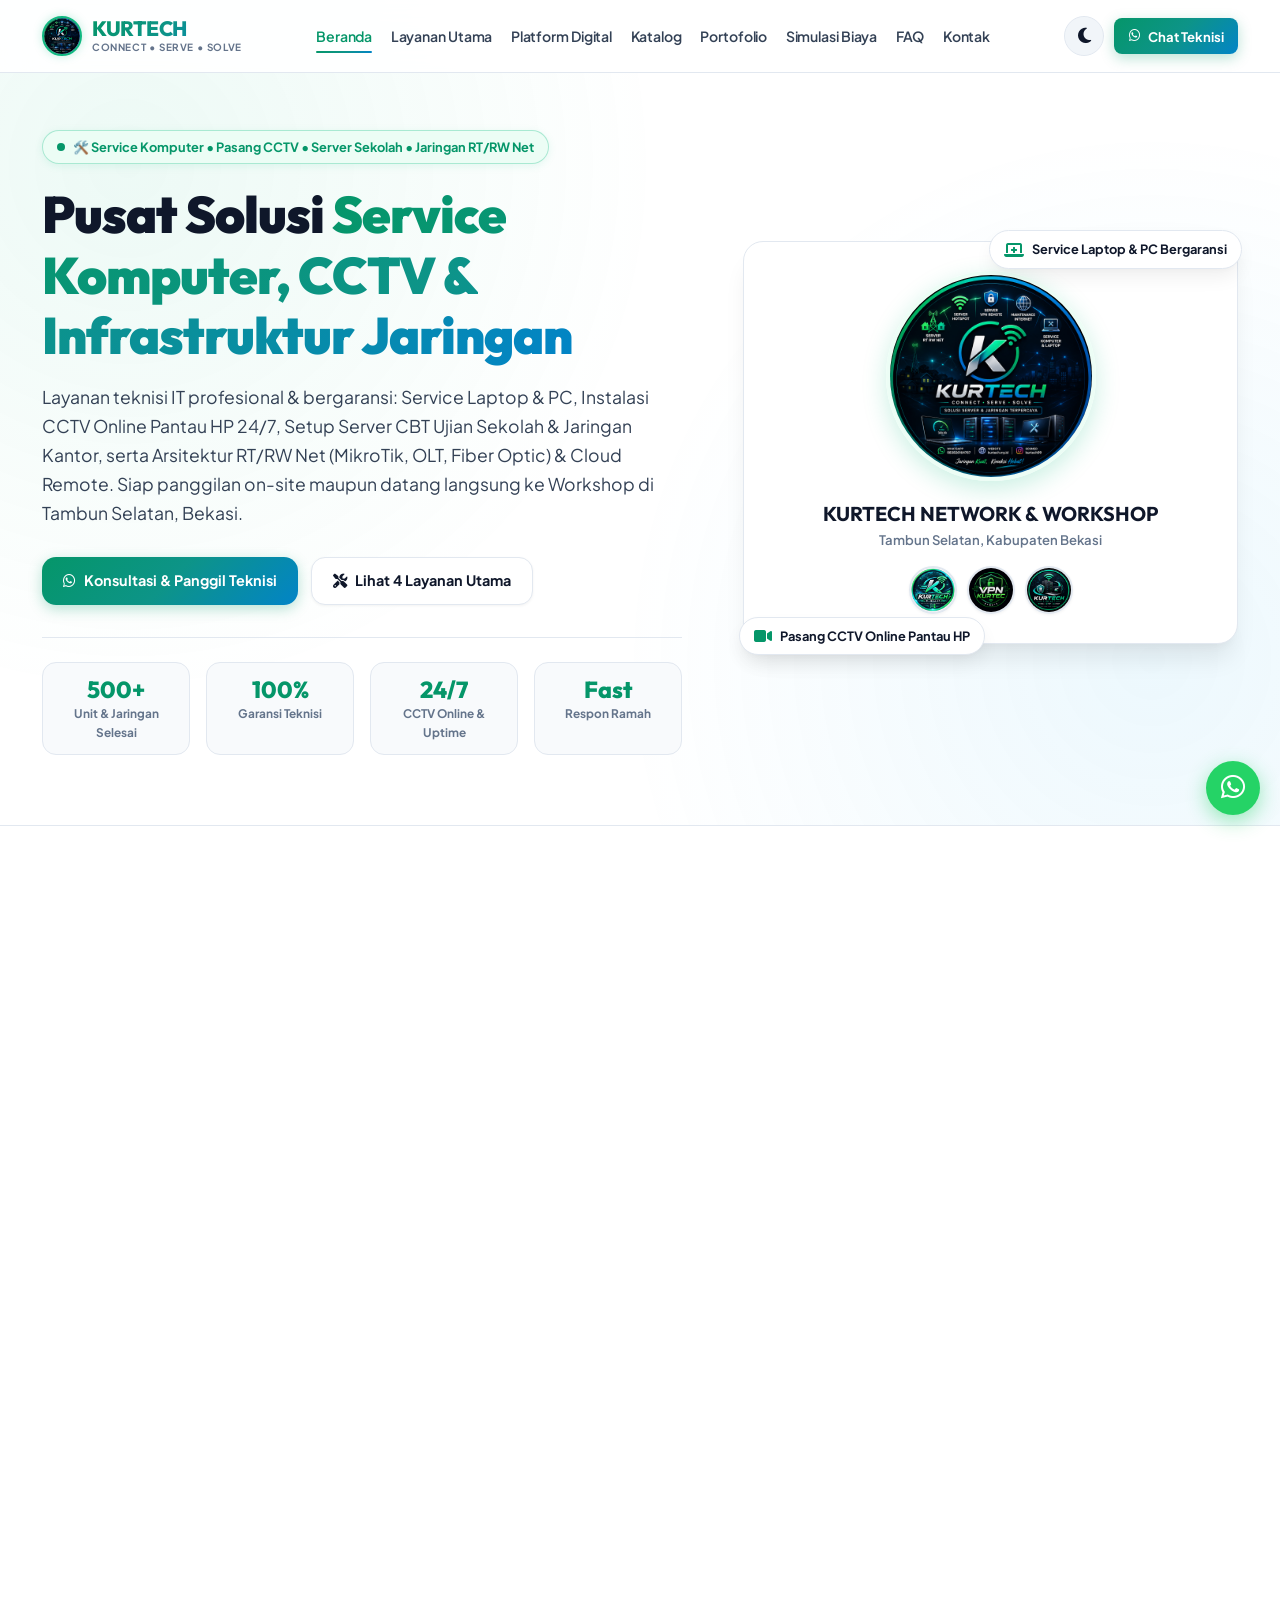
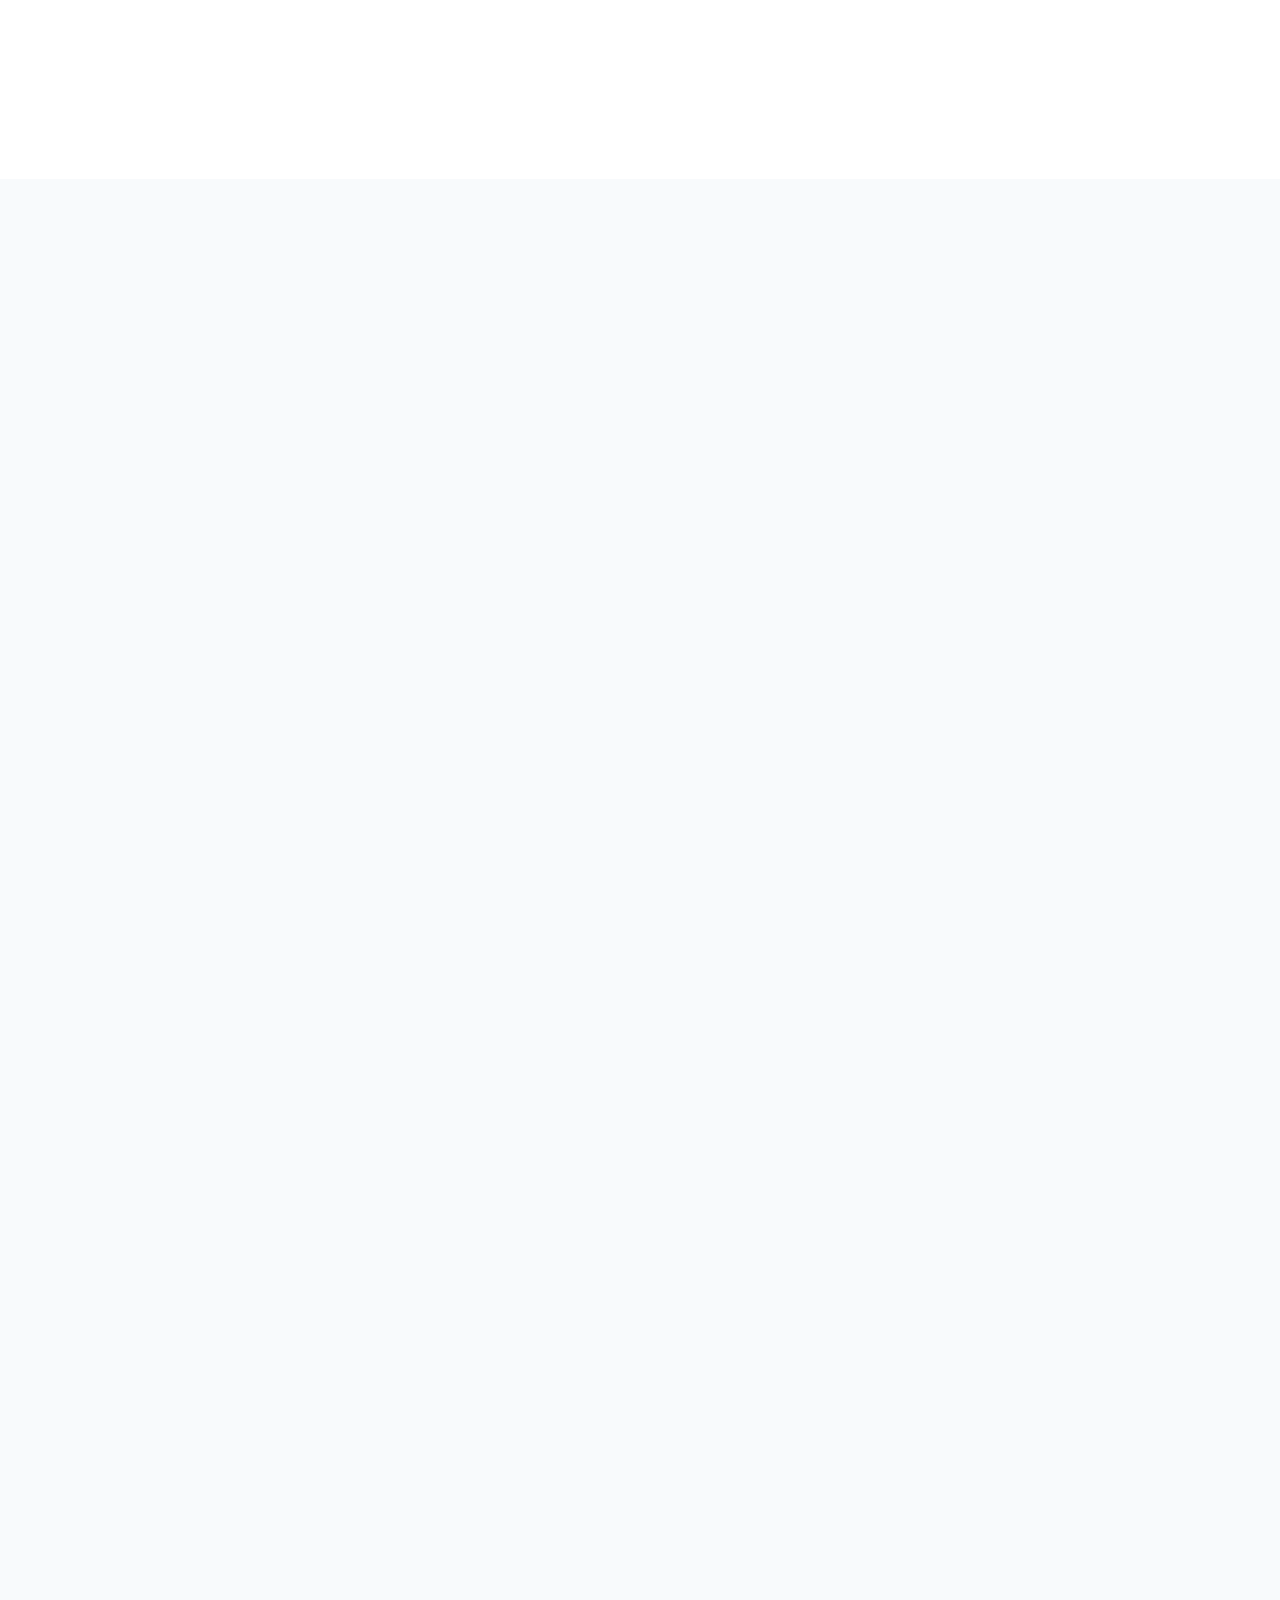
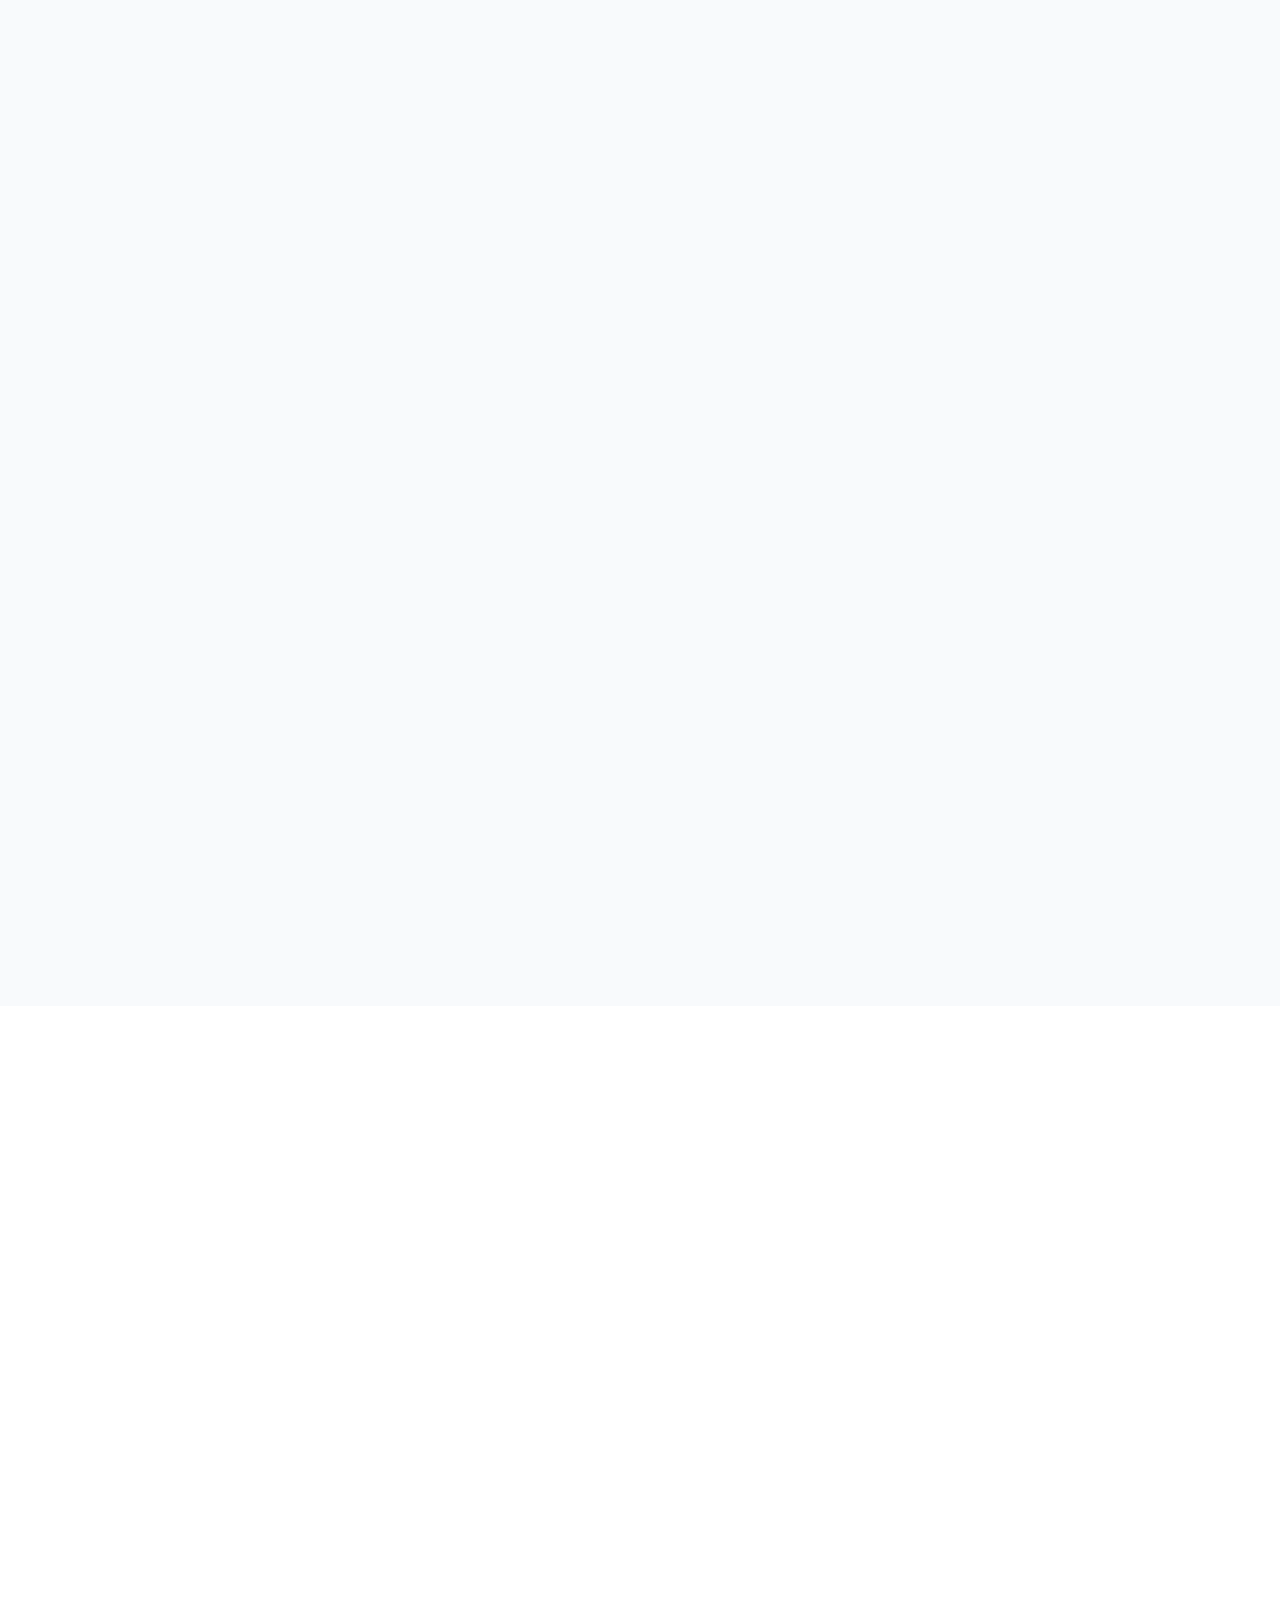
==== index.html @ e41301ba "Initial commit: KURTECH Profile Multi-Service (Service PC, CCTV, Server Sekolah, RT/RW Net)" ====
﻿<!DOCTYPE html>
<html lang="id">
<head>
  <meta charset="UTF-8">
  <meta name="viewport" content="width=device-width, initial-scale=1.0, maximum-scale=5.0, viewport-fit=cover">
  <title>KURTECH - Service Komputer & Laptop, CCTV Online, Server Sekolah & Jaringan RT/RW Net</title>
  <meta name="description" content="Pusat Solusi IT & Jaringan Terpercaya: Workshop Service Laptop & PC, Rakit Komputer Tambun Bekasi, Instalasi CCTV Online Pantau HP 24 Jam, Server CBT Ujian Sekolah & Jaringan Kantor, serta Integrasi RT/RW Net & Cloud Remote MikroTik.">
  <meta name="keywords" content="Kurtech, solusi jaringan, topologi htb, setting mikrotik, olt epon gpon, server acs, cloud remote, remote mikrotik, service laptop bekasi, rakit komputer tambun, jual beli komputer bekasi">
  <meta name="author" content="KURTECH">
  <meta name="theme-color" content="#059669">

  <!-- Open Graph / WhatsApp / Facebook Preview -->
  <meta property="og:type" content="website">
  <meta property="og:url" content="https://kurtech.my.id/">
  <meta property="og:title" content="KURTECH - Service Komputer & Laptop, CCTV Online, Server Sekolah & Jaringan RT/RW Net">
  <meta property="og:description" content="Pusat Solusi IT & Jaringan Terpercaya: Workshop Service Laptop & PC, Rakit Komputer Tambun Bekasi, Instalasi CCTV Online Pantau HP 24 Jam, Server CBT Ujian Sekolah & Jaringan Kantor, serta Integrasi RT/RW Net & Cloud Remote MikroTik.">
  <meta property="og:image" content="https://kurtech.my.id/assets/images/logo-main.jpg">

  <!-- Twitter Card -->
  <meta name="twitter:card" content="summary_large_image">
  <meta name="twitter:title" content="KURTECH - Service Komputer & Laptop, CCTV Online, Server Sekolah & Jaringan RT/RW Net">
  <meta name="twitter:description" content="Pusat Solusi IT & Jaringan Terpercaya: Workshop Service Laptop & PC, Rakit Komputer Tambun Bekasi, Instalasi CCTV Online Pantau HP 24 Jam, Server CBT Ujian Sekolah & Jaringan Kantor, serta Integrasi RT/RW Net & Cloud Remote MikroTik.">
  <meta name="twitter:image" content="https://kurtech.my.id/assets/images/logo-main.jpg">

  <!-- Favicon -->
  <link rel="icon" type="image/jpeg" href="assets/images/logo-main.jpg">

  <!-- Preconnect & Asynchronous Google Fonts & Font Awesome Icons -->
  <link rel="preconnect" href="https://fonts.googleapis.com">
  <link rel="preconnect" href="https://fonts.gstatic.com" crossorigin>
  <link rel="preconnect" href="https://cdnjs.cloudflare.com">
  <link href="https://fonts.googleapis.com/css2?family=Outfit:wght@400;500;600;700;800;900&family=Plus+Jakarta+Sans:wght@300;400;500;600;700;800&display=swap" rel="stylesheet">
  <link rel="stylesheet" href="https://cdnjs.cloudflare.com/ajax/libs/font-awesome/6.5.1/css/all.min.css" media="print" onload="this.media='all'">
  <noscript><link rel="stylesheet" href="https://cdnjs.cloudflare.com/ajax/libs/font-awesome/6.5.1/css/all.min.css"></noscript>

  <!-- Main Stylesheet -->
  <link rel="stylesheet" href="assets/css/style.css">
</head>
<body>

  <!-- ==================== HEADER & NAVBAR ==================== -->
  <header class="header" id="header">
    <div class="container">
      <nav class="navbar">
        <a href="#beranda" class="brand-logo" aria-label="KURTECH Beranda">
          <img src="assets/images/logo-main.jpg" alt="Logo KURTECH" class="brand-logo-img" width="40" height="40" decoding="async">
          <div class="brand-text">
            <h1>KURTECH</h1>
            <p>Connect • Serve • Solve</p>
          </div>
        </a>

        <ul class="nav-links" id="navLinks">
          <li><a href="#beranda" class="nav-link active">Beranda</a></li>
          <li><a href="#layanan-utama" class="nav-link">Layanan Utama</a></li>
          <li><a href="#ekosistem" class="nav-link">Platform Digital</a></li>
          <li><a href="#layanan" class="nav-link">Katalog</a></li>
          <li><a href="#portofolio" class="nav-link">Portofolio</a></li>
          <li><a href="#estimasi" class="nav-link">Simulasi Biaya</a></li>
          <li><a href="#faq" class="nav-link">FAQ</a></li>
          <li><a href="#kontak" class="nav-link">Kontak</a></li>
        </ul>

        <div class="nav-actions">
          <button class="theme-toggle-btn" id="themeToggle" aria-label="Ganti Tema Gelap / Terang" title="Ganti Mode Gelap / Terang">
            <i class="fa-solid fa-moon"></i>
          </button>
          <a href="https://wa.me/6283826164767?text=Halo%20KURTECH,%20saya%20ingin%20konsultasi%20mengenai%20layanan%20jaringan/komputer." target="_blank" class="btn btn-primary btn-sm">
            <i class="fa-brands fa-whatsapp"></i> Chat Teknisi
          </a>
          <button class="nav-toggle" id="navToggle" aria-label="Menu Toggle">
            <i class="fa-solid fa-bars"></i>
          </button>
        </div>
      </nav>
    </div>
  </header>

  <!-- ==================== HERO SECTION ==================== -->
  <section class="hero" id="beranda">
    <div class="container">
      <div class="hero-grid">
        <div class="hero-content">
          <div class="hero-badge">
            <span class="pulse-dot"></span>
            <span>🛠️ Service Komputer • Pasang CCTV • Server Sekolah • Jaringan RT/RW Net</span>
          </div>
          <h2 class="hero-title">
            Pusat Solusi <span class="gradient-text">Service Komputer, CCTV & Infrastruktur Jaringan</span>
          </h2>
          <p class="hero-desc">
            Layanan teknisi IT profesional & bergaransi: Service Laptop & PC, Instalasi CCTV Online Pantau HP 24/7, Setup Server CBT Ujian Sekolah & Jaringan Kantor, serta Arsitektur RT/RW Net (MikroTik, OLT, Fiber Optic) & Cloud Remote. Siap panggilan on-site maupun datang langsung ke Workshop di Tambun Selatan, Bekasi.
          </p>
          <div class="hero-buttons">
            <a href="https://wa.me/6283826164767?text=Halo%20KURTECH,%20saya%20ingin%20konsultasi%20layanan%20service%20atau%20jaringan." target="_blank" class="btn btn-primary">
              <i class="fa-brands fa-whatsapp"></i> Konsultasi & Panggil Teknisi
            </a>
            <a href="#layanan-utama" class="btn btn-outline">
              <i class="fa-solid fa-screwdriver-wrench"></i> Lihat 4 Layanan Utama
            </a>
          </div>

          <div class="hero-stats">
            <div class="stat-item">
              <h3>500+</h3>
              <p>Unit & Jaringan Selesai</p>
            </div>
            <div class="stat-item">
              <h3>100%</h3>
              <p>Garansi Teknisi</p>
            </div>
            <div class="stat-item">
              <h3>24/7</h3>
              <p>CCTV Online & Uptime</p>
            </div>
            <div class="stat-item">
              <h3>Fast</h3>
              <p>Respon Ramah</p>
            </div>
          </div>
        </div>

        <div class="hero-visual">
          <div class="hero-card-stack">
            <div class="floating-pill pill-1">
              <i class="fa-solid fa-laptop-medical"></i>
              <span>Service Laptop & PC Bergaransi</span>
            </div>
            <div class="floating-pill pill-2">
              <i class="fa-solid fa-video"></i>
              <span>Pasang CCTV Online Pantau HP</span>
            </div>

            <div class="hero-main-banner">
              <img src="assets/images/logo-main.jpg" alt="KURTECH Network & Workshop Komputer" class="hero-logo-showcase" width="210" height="210" fetchpriority="high" decoding="async">
              <h4 style="font-size: 1.25rem; margin-bottom: 3px;">KURTECH NETWORK & WORKSHOP</h4>
              <p style="font-size: 0.82rem; color: var(--text-muted); font-weight: 600;">Tambun Selatan, Kabupaten Bekasi</p>

              <div class="hero-logos-mini">
                <img src="assets/images/logo-vblast.png" alt="Kurtech V-Blast" class="hero-mini-badge" title="Kurtech V-Blast Hotspot" width="48" height="48" loading="lazy" decoding="async">
                <img src="assets/images/logo-vpn.jpg" alt="Kurtech Cloud Remote" class="hero-mini-badge" title="Kurtech Cloud Remote" width="48" height="48" loading="lazy" decoding="async">
                <img src="assets/images/logo-vblast2.jpg" alt="Kurtech Server" class="hero-mini-badge" title="Kurtech Server Solution" width="48" height="48" loading="lazy" decoding="async">
              </div>
            </div>
          </div>
        </div>
      </div>
    </div>
  </section>

  <!-- ==================== 4 PILAR LAYANAN UTAMA ==================== -->
  <section class="section section-light" id="layanan-utama">
    <div class="container">
      <div class="section-header">
        <span class="section-tag">Spesialisasi Kami</span>
        <h3 class="section-title">4 Pilar Layanan Unggulan KURTECH</h3>
        <p class="section-subtitle">Solusi terintegrasi kebutuhan IT fisik dan digital Anda, mulai dari perbaikan komputer, keamanan CCTV, infrastruktur sekolah, hingga jaringan internet RT/RW Net.</p>
      </div>

      <div class="pilar-grid">
        <!-- Pilar 1: Service Laptop, PC & Rakit Komputer -->
        <div class="pilar-card">
          <div class="pilar-top">
            <div class="pilar-icon-wrap cyan">
              <i class="fa-solid fa-laptop-medical"></i>
            </div>
            <span class="pilar-badge">Workshop & On-Site</span>
          </div>
          <h4 class="pilar-title">Service Komputer & Laptop</h4>
          <p class="pilar-desc">Penanganan cepat & transparan untuk segala kerusakan komputer desktop dan laptop berbagai merk oleh teknisi berpengalaman.</p>
          <ul class="pilar-features">
            <li><i class="fa-solid fa-circle-check"></i> <span>Mati total, bluescreen, engsel patah, ganti keyboard & LCD</span></li>
            <li><i class="fa-solid fa-circle-check"></i> <span>Upgrade SSD NVMe & RAM garansi resmi (kinerja ngebut)</span></li>
            <li><i class="fa-solid fa-circle-check"></i> <span>Install ulang OS Windows 10/11 original + app siap pakai</span></li>
            <li><i class="fa-solid fa-circle-check"></i> <span>Rakit PC Custom Gaming, Editing & Office sesuai budget</span></li>
          </ul>
          <div class="pilar-action">
            <a href="https://wa.me/6283826164767?text=Halo%20KURTECH,%20saya%20ingin%20service%20laptop/komputer." target="_blank" class="btn btn-primary btn-sm" style="width: 100%; justify-content: center;">
              <i class="fa-brands fa-whatsapp"></i> Chat Teknisi Komputer
            </a>
          </div>
        </div>

        <!-- Pilar 2: Pemasangan CCTV Online -->
        <div class="pilar-card">
          <div class="pilar-top">
            <div class="pilar-icon-wrap rose">
              <i class="fa-solid fa-video"></i>
            </div>
            <span class="pilar-badge" style="color: #E11D48; background: rgba(244, 63, 94, 0.08); border-color: rgba(244, 63, 94, 0.25);">Keamanan 24 Jam</span>
          </div>
          <h4 class="pilar-title">Instalasi CCTV Online HP</h4>
          <p class="pilar-desc">Pasang baru dan maintenance sistem kamera keamanan CCTV IP Camera & Analog HD dengan akses live streaming dari smartphone kapan pun di mana pun.</p>
          <ul class="pilar-features">
            <li><i class="fa-solid fa-circle-check" style="color: #E11D48;"></i> <span>Setting DVR/NVR online pantau jernih via HP Android & iOS</span></li>
            <li><i class="fa-solid fa-circle-check" style="color: #E11D48;"></i> <span>Resolusi tajam Full HD s/d 4K dengan Night Vision malam hari</span></li>
            <li><i class="fa-solid fa-circle-check" style="color: #E11D48;"></i> <span>Pemasangan rumah tinggal, ruko, sekolah, kantor & gudang</span></li>
            <li><i class="fa-solid fa-circle-check" style="color: #E11D48;"></i> <span>Perbaikan CCTV mati, kabel putus, rekaman hilang & ganti HDD</span></li>
          </ul>
          <div class="pilar-action">
            <a href="https://wa.me/6283826164767?text=Halo%20KURTECH,%20saya%20ingin%20pasang/service%20CCTV%20online." target="_blank" class="btn btn-primary btn-sm" style="width: 100%; justify-content: center; background: linear-gradient(135deg, #e11d48, #be123c); border: none;">
              <i class="fa-brands fa-whatsapp"></i> Konsultasi Paket CCTV
            </a>
          </div>
        </div>

        <!-- Pilar 3: Server Sekolah & Jaringan Kantor -->
        <div class="pilar-card">
          <div class="pilar-top">
            <div class="pilar-icon-wrap purple">
              <i class="fa-solid fa-school"></i>
            </div>
            <span class="pilar-badge">Sekolah & Kantor</span>
          </div>
          <h4 class="pilar-title">Server Sekolah & Kantor</h4>
          <p class="pilar-desc">Setup & pemeliharaan server lokal institusi pendidikan (CBT Ujian / ANBK, e-Rapor) serta distribusi jaringan internet stabil tanpa lag.</p>
          <ul class="pilar-features">
            <li><i class="fa-solid fa-circle-check" style="color: #7C3AED;"></i> <span>Setup Server CBT Ujian Online mandiri & sinkronisasi data</span></li>
            <li><i class="fa-solid fa-circle-check" style="color: #7C3AED;"></i> <span>Pemisahan bandwidth Lab Komputer, Guru & Hotspot Siswa</span></li>
            <li><i class="fa-solid fa-circle-check" style="color: #7C3AED;"></i> <span>Penataan rack server, switch manageable & perkabelan LAN rapi</span></li>
            <li><i class="fa-solid fa-circle-check" style="color: #7C3AED;"></i> <span>Dukungan teknisi standby on-site saat pelaksanaan ujian</span></li>
          </ul>
          <div class="pilar-action">
            <a href="https://wa.me/6283826164767?text=Halo%20KURTECH,%20saya%20ingin%20konsultasi%20Server%20Sekolah/CBT%20atau%20Jaringan%20Kantor." target="_blank" class="btn btn-primary btn-sm" style="width: 100%; justify-content: center; background: linear-gradient(135deg, #6d28d9, #7c3aed); border: none;">
              <i class="fa-brands fa-whatsapp"></i> Konsultasi Server Sekolah
            </a>
          </div>
        </div>

        <!-- Pilar 4: Jaringan RT/RW Net & Fiber Optic -->
        <div class="pilar-card">
          <div class="pilar-top">
            <div class="pilar-icon-wrap">
              <i class="fa-solid fa-network-wired"></i>
            </div>
            <span class="pilar-badge">Mitra RT/RW Net</span>
          </div>
          <h4 class="pilar-title">Jaringan RT/RW Net & FO</h4>
          <p class="pilar-desc">Arsitektur jaringan internet dari distribusi OLT hingga pelanggan. Solusi topologi stabil, anti-komplain, dan mudah dikontrol.</p>
          <ul class="pilar-features">
            <li><i class="fa-solid fa-circle-check"></i> <span>Setting MikroTik (Hotspot Voucher, PPPoE 1 Port 2 Service)</span></li>
            <li><i class="fa-solid fa-circle-check"></i> <span>Penarikan kabel FO outdoor/indoor, splicing & optimasi redaman</span></li>
            <li><i class="fa-solid fa-circle-check"></i> <span>Instalasi & konfigurasi OLT EPON / GPON + manajemen ODP</span></li>
            <li><i class="fa-solid fa-circle-check"></i> <span>Pisah bandwidth game, video streaming & browsing bebas lag</span></li>
          </ul>
          <div class="pilar-action">
            <a href="https://wa.me/6283826164767?text=Halo%20KURTECH,%20saya%20ingin%20konsultasi%20Jaringan%20RT/RW%20Net,%20MikroTik,%20atau%20FO." target="_blank" class="btn btn-primary btn-sm" style="width: 100%; justify-content: center;">
              <i class="fa-brands fa-whatsapp"></i> Konsultasi Jaringan
            </a>
          </div>
        </div>
      </div>
    </div>
  </section>

  <!-- ==================== ECOSYSTEM & APPS ==================== -->
  <section class="section section-soft" id="ekosistem">
    <div class="container">
      <div class="section-header">
        <span class="section-tag">Platform & Tools Digital</span>
        <h3 class="section-title">Aplikasi & Platform Layanan KURTECH</h3>
        <p class="section-subtitle">Selain pengerjaan fisik workshop & instalasi on-site, KURTECH menghadirkan ekosistem cloud mandiri untuk membantu pengusaha RT/RW Net & teknisi jaringan mengontrol router serta modem dari mana saja:</p>
      </div>

      <div class="apps-grid">
        <!-- App 1: KURTECH Cloud Remote -->
        <div class="app-card card-centered card-vpn">
          <div class="app-card-centered-top">
            <div class="app-icon-wrap" style="background: linear-gradient(135deg, rgba(16, 185, 129, 0.15), rgba(5, 150, 105, 0.25)); color: #10B981;">
              <i class="fa-solid fa-cloud-bolt"></i>
            </div>
            
            <span class="app-badge-status" style="background: rgba(16, 185, 129, 0.12); color: #059669; border: 1px solid rgba(16, 185, 129, 0.3);">
              <i class="fa-solid fa-bolt"></i> All-in-One Cloud Suite
            </span>

            <h4 class="app-card-title">KURTECH Cloud Remote</h4>
            
            <a href="https://remote.kurtech.my.id" target="_blank" class="app-subdomain-tag" style="background: rgba(16, 185, 129, 0.08); color: #059669; border: 1px solid rgba(16, 185, 129, 0.2);">
              <i class="fa-solid fa-cloud"></i> remote.kurtech.my.id
            </a>

            <p class="app-card-desc">
              Platform cloud terpadu untuk teknisi & pengelola jaringan: remote router, voucher Hotspot, billing otomatis, bot WhatsApp, dan server GenieACS OLT.
            </p>

            <!-- 4 Clean Feature Pills -->
            <div class="app-feature-pills">
              <div class="feature-pill">
                <i class="fa-solid fa-circle-check" style="color: #10B981;"></i>
                <span>Cloud Remote Multi-Port</span>
              </div>
              <div class="feature-pill">
                <i class="fa-solid fa-circle-check" style="color: #10B981;"></i>
                <span>Mikhmon Cloud Hotspot</span>
              </div>
              <div class="feature-pill">
                <i class="fa-solid fa-circle-check" style="color: #10B981;"></i>
                <span>Billing & Auto-Isolir WA</span>
              </div>
              <div class="feature-pill">
                <i class="fa-solid fa-circle-check" style="color: #10B981;"></i>
                <span>GenieACS TR-069 & QRIS</span>
              </div>
            </div>
          </div>

          <div class="app-card-action" style="width: 100%; max-width: 440px;">
            <a href="https://remote.kurtech.my.id" target="_blank" class="btn btn-primary" style="width: 100%; font-weight: 700; font-size: 0.95rem; padding: 0.9rem 1.5rem; border-radius: 10px; display: flex; align-items: center; justify-content: center; gap: 8px;">
              <span>Buka Cloud Remote</span>
              <i class="fa-solid fa-arrow-up-right-from-square"></i>
            </a>
          </div>
        </div>

        <!-- App 2: KURTECH Network Tools -->
        <div class="app-card card-centered card-tools">
          <div class="app-card-centered-top">
            <div class="app-icon-wrap cyan" style="background: linear-gradient(135deg, rgba(14, 165, 233, 0.15), rgba(2, 132, 199, 0.25)); color: #0EA5E9;">
              <i class="fa-solid fa-network-wired"></i>
            </div>
            
            <span class="app-badge-status" style="background: rgba(14, 165, 233, 0.12); color: #0284C7; border: 1px solid rgba(14, 165, 233, 0.3);">
              <i class="fa-solid fa-microchip"></i> Multi-Vendor Tools
            </span>

            <h4 class="app-card-title">KURTECH Network Tools</h4>
            
            <a href="https://toolsmikrotik.kurtech.my.id" target="_blank" class="app-subdomain-tag" style="background: rgba(14, 165, 233, 0.08); color: #0284C7; border: 1px solid rgba(14, 165, 233, 0.2);">
              <i class="fa-solid fa-arrow-up-right-from-square"></i> toolsmikrotik.kurtech.my.id
            </a>

            <p class="app-card-desc">
              Toolbox teknisi serbaguna: generator konfigurasi MikroTik, template setting modem ONT (ZTE, Huawei, Fiberhome), dan blueprint arsitektur jaringan.
            </p>

            <!-- 4 Clean Feature Pills -->
            <div class="app-feature-pills">
              <div class="feature-pill">
                <i class="fa-solid fa-circle-check" style="color: #0EA5E9;"></i>
                <span>MikroTik Configurator</span>
              </div>
              <div class="feature-pill">
                <i class="fa-solid fa-circle-check" style="color: #0EA5E9;"></i>
                <span>Setting Modem Multi-Merk</span>
              </div>
              <div class="feature-pill">
                <i class="fa-solid fa-circle-check" style="color: #0EA5E9;"></i>
                <span>Topologi HTB & OLT</span>
              </div>
              <div class="feature-pill">
                <i class="fa-solid fa-circle-check" style="color: #0EA5E9;"></i>
                <span>Anti-DDoS & Subnetting</span>
              </div>
            </div>
          </div>

          <div class="app-card-action" style="width: 100%; max-width: 440px;">
            <a href="https://toolsmikrotik.kurtech.my.id" target="_blank" class="btn btn-primary" style="width: 100%; background: linear-gradient(135deg, #0284c7, #0ea5e9); border: none; font-weight: 700; font-size: 0.95rem; padding: 0.9rem 1.5rem; border-radius: 10px; display: flex; align-items: center; justify-content: center; gap: 8px;">
              <span>Buka Network Tools</span>
              <i class="fa-solid fa-arrow-up-right-from-square"></i>
            </a>
          </div>
        </div>
      </div>
    </div>
  </section>

  <!-- ==================== ALL SERVICES CATALOG ==================== -->
  <section class="section section-light" id="layanan">
    <div class="container">
      <div class="section-header">
        <span class="section-tag">Layanan Profesional</span>
        <h3 class="section-title">Katalog Lengkap Layanan KURTECH</h3>
        <p class="section-subtitle">Dukungan komprehensif mulai dari integrasi topologi HTB & OLT, server RT/RW Net & sekolah, perakitan PC, service hingga jual beli komputer.</p>
      </div>

      <!-- Filter Tabs (Horizontal Scrollable on Mobile) -->
      <div class="service-filter-tabs">
        <button class="filter-btn active" data-filter="all">
          <i class="fa-solid fa-grip"></i> Semua Layanan
        </button>
        <button class="filter-btn" data-filter="hardware">
          <i class="fa-solid fa-screwdriver-wrench"></i> Service & Rakit PC
        </button>
        <button class="filter-btn" data-filter="cctv">
          <i class="fa-solid fa-video"></i> CCTV & Keamanan
        </button>
        <button class="filter-btn" data-filter="server">
          <i class="fa-solid fa-school"></i> Server Sekolah & Kantor
        </button>
        <button class="filter-btn" data-filter="jaringan">
          <i class="fa-solid fa-network-wired"></i> Jaringan RT/RW Net
        </button>
        <button class="filter-btn" data-filter="digital">
          <i class="fa-solid fa-globe"></i> Website & Desain
        </button>
      </div>

      <!-- Services Grid (Consolidated Master Cards) -->
      <div class="services-grid" id="servicesGrid">

        <!-- 1. Master Card: Solusi Jaringan RT/RW Net, MikroTik, OLT, GenieACS & FO -->
        <div class="service-card" data-category="jaringan">
          <div class="service-icon">
            <i class="fa-solid fa-network-wired"></i>
          </div>
          <h4 class="service-title">Solusi Jaringan RT/RW Net, MikroTik, OLT & GenieACS</h4>
          <p class="service-desc">Layanan menyeluruh infrastruktur jaringan lokal & kantor: perancangan topologi distribusi, setting MikroTik (Hotspot, PPPoE 1 Port 2 Service, Anti-Lag Game), konfigurasi OLT EPON/GPON, otomatisasi Server ACS (GenieACS/TR-069), splicing FO, hingga instalasi CCTV online.</p>
          <ul class="service-checklist">
            <li><i class="fa-solid fa-check"></i> Setting MikroTik (Hotspot, PPPoE 1 Port 2 Service & Pisah Bandwidth Game/Streaming)</li>
            <li><i class="fa-solid fa-check"></i> Instalasi & Konfigurasi OLT EPON/GPON & Roaming Access Point</li>
            <li><i class="fa-solid fa-check"></i> Server ACS (GenieACS) Auto-Provisioning Modem ONT & Monitoring Redaman</li>
            <li><i class="fa-solid fa-check"></i> Splicing Kabel Fiber Optik (FO), Penarikan Dropcore & CCTV Online</li>
          </ul>
          <div class="service-footer">
            <span class="service-tag">Jaringan & RT/RW Net</span>
            <a href="https://wa.me/6283826164767?text=Halo%20KURTECH,%20saya%20mau%20konsultasi%20Jasa%20Jaringan%20RT/RW%20Net,%20MikroTik,%20dan%20GenieACS." target="_blank" class="btn btn-primary btn-sm">
              <i class="fa-brands fa-whatsapp"></i> Pesan Jasa
            </a>
          </div>
        </div>

        <!-- 2. Master Card: Infrastruktur Server & WiFi Manajemen Sekolah / Kantor -->
        <div class="service-card" data-category="server">
          <div class="service-icon">
            <i class="fa-solid fa-school"></i>
          </div>
          <h4 class="service-title">Infrastruktur Server CBT & WiFi Manajemen Sekolah</h4>
          <p class="service-desc">Instalasi & pemeliharaan server lokal institusi pendidikan (CBT Ujian Online, e-Rapor), manajemen distribusi bandwidth WiFi terpusat guru & siswa, serta perancangan topologi jaringan lab komputer bebas gangguan.</p>
          <ul class="service-checklist">
            <li><i class="fa-solid fa-check"></i> Setup & Maintenance Server CBT Ujian Online / e-Rapor Sekolah</li>
            <li><i class="fa-solid fa-check"></i> Pembagian Bandwidth Khusus Guru, Lab Komputer & Hotspot Siswa</li>
            <li><i class="fa-solid fa-check"></i> Desain Topologi Jaringan Kampus / Sekolah Bebas Bottleneck</li>
            <li><i class="fa-solid fa-check"></i> Dukungan Maintenance On-Site & Remote Cepat</li>
          </ul>
          <div class="service-footer">
            <span class="service-tag">Server Sekolah & Kantor</span>
            <a href="https://wa.me/6283826164767?text=Halo%20KURTECH,%20saya%20ingin%20konsultasi%20Server%20dan%20WiFi%20Sekolah." target="_blank" class="btn btn-primary btn-sm">
              <i class="fa-brands fa-whatsapp"></i> Pesan Jasa
            </a>
          </div>
        </div>

                <!-- Master Card: Instalasi & Maintenance CCTV Online Pantau HP -->
        <div class="service-card" data-category="cctv">
          <div class="service-icon" style="background: rgba(244, 63, 94, 0.12); color: #E11D48;">
            <i class="fa-solid fa-video"></i>
          </div>
          <h4 class="service-title">Instalasi & Maintenance CCTV Online Pantau HP</h4>
          <p class="service-desc">Layanan instalasi paket CCTV baru dan perbaikan sistem kamera keamanan untuk rumah tinggal, pertokoan, sekolahan, kantor, dan gudang dengan akses monitoring langsung via smartphone Android & iOS 24 jam.</p>
          <ul class="service-checklist">
            <li><i class="fa-solid fa-check" style="color: #E11D48;"></i> Instalasi CCTV IP Cam & Analog HD Resolusi 2MP s/d 4K Night Vision</li>
            <li><i class="fa-solid fa-check" style="color: #E11D48;"></i> Konfigurasi Online DVR / NVR ke Smartphone (Hikvision, Dahua, dll.)</li>
            <li><i class="fa-solid fa-check" style="color: #E11D48;"></i> Troubleshooting CCTV Mati, Gambar Rusak, Kabel Putus & Ganti Harddisk</li>
            <li><i class="fa-solid fa-check" style="color: #E11D48;"></i> Penarikan Jalur Kabel Rapi dengan Pelindung Pipa & Conduit Standar</li>
          </ul>
          <div class="service-footer">
            <span class="service-tag" style="background: rgba(244, 63, 94, 0.1); color: #E11D48;">CCTV & Keamanan</span>
            <a href="https://wa.me/6283826164767?text=Halo%20KURTECH,%20saya%20ingin%20pasang/service%20CCTV%20online." target="_blank" class="btn btn-primary btn-sm" style="background: linear-gradient(135deg, #e11d48, #be123c); border: none;">
              <i class="fa-brands fa-whatsapp"></i> Pesan CCTV
            </a>
          </div>
        </div>

        <!-- 3. Master Card: Workshop Komputer: Service, Jual Beli & Rakit PC / MikroTik x86 -->
        <div class="service-card" data-category="hardware">
          <div class="service-icon">
            <i class="fa-solid fa-screwdriver-wrench"></i>
          </div>
          <h4 class="service-title">Workshop: Service, Jual Beli & Rakit PC / MikroTik x86</h4>
          <p class="service-desc">Layanan lengkap workshop fisik KURTECH di Tambun Selatan: service perbaikan laptop & PC, jual beli/tukar tambah laptop & komputer bergaransi, rakit PC Gaming/Office, serta custom rakit PC Router MikroTik x86 high traffic.</p>
          <ul class="service-checklist">
            <li><i class="fa-solid fa-check"></i> Service PC & Laptop (Mati Total, Ganti Layar/Keyboard, Upgrade SSD/RAM)</li>
            <li><i class="fa-solid fa-check"></i> Jual Beli & Tukar Tambah Komputer / Laptop Baru & Second Bergaransi</li>
            <li><i class="fa-solid fa-check"></i> Rakit Custom PC Gaming, Desain Grafis & Komputer Kantor Sesuai Budget</li>
            <li><i class="fa-solid fa-check"></i> Custom Rakit & Setting PC Router MikroTik x86 untuk High-Traffic RT/RW Net</li>
          </ul>
          <div class="service-footer">
            <span class="service-tag">Workshop & Hardware</span>
            <a href="https://wa.me/6283826164767?text=Halo%20KURTECH,%20saya%20mau%20konsultasi%20Workshop%20Komputer,%20Service,%20Jual%20Beli,%20atau%20Rakit%20PC/MikroTik%20x86." target="_blank" class="btn btn-primary btn-sm">
              <i class="fa-brands fa-whatsapp"></i> Hubungi Workshop
            </a>
          </div>
        </div>

        <!-- 4. Master Card: Pembuatan Website, Aplikasi & Desain Promosi -->
        <div class="service-card" data-category="digital">
          <div class="service-icon">
            <i class="fa-solid fa-globe"></i>
          </div>
          <h4 class="service-title">Pembuatan Website, Aplikasi & Desain Promosi</h4>
          <p class="service-desc">Pembuatan website profil usaha & sekolah modern responsif, integrasi domain & cloud hosting cepat, serta jasa desain banner spanduk promosi voucher WiFi RT/RW Net siap cetak.</p>
          <ul class="service-checklist">
            <li><i class="fa-solid fa-check"></i> Website Portofolio, Company Profile & Landing Page Responsif</li>
            <li><i class="fa-solid fa-check"></i> Setup Domain, Cloud Hosting & SSL Terenkripsi</li>
            <li><i class="fa-solid fa-check"></i> Desain Grafis Banner, Spanduk Promosi WiFi & Pamflet HD Siap Cetak</li>
            <li><i class="fa-solid fa-check"></i> Konsultasi Pembuatan Aplikasi Web Kustom Sesuai Kebutuhan</li>
          </ul>
          <div class="service-footer">
            <span class="service-tag">Website & Desain</span>
            <a href="https://wa.me/6283826164767?text=Halo%20KURTECH,%20saya%20mau%20order%20Website%20atau%20Desain%20Promosi." target="_blank" class="btn btn-primary btn-sm">
              <i class="fa-brands fa-whatsapp"></i> Pesan Jasa
            </a>
          </div>
        </div>

      </div>
    </div>
  </section>

  <!-- ==================== PORTFOLIO & PROJECT SHOWCASE ==================== -->
  <section class="section section-light" id="portofolio">
    <div class="container">
      <div class="section-header">
        <span class="section-tag">Portofolio Pengerjaan</span>
        <h3 class="section-title">Dokumentasi & Rekam Jejak Proyek</h3>
        <p class="section-subtitle">Bukti nyata dedikasi dan kualitas pengerjaan tim teknisi KURTECH pada instalasi RT/RW Net, server sekolah, kabel FO, dan perakitan PC.</p>
      </div>

      <!-- Portfolio Filter Tabs -->
      <div class="portfolio-filter-tabs">
        <button class="filter-btn active" data-pfilter="all">
          <i class="fa-solid fa-layer-group"></i> Semua Proyek
        </button>
        <button class="filter-btn" data-pfilter="jaringan">
          <i class="fa-solid fa-network-wired"></i> RT/RW Net & FO
        </button>
        <button class="filter-btn" data-pfilter="server">
          <i class="fa-solid fa-server"></i> Server & Sekolah
        </button>
        <button class="filter-btn" data-pfilter="hardware">
          <i class="fa-solid fa-microchip"></i> Hardware & PC
        </button>
      </div>

      <!-- Portfolio Grid (Consolidated 3 Master Projects) -->
      <div class="portfolio-grid" id="portfolioGrid">

        <!-- Master Project 1: MUDUD, TRI NETWORK & ARKAMEDIA -->
        <div class="portfolio-card" data-pcat="jaringan">
          <div class="portfolio-header-banner" style="background: linear-gradient(135deg, #065F46 0%, #0F172A 100%);">
            <i class="fa-solid fa-network-wired portfolio-header-icon"></i>
            <span class="portfolio-badge-verified"><i class="fa-solid fa-circle-check"></i> Kemitraan 2017 s/d Sekarang</span>
            <span class="portfolio-cat-badge">RT/RW Net, OLT & ACS</span>
          </div>
          <div class="portfolio-body">
            <div class="portfolio-meta">
              <span class="portfolio-location"><i class="fa-solid fa-location-dot"></i> Bekasi & Garut</span>
              <span>MUDUD, TRI NETWORK & ARKAMEDIA</span>
            </div>
            <h4 class="portfolio-title">Integrasi Topologi RT/RW Net, OLT GPON & Server ACS</h4>
            <p class="portfolio-desc">Pembangunan & migrasi infrastruktur jaringan terpadu: jalur estafet switch/HTB, OLT EPON & GPON, Server ACS (GenieACS), serta manajemen Hotspot Voucher & PPPoE 1 Port 2 Service bebas bottleneck.</p>
            <div class="portfolio-tech-tags">
              <span class="tech-tag">MUDUD Hotspot</span>
              <span class="tech-tag">TRI Network</span>
              <span class="tech-tag">Arkamedia Group</span>
              <span class="tech-tag">OLT EPON/GPON</span>
              <span class="tech-tag">GenieACS TR-069</span>
              <span class="tech-tag">1 Port 2 Service</span>
            </div>
            <div class="portfolio-footer">
              <button onclick="openPortfolioModal('p1')" class="btn btn-outline btn-sm" style="width: 100%;">
                <i class="fa-solid fa-eye"></i> Lihat Detail Solusi
              </button>
            </div>
          </div>
        </div>

        <!-- Master Project 2: SMK/SMP IT AL-HAWARI, SMK BSM & MTS -->
        <div class="portfolio-card" data-pcat="server">
          <div class="portfolio-header-banner" style="background: linear-gradient(135deg, #0284C7 0%, #0F172A 100%);">
            <i class="fa-solid fa-school portfolio-header-icon"></i>
            <span class="portfolio-badge-verified"><i class="fa-solid fa-circle-check"></i> Sukses ANBK & CBT</span>
            <span class="portfolio-cat-badge">Server Sekolah & Kampus</span>
          </div>
          <div class="portfolio-body">
            <div class="portfolio-meta">
              <span class="portfolio-location"><i class="fa-solid fa-location-dot"></i> Garut & Bekasi</span>
              <span>SMK & SMP IT Al-Hawari, SMK BSM & MTs</span>
            </div>
            <h4 class="portfolio-title">Infrastruktur Server CBT Ujian, Lab Komputer & Hotspot Sekolah</h4>
            <p class="portfolio-desc">Instalasi topologi jaringan LAN Lab Komputer dan Server CBT Ujian Online berkecepatan tinggi, pemisahan bandwidth guru/siswa, sistem CCTV online, serta aplikasi manajemen sekolah terintegrasi.</p>
            <div class="portfolio-tech-tags">
              <span class="tech-tag">Server CBT Ujian</span>
              <span class="tech-tag">Lab Komputer LAN Cat6</span>
              <span class="tech-tag">WiFi Siswa & Guru</span>
              <span class="tech-tag">CCTV Online</span>
              <span class="tech-tag">App rhantech.com</span>
            </div>
            <div class="portfolio-footer">
              <button onclick="openPortfolioModal('p4')" class="btn btn-outline btn-sm" style="width: 100%;">
                <i class="fa-solid fa-eye"></i> Lihat Detail Solusi
              </button>
            </div>
          </div>
        </div>

        <!-- Master Project 3: MAINTENANCE SEKOLAH, ON-SITE & WORKSHOP TOKO -->
        <div class="portfolio-card" data-pcat="hardware">
          <div class="portfolio-header-banner" style="background: linear-gradient(135deg, #312E81 0%, #0F172A 100%);">
            <i class="fa-solid fa-screwdriver-wrench portfolio-header-icon"></i>
            <span class="portfolio-badge-verified"><i class="fa-solid fa-circle-check"></i> Layanan Reguler & Bergaransi</span>
            <span class="portfolio-cat-badge">Workshop & Maintenance PC</span>
          </div>
          <div class="portfolio-body">
            <div class="portfolio-meta">
              <span class="portfolio-location"><i class="fa-solid fa-location-dot"></i> Tambun Selatan & Sekitarnya</span>
              <span>Sekolah, Kantor & Rumah Pelanggan</span>
            </div>
            <h4 class="portfolio-title">Workshop Toko: Maintenance Komputer, Jual Beli & On-Site</h4>
            <p class="portfolio-desc">Pemeliharaan rutin PC sekolah (RA Tarbiyatul Falah, SDIT Bina Insani), layanan panggilan service & rakit PC on-site ke rumah/kantor pelanggan, serta operasional workshop toko fisik KURTECH.</p>
            <div class="portfolio-tech-tags">
              <span class="tech-tag">Service PC & Laptop</span>
              <span class="tech-tag">Jual Beli Bergaransi</span>
              <span class="tech-tag">Rakit PC Gaming & x86</span>
              <span class="tech-tag">Panggilan On-Site</span>
              <span class="tech-tag">Workshop Toko</span>
            </div>
            <div class="portfolio-footer">
              <button onclick="openPortfolioModal('p6')" class="btn btn-outline btn-sm" style="width: 100%;">
                <i class="fa-solid fa-eye"></i> Lihat Detail Solusi
              </button>
            </div>
          </div>
        </div>

      </div>
    </div>
  </section>

  <!-- ==================== INTERACTIVE COST ESTIMATOR CALCULATOR ==================== -->
  <section class="section section-soft" id="estimasi">
    <div class="container">
      <div class="section-header">
        <span class="section-tag">Kalkulator Interaktif</span>
        <h3 class="section-title">Simulasi & Estimasi Biaya Layanan</h3>
        <p class="section-subtitle">Pilih layanan yang Anda butuhkan untuk melihat perkiraan estimasi biaya dan konsultasikan langsung ke teknisi.</p>
      </div>

      <div class="estimator-box">
        <div class="estimator-grid">
          <div class="estimator-form-side">
            <!-- Group 1: Komputer, Laptop & Workshop -->
            <div class="estimator-group-title">
              <i class="fa-solid fa-screwdriver-wrench" style="color: var(--cyan-accent);"></i> Service Komputer, Laptop & Rakit PC
            </div>
            <div class="estimator-options">
              <label class="estimator-item">
                <input type="checkbox" data-name="Service Laptop / PC (Clean Debu & Repaste Thermal)" data-price="100000">
                <div class="estimator-label label-body">
                  <span class="est-item-title">Service & Repaste Laptop/PC</span>
                  <span class="est-price-badge">Rp 100rb</span>
                </div>
              </label>

              <label class="estimator-item">
                <input type="checkbox" data-name="Install Ulang Windows 10/11 + Driver + App Lengkap" data-price="75000">
                <div class="estimator-label label-body">
                  <span class="est-item-title">Install Ulang Windows & App</span>
                  <span class="est-price-badge">Rp 75rb</span>
                </div>
              </label>

              <label class="estimator-item">
                <input type="checkbox" data-name="Jasa Pasang Upgrade SSD NVMe / RAM Super Cepat" data-price="50000">
                <div class="estimator-label label-body">
                  <span class="est-item-title">Jasa Pasang Upgrade SSD/RAM</span>
                  <span class="est-price-badge">Rp 50rb</span>
                </div>
              </label>

              <label class="estimator-item">
                <input type="checkbox" data-name="Jasa Rakit Custom PC Gaming / Kantor + Cable Management" data-price="150000">
                <div class="estimator-label label-body">
                  <span class="est-item-title">Jasa Rakit PC Custom + OS</span>
                  <span class="est-price-badge">Rp 150rb</span>
                </div>
              </label>

              <label class="estimator-item">
                <input type="checkbox" data-name="Pengecekan Kerusakan Hardware (Mati Total / Engsel / LCD)" data-price="50000">
                <div class="estimator-label label-body">
                  <span class="est-item-title">Cek Kerusakan Hardware</span>
                  <span class="est-price-badge">Rp 50rb</span>
                </div>
              </label>
            </div>

            <!-- Group 2: Pemasangan CCTV Online & Keamanan -->
            <div class="estimator-group-title">
              <i class="fa-solid fa-video" style="color: #E11D48;"></i> Instalasi CCTV Online & Keamanan
            </div>
            <div class="estimator-options">
              <label class="estimator-item">
                <input type="checkbox" data-name="Setting DVR / NVR CCTV Online ke Smartphone Android & iOS" data-price="150000">
                <div class="estimator-label label-body">
                  <span class="est-item-title">Setting CCTV Online ke HP</span>
                  <span class="est-price-badge">Rp 150rb</span>
                </div>
              </label>

              <label class="estimator-item">
                <input type="checkbox" data-name="Jasa Pasang Titik Kamera CCTV Baru (per titik kabel)" data-price="100000">
                <div class="estimator-label label-body">
                  <span class="est-item-title">Jasa Pasang Kamera (per titik)</span>
                  <span class="est-price-badge">Rp 100rb</span>
                </div>
              </label>

              <label class="estimator-item">
                <input type="checkbox" data-name="Troubleshooting CCTV Mati / Gambar Hilang / Ganti HDD" data-price="100000">
                <div class="estimator-label label-body">
                  <span class="est-item-title">Troubleshooting CCTV & Rekaman</span>
                  <span class="est-price-badge">Rp 100rb</span>
                </div>
              </label>
            </div>

            <!-- Group 3: Jaringan RT/RW Net & Server -->
            <div class="estimator-group-title">
              <i class="fa-solid fa-network-wired" style="color: var(--primary);"></i> Jaringan RT/RW Net, Server CBT & FO
            </div>
            <div class="estimator-options">
              <label class="estimator-item">
                <input type="checkbox" data-name="Full Setting MikroTik Standar (LB, Pisah Trafik, Queue, Burst, PPPoE, Hotspot, DHCP)" data-price="500000">
                <div class="estimator-label label-body">
                  <span class="est-item-title">Full Setting MikroTik Standar</span>
                  <span class="est-price-badge">Rp 500rb</span>
                </div>
              </label>

              <label class="estimator-item">
                <input type="checkbox" data-name="Setting Hotspot + PPPoE (1 Paket MikroTik)" data-price="350000">
                <div class="estimator-label label-body">
                  <span class="est-item-title">Setting Hotspot + PPPoE</span>
                  <span class="est-price-badge">Rp 350rb</span>
                </div>
              </label>

              <label class="estimator-item">
                <input type="checkbox" data-name="Setting Standar Hotspot + Mikhmon" data-price="200000">
                <div class="estimator-label label-body">
                  <span class="est-item-title">Setting Hotspot + Mikhmon</span>
                  <span class="est-price-badge">Rp 200rb</span>
                </div>
              </label>

              <label class="estimator-item">
                <input type="checkbox" data-name="Setting OLT (EPON / GPON)" data-price="250000">
                <div class="estimator-label label-body">
                  <span class="est-item-title">Setting OLT EPON / GPON</span>
                  <span class="est-price-badge">Rp 250rb</span>
                </div>
              </label>

              <label class="estimator-item">
                <input type="checkbox" data-name="Setup Server CBT Ujian Sekolah / Proxmox VE" data-price="250000">
                <div class="estimator-label label-body">
                  <span class="est-item-title">Setup Server CBT / Proxmox</span>
                  <span class="est-price-badge">Rp 250rb</span>
                </div>
              </label>

              <label class="estimator-item">
                <input type="checkbox" data-name="Install & Setup Server GenieACS (TR-069)" data-price="300000">
                <div class="estimator-label label-body">
                  <span class="est-item-title">Install Server GenieACS</span>
                  <span class="est-price-badge">Rp 300rb</span>
                </div>
              </label>

              <label class="estimator-item">
                <input type="checkbox" data-name="Setting Cloud Remote (WinBox/Mikhmon/ACS)" data-price="50000">
                <div class="estimator-label label-body">
                  <span class="est-item-title">Setting Cloud Remote All Port</span>
                  <span class="est-price-badge">Rp 50rb</span>
                </div>
              </label>

              <label class="estimator-item">
                <input type="checkbox" data-name="Splicing Kabel Fiber Optik (per titik)" data-price="50000">
                <div class="estimator-label label-body">
                  <span class="est-item-title">Splicing FO (per titik)</span>
                  <span class="est-price-badge">Rp 50rb</span>
                </div>
              </label>
            </div>

            <!-- Group 4: Desain Grafis & Pembuatan Website -->
            <div class="estimator-group-title">
              <i class="fa-solid fa-palette" style="color: #F59E0B;"></i> Desain Grafis & Pembuatan Website
            </div>
            <div class="estimator-options">
              <label class="estimator-item">
                <input type="checkbox" data-name="Jasa Desain Banner, Spanduk & Pamflet" data-price="25000">
                <div class="estimator-label label-body">
                  <span class="est-item-title">Desain Banner / Spanduk / Pamflet</span>
                  <span class="est-price-badge">Mulai Rp 25rb</span>
                </div>
              </label>

              <label class="estimator-item">
                <input type="checkbox" data-name="Pembuatan Website Modern (Profil/Portofolio/Toko)" data-price="300000">
                <div class="estimator-label label-body">
                  <span class="est-item-title">Pembuatan Website (Profil/Toko)</span>
                  <span class="est-price-badge">Mulai Rp 300rb</span>
                </div>
              </label>

              <label class="estimator-item">
                <input type="checkbox" data-name="Setting Hosting & Domain (Registrasi & Setup)" data-price="100000">
                <div class="estimator-label label-body">
                  <span class="est-item-title">Setting Hosting & Domain</span>
                  <span class="est-price-badge">Rp 100rb</span>
                </div>
              </label>
            </div>
          </div>

          <!-- Summary Box -->
          <div class="estimator-summary-card">
            <div>
              <h4 class="summary-title"><i class="fa-solid fa-receipt"></i> Rincian Estimasi</h4>
              <ul class="selected-items-list" id="selectedItemsList">
                <li style="color: #94A3B8; font-style: italic;">Belum ada layanan yang dipilih. Silakan centang kebutuhan Anda.</li>
              </ul>
            </div>

            <div>
              <div class="total-estimate-wrap">
                <div class="total-label">Perkiraan Biaya Jasa:</div>
                <div class="total-amount" id="totalAmount">Rp 0</div>
                <p style="font-size: 0.76rem; color: #94A3B8; margin-top: 4px;">*Biaya dapat disesuaikan tergantung tingkat kerumitan dan jarak lokasi.</p>
              </div>

              <a id="btnKirimEstimasiWA" href="https://wa.me/6283826164767" target="_blank" class="btn btn-primary" style="width: 100%;">
                <i class="fa-brands fa-whatsapp"></i> Kirim Rincian ke WhatsApp
              </a>
            </div>
          </div>
        </div>
      </div>
    </div>
  </section>

  <!-- ==================== WHY CHOOSE US ==================== -->
  <section class="section section-light">
    <div class="container">
      <div class="section-header">
        <span class="section-tag">Keunggulan Kami</span>
        <h3 class="section-title">Mengapa Memilih KURTECH?</h3>
        <p class="section-subtitle">Dedikasi kami adalah memberikan layanan IT dan jaringan dengan standar kualitas terbaik untuk kelancaran bisnis dan aktivitas Anda.</p>
      </div>

      <div class="features-grid">
        <div class="feature-box">
          <div class="feature-icon-circle">
            <i class="fa-solid fa-bolt"></i>
          </div>
          <h4>Respon Cepat & Siaga</h4>
          <p>Troubleshooting cepat saat terjadi kendala jaringan atau kerusakan hardware komputer.</p>
        </div>

        <div class="feature-box">
          <div class="feature-icon-circle">
            <i class="fa-solid fa-laptop-code"></i>
          </div>
          <h4>Support Onsite & Remote</h4>
          <p>Dukungan penanganan langsung di lokasi (on-site) maupun remote cepat via Cloud Remote / AnyDesk.</p>
        </div>

        <div class="feature-box">
          <div class="feature-icon-circle">
            <i class="fa-solid fa-certificate"></i>
          </div>
          <h4>Pengerjaan Rapi & Teruji</h4>
          <p>Penataan kabel rack server, splicing FO, dan cable management PC yang terstruktur rapi.</p>
        </div>

        <div class="feature-box">
          <div class="feature-icon-circle">
            <i class="fa-solid fa-handshake-angle"></i>
          </div>
          <h4>Garansi & Konsultasi</h4>
          <p>Setiap pengerjaan dilengkapi garansi teknis dan pendampingan konsultasi berkelanjutan.</p>
        </div>
      </div>
    </div>
  </section>

  <!-- ==================== CLIENT TESTIMONIALS & TRUST ==================== -->
  <section class="section section-soft" id="testimoni">
    <div class="container">
      <div class="section-header">
        <span class="section-tag">Ulasan & Testimoni</span>
        <h3 class="section-title">Apa Kata Klien KURTECH?</h3>
        <p class="section-subtitle">Kepuasan pengelola RT/RW Net, instansi sekolah, dan pemilik komputer yang telah mempercayakan infrastrukturnya kepada kami.</p>
      </div>

      <div class="testimonials-grid">
        <!-- Testimonial 1: RT/RW NET & OLT -->
        <div class="testimonial-card">
          <i class="fa-solid fa-quote-right testimonial-quote-icon"></i>
          <div>
            <div class="testimonial-stars">
              <i class="fa-solid fa-star"></i>
              <i class="fa-solid fa-star"></i>
              <i class="fa-solid fa-star"></i>
              <i class="fa-solid fa-star"></i>
              <i class="fa-solid fa-star"></i>
            </div>
            <p class="testimonial-text">"Migrasi ke OLT GPON, server GenieACS, dan setting 1 port MikroTik (PPPoE + Hotspot) dibantu tuntas oleh KURTECH. Sekarang kontrol modem pelanggan serba otomatis, pembagian bandwidth game anti-lag, dan jaringan sangat stabil. Sangat recommended!"</p>
          </div>
          <div class="testimonial-client">
            <div class="client-avatar" style="background: linear-gradient(135deg, #059669 0%, #10B981 100%);">TR</div>
            <div class="client-info">
              <h5>Bpk. Triyono & Mitra RT/RW Net</h5>
              <p>Owner TRI NETWORK & Pengelola Hotspot • Bekasi & Garut</p>
            </div>
          </div>
        </div>

        <!-- Testimonial 2: SERVER CBT & SEKOLAH -->
        <div class="testimonial-card">
          <i class="fa-solid fa-quote-right testimonial-quote-icon"></i>
          <div>
            <div class="testimonial-stars">
              <i class="fa-solid fa-star"></i>
              <i class="fa-solid fa-star"></i>
              <i class="fa-solid fa-star"></i>
              <i class="fa-solid fa-star"></i>
              <i class="fa-solid fa-star"></i>
            </div>
            <p class="testimonial-text">"Alhamdulillah jaringan sekolah, server CBT ujian, CCTV, dan aplikasi manajemen sekolah dari KURTECH sangat membantu kemajuan sekolah kami. Ujian ANBK siswa lancar tanpa kendala dan teknisinya sangat responsif & amanah."</p>
          </div>
          <div class="testimonial-client">
            <div class="client-avatar" style="background: linear-gradient(135deg, #0284C7 0%, #0D9488 100%);">AH</div>
            <div class="client-info">
              <h5>Ust. H. Ridwan</h5>
              <p>Pengelola SMK & SMP IT AL-HAWARI • Cibiuk, Garut</p>
            </div>
          </div>
        </div>

        <!-- Testimonial 3: WORKSHOP KOMPUTER, SERVICE, JUAL BELI & RAKIT PC -->
        <div class="testimonial-card">
          <i class="fa-solid fa-quote-right testimonial-quote-icon"></i>
          <div>
            <div class="testimonial-stars">
              <i class="fa-solid fa-star"></i>
              <i class="fa-solid fa-star"></i>
              <i class="fa-solid fa-star"></i>
              <i class="fa-solid fa-star"></i>
              <i class="fa-solid fa-star"></i>
            </div>
            <p class="testimonial-text">"Puas banget service laptop dan rakit PC di workshop KURTECH Tambun Selatan. Pengerjaan cepat, harga transparan, dan laptop second yang saya beli kondisinya mulus bergaransi. Rakit PC Router MikroTik x86 buat usaha WiFi juga jos performanya!"</p>
          </div>
          <div class="testimonial-client">
            <div class="client-avatar" style="background: linear-gradient(135deg, #6366F1 0%, #3B82F6 100%);">HP</div>
            <div class="client-info">
              <h5>Bpk. Hendra Pratama</h5>
              <p>Pelanggan Workshop Toko & Rakit PC • Tambun Selatan, Bekasi</p>
            </div>
          </div>
        </div>
      </div>

      <!-- Trust Stats Banner -->
      <div class="trust-stats-banner">
        <div class="trust-stat-item">
          <i class="fa-solid fa-circle-check"></i>
          <h4>100+ Proyek</h4>
          <p>Instalasi Jaringan & Server Selesai</p>
        </div>
        <div class="trust-stat-item">
          <i class="fa-solid fa-star"></i>
          <h4>4.9 / 5.0</h4>
          <p>Tingkat Kepuasan Pelanggan</p>
        </div>
        <div class="trust-stat-item">
          <i class="fa-solid fa-clock-rotate-left"></i>
          <h4>99.9%</h4>
          <p>Uptime & Reliabilitas Layanan</p>
        </div>
        <div class="trust-stat-item">
          <i class="fa-solid fa-shield-heart"></i>
          <h4>100%</h4>
          <p>Garansi Pengerjaan Teknisi</p>
        </div>
      </div>
    </div>
  </section>

  <!-- ==================== BLOG & INSPIRASI USAHA IT ==================== -->
  <section class="section section-light" id="tutorial">
    <div class="container">
      <div class="section-header">
        <span class="section-tag">Motivasi & Inspirasi Usaha IT</span>
        <h3 class="section-title">Inspirasi Bisnis, Edukasi & Workshop IT</h3>
        <p class="section-subtitle">Wawasan praktis, strategi membangun usaha RT/RW Net mandiri, peluang digitalisasi sekolah, hingga potensi cuan workshop service & toko komputer.</p>
      </div>

      <div class="blog-grid">
        <!-- Blog 1: INSPIRASI RT/RW NET -->
        <div class="blog-card">
          <div class="blog-header-graphic" style="background: linear-gradient(135deg, #065F46 0%, #0F172A 100%);">
            <i class="fa-solid fa-tower-broadcast"></i>
            <span class="blog-category-badge">Inspirasi Bisnis RT/RW Net</span>
          </div>
          <div class="blog-body">
            <span class="blog-date"><i class="fa-regular fa-calendar"></i> 20 Agustus 2026</span>
            <h4 class="blog-title">Membangun Bisnis RT/RW Net Mandiri: Dari Modal Minim Jadi Sumber Cuan Stabil</h4>
            <p class="blog-excerpt">Kisah inspiratif & langkah nyata bagaimana jaringan internet rumahan bisa menghasilkan omset puluhan juta dengan manajemen bandwidth anti-lag dan sistem voucher yang terstruktur.</p>
            <span class="blog-link" onclick="openArticleModal('1')">
              Baca Inspirasi Lengkap <i class="fa-solid fa-arrow-right"></i>
            </span>
          </div>
        </div>

        <!-- Blog 2: DIGITALISASI & SERVER SEKOLAH -->
        <div class="blog-card">
          <div class="blog-header-graphic" style="background: linear-gradient(135deg, #0284C7 0%, #0F172A 100%);">
            <i class="fa-solid fa-school"></i>
            <span class="blog-category-badge">Digitalisasi Sekolah & Kampus</span>
          </div>
          <div class="blog-body">
            <span class="blog-date"><i class="fa-regular fa-calendar"></i> 18 Agustus 2026</span>
            <h4 class="blog-title">Inspirasi Digitalisasi Sekolah: Peluang Kolaborasi Server CBT & Lab Komputer</h4>
            <p class="blog-excerpt">Pentingnya modernisasi infrastruktur pendidikan dan bagaimana teknisi IT dapat menjadi mitra strategis yayasan/sekolah dalam menyediakan Server CBT ujian mandiri, hotspot siswa, dan CCTV.</p>
            <span class="blog-link" onclick="openArticleModal('2')">
              Baca Inspirasi Lengkap <i class="fa-solid fa-arrow-right"></i>
            </span>
          </div>
        </div>

        <!-- Blog 3: WORKSHOP & SERVICE KOMPUTER -->
        <div class="blog-card">
          <div class="blog-header-graphic" style="background: linear-gradient(135deg, #3730A3 0%, #0F172A 100%);">
            <i class="fa-solid fa-screwdriver-wrench"></i>
            <span class="blog-category-badge">Workshop & Service Komputer</span>
          </div>
          <div class="blog-body">
            <span class="blog-date"><i class="fa-regular fa-calendar"></i> 15 Agustus 2026</span>
            <h4 class="blog-title">Potensi Cuan Workshop Komputer: Modal Keahlian, Service Laptop & Rakit PC</h4>
            <p class="blog-excerpt">Rahasia sukses membuka workshop komputer, dari service panggilan (on-site), upgrade SSD/RAM, custom rakit PC gaming/x86, hingga jual beli laptop second bergaransi yang dipercaya pelanggan.</p>
            <span class="blog-link" onclick="openArticleModal('3')">
              Baca Inspirasi Lengkap <i class="fa-solid fa-arrow-right"></i>
            </span>
          </div>
        </div>
      </div>
    </div>
  </section>

  <!-- ==================== FAQ ACCORDION SECTION ==================== -->
  <section class="section section-soft" id="faq">
    <div class="container">
      <div class="section-header">
        <span class="section-tag">Tanya Jawab</span>
        <h3 class="section-title">Pertanyaan yang Sering Diajukan (FAQ)</h3>
        <p class="section-subtitle">Temukan jawaban cepat seputar jangkauan wilayah, sistem garansi, penanganan on-site dan remote KURTECH.</p>
      </div>

      <div class="faq-container">
        <!-- FAQ 1 -->
        <div class="faq-item active">
          <button class="faq-question" aria-expanded="true">
            <span>Apakah KURTECH melayani setting dan penanganan jaringan secara remote (jarak jauh)?</span>
            <div class="faq-icon"><i class="fa-solid fa-chevron-down"></i></div>
          </button>
          <div class="faq-answer" style="max-height: 300px;">
            <div class="faq-answer-inner">
              <p>Ya, tentu! Untuk konfigurasi router MikroTik (Queue/Mangle/VLAN), server GenieACS, integrasi remote router, script otomatisasi, dan billing jaringan, kami melayani remote support ke seluruh wilayah Indonesia melalui koneksi aman (AnyDesk / Cloud Remote).</p>
            </div>
          </div>
        </div>

        <!-- FAQ 2 -->
        <div class="faq-item">
          <button class="faq-question" aria-expanded="false">
            <span>Area mana saja yang dijangkau untuk survey dan kunjungan teknisi langsung (on-site)?</span>
            <div class="faq-icon"><i class="fa-solid fa-chevron-down"></i></div>
          </button>
          <div class="faq-answer">
            <div class="faq-answer-inner">
              <p>Layanan kunjungan teknisi langsung (on-site) menjangkau wilayah:</p>
              <ul>
                <li>• <strong>Kabupaten Bekasi:</strong> Tambun Selatan, Tambun Utara, Cibitung, Cikarang Barat, Cikarang Utara, Setu, dan sekitarnya.</li>
                <li>• <strong>Kota Bekasi:</strong> Bekasi Timur, Bekasi Barat, Rawalumbu, Mustika Jaya, Pondok Gede, dan sekitarnya.</li>
              </ul>
            </div>
          </div>
        </div>

        <!-- FAQ 3 -->
        <div class="faq-item">
          <button class="faq-question" aria-expanded="false">
            <span>Berapa standar redaman kabel Fiber Optik (FO) yang dihasilkan setelah splicing?</span>
            <div class="faq-icon"><i class="fa-solid fa-chevron-down"></i></div>
          </button>
          <div class="faq-answer">
            <div class="faq-answer-inner">
              <p>Kami menggunakan Fusion Splicer presisi tinggi dengan standar loss sambungan minimal (0.01 - 0.03 dB per core). Setiap hasil penarikan dan splicing kabel dropcore/backbone selalu dikalibrasi dan diuji menggunakan OPM (Optical Power Meter) untuk memastikan redaman sampai ke modem klien berada di batas aman (-15 dBm s/d -22 dBm).</p>
            </div>
          </div>
        </div>

        <!-- FAQ 4 -->
        <div class="faq-item">
          <button class="faq-question" aria-expanded="false">
            <span>Apakah ada garansi untuk setiap jasa yang dikerjakan oleh teknisi KURTECH?</span>
            <div class="faq-icon"><i class="fa-solid fa-chevron-down"></i></div>
          </button>
          <div class="faq-answer">
            <div class="faq-answer-inner">
              <p>Ya, seluruh pengerjaan teknis baik instalasi jaringan, splicing FO, rakit PC, maupun service laptop dilengkapi <strong>Garansi Teknisi</strong>. Jika terjadi kendala pada bagian yang telah kami kerjakan dalam masa garansi, tim kami akan membantu perbaikan tanpa biaya tambahan.</p>
            </div>
          </div>
        </div>

        <!-- FAQ 5 -->
        <div class="faq-item">
          <button class="faq-question" aria-expanded="false">
            <span>Bagaimana prosedur pemesanan jasa dan konsultasi estimasi biaya?</span>
            <div class="faq-icon"><i class="fa-solid fa-chevron-down"></i></div>
          </button>
          <div class="faq-answer">
            <div class="faq-answer-inner">
              <p>Sangat mudah! Anda dapat memilih kebutuhan di fitur <strong>Simulasi Biaya</strong> pada website ini lalu klik "Kirim Rincian ke WhatsApp", atau langsung menghubungi nomor WhatsApp resmi kami di <a href="https://wa.me/6283826164767" target="_blank" style="color: var(--primary); font-weight: 700;">0838-2616-4767</a> untuk konsultasi kendala dan penjadwalan kunjungan.</p>
            </div>
          </div>
        </div>

        <!-- FAQ 6 -->
        <div class="faq-item">
          <button class="faq-question" aria-expanded="false">
            <span>Bisakah MikroTik disetting 1 Port untuk 2 Service (PPPoE & Hotspot) jalur estafet?</span>
            <div class="faq-icon"><i class="fa-solid fa-chevron-down"></i></div>
          </button>
          <div class="faq-answer">
            <div class="faq-answer-inner">
              <p>Bisa sekali! Kami menguasai teknik konfigurasi MikroTik di mana 1 port / 1 interface router dapat mengalirkan service PPPoE internet rumahan sekaligus Hotspot Voucher secara bersamaan, walaupun jalurnya menggunakan sistem estafet modem ke modem tanpa saling bentrok.</p>
            </div>
          </div>
        </div>
      </div>
    </div>
  </section>

  <!-- ==================== CONTACT & LOCATION ==================== -->
  <section class="section section-light" id="kontak">
    <div class="container">
      <div class="section-header">
        <span class="section-tag">Hubungi Kami</span>
        <h3 class="section-title">Konsultasikan Kebutuhan Anda</h3>
        <p class="section-subtitle">Kami siap membantu pemasangan baru, perbaikan, maupun maintenance rutin sistem IT Anda.</p>
      </div>

      <div class="contact-grid">
        <!-- Contact Info -->
        <div class="contact-info-card">
          <h4 style="font-size: 1.35rem; margin-bottom: 0.5rem;">Informasi Workshop & Kontak</h4>
          <p style="font-size: 0.9rem; color: var(--text-secondary);">Silakan hubungi kami melalui kontak resmi berikut atau datang langsung ke workshop kami.</p>

          <div class="contact-info-list">
            <div class="contact-info-item">
              <div class="contact-info-icon">
                <i class="fa-brands fa-whatsapp"></i>
              </div>
              <div class="contact-info-text">
                <h5>WhatsApp / Telepon</h5>
                <a href="https://wa.me/6283826164767" target="_blank" style="color: var(--primary); font-weight: 700;">0838-2616-4767</a>
                <p style="font-size: 0.78rem; color: var(--text-muted);">Layanan Fast Response Setiap Hari</p>
              </div>
            </div>

            <div class="contact-info-item">
              <div class="contact-info-icon">
                <i class="fa-solid fa-location-dot"></i>
              </div>
              <div class="contact-info-text">
                <h5>Alamat Workshop</h5>
                <p>Tambun Selatan, Kabupaten Bekasi, Jawa Barat</p>
              </div>
            </div>

            <div class="contact-info-item">
              <div class="contact-info-icon">
                <i class="fa-brands fa-instagram"></i>
              </div>
              <div class="contact-info-text">
                <h5>Instagram Resmi</h5>
                <a href="https://instagram.com/kurtech99" target="_blank" style="color: var(--primary); font-weight: 600;">@kurtech99</a>
              </div>
            </div>

            <div class="contact-info-item">
              <div class="contact-info-icon">
                <i class="fa-solid fa-globe"></i>
              </div>
              <div class="contact-info-text">
                <h5>Website Utama</h5>
                <p style="font-weight: 600;">kurtech.my.id</p>
              </div>
            </div>
          </div>
        </div>

        <!-- Fast Contact Form -->
        <div class="contact-form-card">
          <h4 style="font-size: 1.35rem; margin-bottom: 0.5rem;">Kirim Pesan Langsung</h4>
          <p style="font-size: 0.9rem; color: var(--text-secondary); margin-bottom: 1.25rem;">Isi formulir di bawah ini untuk terhubung langsung ke WhatsApp teknisi kami.</p>

          <form id="contactForm">
            <div class="form-group">
              <label class="form-label" for="nama">Nama Lengkap / Instansi</label>
              <input type="text" id="nama" class="form-control" placeholder="Contoh: Bpk. Kurniawan / RT 05 RW 02" required>
            </div>

            <div class="form-group">
              <label class="form-label" for="layanan">Kebutuhan Layanan</label>
              <select id="layanan" class="form-control" required>
                <option value="Integrasi Topologi HTB, Estafet & OLT">Integrasi Topologi HTB, Estafet & OLT</option>
                <option value="Maintenance RT/RW Net & Bandwidth">Maintenance RT/RW Net & Bandwidth</option>
                <option value="Server & WiFi Manajemen Sekolah">Server & WiFi Manajemen Sekolah</option>
                <option value="Splicing & Penarikan Kabel FO / LAN">Splicing & Penarikan Kabel FO / LAN</option>
                <option value="Setting MikroTik / OLT / Server ACS">Setting MikroTik / OLT / Server ACS</option>
                <option value="Rakit Komputer PC (Gaming/Office/Server)">Rakit Komputer PC (Gaming/Office/Server)</option>
                <option value="Service Komputer & Laptop / Upgrade SSD">Service Komputer & Laptop / Upgrade SSD</option>
                <option value="Jual Beli & Tukar Tambah Laptop / PC">Jual Beli & Tukar Tambah Laptop / PC</option>
                <option value="Jasa Pembuatan Website & Hosting">Jasa Pembuatan Website & Hosting</option>
                <option value="Desain Grafis (Banner/Spanduk/Pamflet)">Desain Grafis (Banner/Spanduk/Pamflet)</option>
                <option value="Instalasi CCTV Online">Instalasi / Perbaikan CCTV Online</option>
                <option value="Lainnya / Konsultasi Bebas">Lainnya / Konsultasi Bebas</option>
              </select>
            </div>

            <div class="form-group">
              <label class="form-label" for="pesan">Pesan / Detail Masalah</label>
              <textarea id="pesan" class="form-control" placeholder="Jelaskan kebutuhan atau kendala yang dihadapi..." required></textarea>
            </div>

            <button type="submit" class="btn btn-primary" style="width: 100%;">
              <i class="fa-brands fa-whatsapp"></i> Kirim Pesan via WhatsApp
            </button>
          </form>
        </div>
      </div>
    </div>
  </section>

  <!-- ==================== FOOTER ==================== -->
  <footer class="footer">
    <div class="container">
      <div class="footer-grid">
        <div class="footer-brand">
          <div class="brand-logo" style="margin-bottom: 10px;">
            <img src="assets/images/logo-main.jpg" alt="Logo KURTECH" class="brand-logo-img" width="40" height="40" loading="lazy" decoding="async">
            <div class="brand-text">
              <h1>KURTECH</h1>
              <p>Connect • Serve • Solve</p>
            </div>
          </div>
          <p>Penyedia solusi terpadu infrastruktur jaringan (HTB, Estafet & OLT), server RT/RW Net & sekolah, service dan rakit komputer, hingga pembuatan website.</p>
          <div class="social-links">
            <a href="https://wa.me/6283826164767" target="_blank" class="social-btn" title="WhatsApp"><i class="fa-brands fa-whatsapp"></i></a>
            <a href="https://instagram.com/kurtech99" target="_blank" class="social-btn" title="Instagram"><i class="fa-brands fa-instagram"></i></a>
            <a href="mailto:kurtech99@gmail.com" class="social-btn" title="Email"><i class="fa-solid fa-envelope"></i></a>
          </div>
        </div>

        <div class="footer-col">
          <h5>Layanan & Keahlian</h5>
          <ul class="footer-links">
            <li><a href="#layanan">Topologi HTB, Estafet & OLT</a></li>
            <li><a href="#layanan">Solusi RT/RW Net & Server</a></li>
            <li><a href="#layanan">Setting MikroTik 1 Port 2 Service</a></li>
            <li><a href="#layanan">Service & Rakit Komputer</a></li>
            <li><a href="#layanan">Pembuatan Website & Desain</a></li>
          </ul>
        </div>

        <div class="footer-col">
          <h5>Menu & Portfolio</h5>
          <ul class="footer-links">
            <li><a href="#portofolio">Portofolio Proyek</a></li>
            <li><a href="#estimasi">Simulasi Biaya</a></li>
            <li><a href="#testimoni">Testimoni Klien</a></li>
            <li><a href="#faq">Pertanyaan / FAQ</a></li>
            <li><a href="#tutorial">Blog & Tutorial IT</a></li>
          </ul>
        </div>

        <div class="footer-col">
          <h5>Aplikasi & Platform</h5>
          <ul class="footer-links">
            <li><a href="https://remote.kurtech.my.id" target="_blank">KURTECH Cloud Remote</a></li>
            <li><a href="https://toolsmikrotik.kurtech.my.id" target="_blank">KURTECH Network & Device Tools</a></li>
            <li><a href="#layanan">Layanan Jaringan & OLT</a></li>
            <li><a href="#kontak">Workshop Tambun Selatan</a></li>
          </ul>
        </div>
      </div>

      <div class="footer-bottom">
        <p>&copy; 2026 KURTECH (kurtech.my.id). All rights reserved.</p>
        <div class="footer-sponsors">
          <span class="footer-sponsor-label">Mitra & Ekosistem:</span>
          <div class="footer-sponsor-logos">
            <span class="sponsor-logo-item" title="MikroTik RouterOS & Hardware Network">
              <i class="fa-solid fa-network-wired" style="color: #06B6D4;"></i> MikroTik
            </span>
            <span class="sponsor-logo-item" title="GenieACS TR-069 Auto-Provisioning Server">
              <i class="fa-solid fa-server" style="color: #10B981;"></i> GenieACS
            </span>
            <span class="sponsor-logo-item" title="rhantech.com - Software & System Partner">
              <i class="fa-solid fa-code" style="color: #38BDF8;"></i> rhantech.com
            </span>
            <span class="sponsor-logo-item" title="arkamedia.net - Mitra Jaringan RT/RW Net">
              <i class="fa-solid fa-globe" style="color: #60A5FA;"></i> arkamedia.net
            </span>
            <span class="sponsor-logo-item" title="RN Corner Net - Mitra Jaringan RT/RW Net">
              <i class="fa-solid fa-diagram-project" style="color: #34D399;"></i> RN Corner Net
            </span>
            <span class="sponsor-logo-item" title="TRI NETWORK - Mitra RT/RW Net & OLT">
              <i class="fa-solid fa-tower-broadcast" style="color: #F59E0B;"></i> TRI Network
            </span>
            <span class="sponsor-logo-item" title="MUDUD Hotspot - Mitra RT/RW Net">
              <i class="fa-solid fa-wifi" style="color: #A855F7;"></i> MUDUD Hotspot
            </span>
            <span class="sponsor-logo-item" title="SMK & SMP IT Al-Hawari - Mitra Sekolah">
              <i class="fa-solid fa-school" style="color: #EC4899;"></i> Al-Hawari
            </span>
          </div>
        </div>
      </div>
    </div>
  </footer>

  <!-- ==================== FLOATING WHATSAPP BUTTON ==================== -->
  <a href="https://wa.me/6283826164767?text=Halo%20KURTECH,%20saya%20ingin%20konsultasi%20mengenai%20layanan%20jaringan/komputer." target="_blank" class="floating-wa-btn" title="Chat WhatsApp Sekarang">
    <i class="fa-brands fa-whatsapp"></i>
  </a>

  <!-- ==================== MOBILE BOTTOM QUICK BAR ==================== -->
  <nav class="mobile-bottom-bar" aria-label="Mobile Navigation">
    <div class="mobile-bar-items">
      <a href="#beranda" class="mobile-bar-btn active">
        <i class="fa-solid fa-house"></i>
        <span>Beranda</span>
      </a>
      <a href="#layanan" class="mobile-bar-btn">
        <i class="fa-solid fa-list-check"></i>
        <span>Layanan</span>
      </a>
      <a href="#portofolio" class="mobile-bar-btn">
        <i class="fa-solid fa-briefcase"></i>
        <span>Portofolio</span>
      </a>
      <a href="#estimasi" class="mobile-bar-btn">
        <i class="fa-solid fa-calculator"></i>
        <span>Biaya</span>
      </a>
      <a href="#faq" class="mobile-bar-btn">
        <i class="fa-solid fa-circle-question"></i>
        <span>FAQ</span>
      </a>
    </div>
  </nav>

  <!-- ==================== ARTICLE MODAL VIEWER ==================== -->
  <div class="modal-backdrop" id="blogModal">
    <div class="modal-box">
      <button class="modal-close-btn" id="modalClose">&times;</button>
      <span class="blog-category-badge" id="modalCategory" style="position: static; display: inline-block; margin-bottom: 10px;">Kategori</span>
      <h3 id="modalTitle" style="font-size: 1.45rem; margin-bottom: 0.85rem; line-height: 1.3;">Judul Artikel</h3>
      <div id="modalBody" style="color: var(--text-secondary); line-height: 1.7;">
        <!-- Dynamic Article Content -->
      </div>
    </div>
  </div>

  <!-- ==================== PORTFOLIO DETAIL MODAL VIEWER ==================== -->
  <div class="modal-backdrop" id="portfolioModal">
    <div class="modal-box">
      <button class="modal-close-btn" id="pModalClose">&times;</button>
      <span class="portfolio-cat-badge" id="pModalBadge" style="position: static; display: inline-block; margin-bottom: 10px;">Kategori</span>
      <h3 id="pModalTitle" style="font-size: 1.45rem; margin-bottom: 0.85rem; line-height: 1.3;">Judul Proyek</h3>
      <div id="pModalBody" style="color: var(--text-secondary); line-height: 1.7;">
        <!-- Dynamic Portfolio Content -->
      </div>
    </div>
  </div>

  <!-- Main JavaScript with Defer -->
  <script src="assets/js/app.js" defer></script>
</body>
</html>
---- assets/css/style.css ----
﻿/* ==========================================================================
   KURTECH - Solusi Server & Jaringan Terpercaya
   Design System: Light, Clean & Elegant Tech Aesthetic
   Mobile-First & Ultra Responsive UX (TV, Laptop, Tablet, Mobile)
   ========================================================================== */

:root {
  /* Color Palette - Light & Elegant */
  --bg-main: #F8FAFC;
  --bg-white: #FFFFFF;
  --bg-card: rgba(255, 255, 255, 0.95);
  --bg-subtle: #F1F5F9;
  --bg-accent-soft: #ECFDF5;
  --bg-blue-soft: #F0F9FF;
  --header-bg: 255, 255, 255;

  /* Brand Accents */
  --primary: #059669;
  --primary-glow: #10B981;
  --primary-light: #34D399;
  --primary-gradient: linear-gradient(135deg, #059669 0%, #0D9488 50%, #0284C7 100%);
  --cyan-accent: #0EA5E9;
  --cyan-glow: #38BDF8;
  --emerald-gradient: linear-gradient(135deg, #10B981 0%, #059669 100%);
  --dark-accent: #0F172A;

  /* Text Colors */
  --text-main: #0F172A;
  --text-secondary: #334155;
  --text-muted: #64748B;
  --text-light: #94A3B8;
  --text-white: #FFFFFF;

  /* Borders & Shadows */
  --border-light: #E2E8F0;
  --border-hover: #CBD5E1;
  --border-focus: #10B981;
  --shadow-sm: 0 1px 3px 0 rgba(0, 0, 0, 0.05);
  --shadow-md: 0 4px 8px -1px rgba(0, 0, 0, 0.07), 0 2px 4px -2px rgba(0, 0, 0, 0.04);
  --shadow-lg: 0 10px 20px -3px rgba(0, 0, 0, 0.07), 0 4px 6px -4px rgba(0, 0, 0, 0.03);
  --shadow-xl: 0 20px 25px -5px rgba(0, 0, 0, 0.08), 0 8px 10px -6px rgba(0, 0, 0, 0.04);
  --shadow-glow: 0 0 20px rgba(16, 185, 129, 0.22);

  /* Dimensions & Transitions */
  --radius-sm: 8px;
  --radius-md: 14px;
  --radius-lg: 20px;
  --radius-full: 9999px;
  --transition: all 0.25s cubic-bezier(0.4, 0, 0.2, 1);
  --transition-bounce: all 0.35s cubic-bezier(0.175, 0.885, 0.32, 1.275);
}

/* ==========================================================================
   Dark Theme Definition
   ========================================================================== */
[data-theme="dark"] {
  --bg-main: #0B1120;
  --bg-white: #111827;
  --bg-card: rgba(17, 24, 39, 0.95);
  --bg-subtle: #1F2937;
  --bg-accent-soft: rgba(16, 185, 129, 0.15);
  --bg-blue-soft: rgba(14, 165, 233, 0.15);
  --header-bg: 11, 17, 32;

  --primary: #10B981;
  --primary-glow: #34D399;
  --primary-light: #6EE7B7;
  --primary-gradient: linear-gradient(135deg, #10B981 0%, #0D9488 50%, #38BDF8 100%);
  --cyan-accent: #38BDF8;
  --cyan-glow: #7DD3FC;

  --text-main: #F8FAFC;
  --text-secondary: #CBD5E1;
  --text-muted: #94A3B8;
  --text-light: #64748B;

  --border-light: #334155;
  --border-hover: #475569;
  --border-focus: #34D399;
  --shadow-sm: 0 1px 3px 0 rgba(0, 0, 0, 0.3);
  --shadow-md: 0 4px 8px -1px rgba(0, 0, 0, 0.4), 0 2px 4px -2px rgba(0, 0, 0, 0.3);
  --shadow-lg: 0 10px 20px -3px rgba(0, 0, 0, 0.5), 0 4px 6px -4px rgba(0, 0, 0, 0.3);
  --shadow-xl: 0 20px 25px -5px rgba(0, 0, 0, 0.6), 0 8px 10px -6px rgba(0, 0, 0, 0.4);
  --shadow-glow: 0 0 25px rgba(16, 185, 129, 0.35);
}

/* ==========================================================================
   Base & Reset
   ========================================================================== */

*, *::before, *::after {
  box-sizing: border-box;
  margin: 0;
  padding: 0;
  -webkit-tap-highlight-color: transparent;
}

html {
  scroll-behavior: smooth;
  font-size: 16px;
}

body {
  font-family: 'Plus Jakarta Sans', -apple-system, BlinkMacSystemFont, sans-serif;
  background-color: var(--bg-main);
  color: var(--text-main);
  line-height: 1.6;
  overflow-x: hidden;
  width: 100%;
  -webkit-font-smoothing: antialiased;
}

h1, h2, h3, h4, h5, h6 {
  font-family: 'Outfit', sans-serif;
  color: var(--text-main);
  font-weight: 700;
  line-height: 1.25;
}

a {
  text-decoration: none;
  color: inherit;
  transition: var(--transition);
}

ul {
  list-style: none;
}

img {
  max-width: 100%;
  height: auto;
  display: block;
}

button, input, select, textarea {
  font-family: inherit;
  font-size: 16px; /* Prevents auto-zoom on iOS */
  outline: none;
  border: none;
}

.container {
  width: 100%;
  max-width: 1260px;
  margin: 0 auto;
  padding: 0 clamp(1rem, 3vw, 2rem);
}

@media (min-width: 1600px) {
  .container {
    max-width: 1420px;
  }
}

@media (min-width: 2100px) {
  .container {
    max-width: 1600px;
  }
}

/* ==========================================================================
   Header & Navigation
   ========================================================================== */

.header {
  position: fixed;
  top: 0;
  left: 0;
  width: 100%;
  z-index: 1000;
  background: rgba(var(--header-bg), 0.88);
  backdrop-filter: blur(16px);
  -webkit-backdrop-filter: blur(16px);
  border-bottom: 1px solid var(--border-light);
  transition: var(--transition);
}

.header.scrolled {
  background: rgba(var(--header-bg), 0.98);
  box-shadow: var(--shadow-md);
}

.navbar {
  display: flex;
  align-items: center;
  justify-content: space-between;
  height: 72px;
}

.brand-logo {
  display: flex;
  align-items: center;
  gap: 10px;
  flex-shrink: 0;
}

.brand-logo-img {
  width: 40px;
  height: 40px;
  border-radius: var(--radius-full);
  object-fit: cover;
  border: 2px solid var(--primary-glow);
  box-shadow: 0 0 10px rgba(16, 185, 129, 0.25);
  transition: var(--transition-bounce);
}

.brand-text h1 {
  font-size: 1.3rem;
  font-weight: 800;
  letter-spacing: -0.5px;
  background: var(--primary-gradient);
  -webkit-background-clip: text;
  -webkit-text-fill-color: transparent;
  margin-bottom: 0px;
  line-height: 1.1;
}

.brand-text p {
  font-size: 0.62rem;
  color: var(--text-muted);
  font-weight: 700;
  text-transform: uppercase;
  letter-spacing: 0.6px;
  white-space: nowrap;
}

.nav-links {
  display: flex;
  align-items: center;
  gap: 1.65rem;
}

.nav-link {
  font-weight: 600;
  font-size: 0.92rem;
  color: var(--text-secondary);
  position: relative;
  padding: 8px 0;
  white-space: nowrap;
  letter-spacing: -0.1px;
}

.nav-link::after {
  content: '';
  position: absolute;
  bottom: 0;
  left: 0;
  width: 0;
  height: 2.5px;
  background: var(--primary-gradient);
  transition: var(--transition);
  border-radius: var(--radius-full);
}

.nav-link:hover, .nav-link.active {
  color: var(--primary);
}

.nav-link:hover::after, .nav-link.active::after {
  width: 100%;
}

.nav-actions {
  display: flex;
  align-items: center;
  gap: 10px;
  flex-shrink: 0;
}

.theme-toggle-btn {
  background: var(--bg-subtle);
  color: var(--text-main);
  width: 40px;
  height: 40px;
  border-radius: var(--radius-full);
  display: inline-flex;
  align-items: center;
  justify-content: center;
  font-size: 1.1rem;
  cursor: pointer;
  border: 1.5px solid var(--border-light);
  transition: var(--transition-bounce);
  position: relative;
}

.theme-toggle-btn:hover {
  background: var(--bg-accent-soft);
  border-color: var(--primary);
  color: var(--primary);
  transform: rotate(15deg) scale(1.05);
}

.theme-toggle-btn:active {
  transform: scale(0.92);
}

.btn {
  display: inline-flex;
  align-items: center;
  justify-content: center;
  gap: 8px;
  padding: 0.7rem 1.3rem;
  border-radius: var(--radius-md);
  font-size: 0.9rem;
  font-weight: 700;
  cursor: pointer;
  transition: var(--transition-bounce);
  white-space: nowrap;
  touch-action: manipulation;
}

.btn-primary {
  background: var(--primary-gradient);
  color: var(--text-white);
  box-shadow: 0 4px 14px rgba(5, 150, 105, 0.28);
}

.btn-primary:hover, .btn-primary:active {
  transform: translateY(-2px);
  box-shadow: 0 8px 20px rgba(5, 150, 105, 0.38);
  color: var(--text-white);
}

.btn-outline {
  background: var(--bg-white);
  color: var(--text-main);
  border: 1.5px solid var(--border-light);
  box-shadow: var(--shadow-sm);
}

.btn-outline:hover, .btn-outline:active {
  background: var(--bg-subtle);
  border-color: var(--primary);
  color: var(--primary);
  transform: translateY(-2px);
}

.btn-sm {
  padding: 0.45rem 0.9rem;
  font-size: 0.82rem;
  border-radius: var(--radius-sm);
}

.nav-toggle {
  display: none;
  background: var(--bg-subtle);
  color: var(--text-main);
  width: 42px;
  height: 42px;
  border-radius: var(--radius-md);
  align-items: center;
  justify-content: center;
  font-size: 1.25rem;
  cursor: pointer;
  transition: var(--transition);
  border: 1px solid var(--border-light);
}

.nav-toggle:active {
  transform: scale(0.92);
}

/* ==========================================================================
   Hero Section
   ========================================================================== */

.hero {
  padding: 130px 0 70px;
  position: relative;
  background: radial-gradient(circle at 10% 20%, rgba(16, 185, 129, 0.08) 0%, transparent 40%),
              radial-gradient(circle at 90% 80%, rgba(14, 165, 233, 0.08) 0%, transparent 40%),
              var(--bg-white);
  border-bottom: 1px solid var(--border-light);
  overflow: hidden;
}

.hero-grid {
  display: grid;
  grid-template-columns: 1.15fr 0.85fr;
  gap: 2.5rem;
  align-items: center;
}

.hero-content {
  max-width: 640px;
}

.hero-badge {
  display: inline-flex;
  align-items: center;
  gap: 8px;
  background: var(--bg-accent-soft);
  color: var(--primary);
  border: 1px solid rgba(16, 185, 129, 0.3);
  padding: 6px 14px;
  border-radius: var(--radius-full);
  font-size: 0.8rem;
  font-weight: 700;
  margin-bottom: 1.25rem;
  box-shadow: 0 2px 8px rgba(16, 185, 129, 0.1);
}

.hero-badge .pulse-dot {
  width: 8px;
  height: 8px;
  background: var(--primary);
  border-radius: 50%;
  animation: pulseGlow 1.8s infinite;
}

@keyframes pulseGlow {
  0% { transform: scale(0.9); box-shadow: 0 0 0 0 rgba(16, 185, 129, 0.7); }
  70% { transform: scale(1.1); box-shadow: 0 0 0 8px rgba(16, 185, 129, 0); }
  100% { transform: scale(0.9); box-shadow: 0 0 0 0 rgba(16, 185, 129, 0); }
}

.hero-title {
  font-size: clamp(2rem, 4.5vw, 3.2rem);
  font-weight: 900;
  letter-spacing: -1px;
  line-height: 1.18;
  margin-bottom: 1.1rem;
}

.hero-title .gradient-text {
  background: var(--primary-gradient);
  -webkit-background-clip: text;
  -webkit-text-fill-color: transparent;
}

.hero-desc {
  font-size: clamp(0.95rem, 2vw, 1.1rem);
  color: var(--text-secondary);
  margin-bottom: 1.8rem;
  line-height: 1.65;
}

.hero-buttons {
  display: flex;
  flex-wrap: wrap;
  gap: 0.85rem;
  margin-bottom: 2rem;
}

.hero-stats {
  display: grid;
  grid-template-columns: repeat(4, 1fr);
  gap: 1rem;
  padding-top: 1.5rem;
  border-top: 1px solid var(--border-light);
}

.stat-item {
  background: var(--bg-main);
  padding: 12px;
  border-radius: var(--radius-md);
  border: 1px solid var(--border-light);
  text-align: center;
}

.stat-item h3 {
  font-size: 1.45rem;
  font-weight: 800;
  color: var(--primary);
  margin-bottom: 1px;
}

.stat-item p {
  font-size: 0.74rem;
  color: var(--text-muted);
  font-weight: 700;
}

/* Hero Showcase Visual */
.hero-visual {
  position: relative;
  width: 100%;
}

.hero-card-stack {
  position: relative;
  background: var(--bg-white);
  border-radius: var(--radius-lg);
  padding: 1.8rem 1.25rem;
  border: 1px solid var(--border-light);
  box-shadow: var(--shadow-xl);
}

.hero-main-banner {
  text-align: center;
  position: relative;
}

.hero-logo-showcase {
  width: clamp(160px, 35vw, 210px);
  height: clamp(160px, 35vw, 210px);
  margin: 0 auto 1.25rem;
  border-radius: var(--radius-full);
  border: 4px solid #ECFDF5;
  box-shadow: 0 8px 25px rgba(16, 185, 129, 0.22);
  animation: floatAnim 6s ease-in-out infinite;
}

@keyframes floatAnim {
  0%, 100% { transform: translateY(0px); }
  50% { transform: translateY(-8px); }
}

.hero-logos-mini {
  display: flex;
  justify-content: center;
  gap: 10px;
  margin-top: 1rem;
  flex-wrap: wrap;
}

.hero-mini-badge {
  width: 48px;
  height: 48px;
  border-radius: var(--radius-full);
  object-fit: cover;
  border: 2px solid var(--border-light);
  box-shadow: var(--shadow-sm);
  transition: var(--transition-bounce);
  cursor: pointer;
}

.hero-mini-badge:hover, .hero-mini-badge:active {
  transform: scale(1.12) translateY(-3px);
  border-color: var(--primary);
}

.floating-pill {
  position: absolute;
  background: var(--bg-white);
  padding: 8px 14px;
  border-radius: var(--radius-full);
  display: flex;
  align-items: center;
  gap: 8px;
  font-size: 0.8rem;
  font-weight: 700;
  box-shadow: var(--shadow-lg);
  border: 1px solid var(--border-light);
  z-index: 2;
  animation: floatSlow 5s ease-in-out infinite;
}

.floating-pill i {
  color: var(--primary);
  font-size: 1rem;
}

.pill-1 {
  top: -12px;
  right: -5px;
}

.pill-2 {
  bottom: -12px;
  left: -5px;
  animation-delay: 2.5s;
}

@keyframes floatSlow {
  0%, 100% { transform: translateY(0); }
  50% { transform: translateY(-6px); }
}

/* ==========================================================================
   Section Header Standard
   ========================================================================== */

.section {
  padding: clamp(48px, 6vw, 84px) 0;
  position: relative;
  content-visibility: auto;
  contain-intrinsic-size: 1px 650px;
}

.section-light {
  background: var(--bg-white);
}

.section-soft {
  background: var(--bg-main);
}

.section-header {
  text-align: center;
  max-width: 680px;
  margin: 0 auto 2.5rem;
}

.section-tag {
  display: inline-block;
  background: var(--bg-accent-soft);
  color: var(--primary);
  font-size: 0.78rem;
  font-weight: 800;
  text-transform: uppercase;
  letter-spacing: 0.8px;
  padding: 5px 12px;
  border-radius: var(--radius-full);
  margin-bottom: 0.65rem;
  border: 1px solid rgba(16, 185, 129, 0.2);
}

.section-title {
  font-size: clamp(1.6rem, 3.5vw, 2.3rem);
  font-weight: 800;
  letter-spacing: -0.6px;
  margin-bottom: 0.65rem;
}

.section-subtitle {
  font-size: clamp(0.88rem, 1.8vw, 1rem);
  color: var(--text-muted);
}

/* ==========================================================================
   Subdomain Ecosystem Apps Section (Clean Centered 2-Card Layout)
   ========================================================================== */

.apps-grid {
  display: grid;
  grid-template-columns: repeat(2, 1fr);
  gap: 2rem;
  width: 100%;
  max-width: 1120px;
  margin: 0 auto;
}

@media (max-width: 900px) {
  .apps-grid {
    grid-template-columns: 1fr;
    max-width: 560px;
    gap: 1.5rem;
  }
}

.app-card.card-centered {
  text-align: center;
  display: flex;
  flex-direction: column;
  align-items: center;
  justify-content: space-between;
  padding: 2.5rem 2rem 2.2rem 2rem;
  border-radius: 1.25rem;
  background: var(--bg-white);
  border: 1px solid var(--border-light);
  box-shadow: 0 10px 30px -5px rgba(0, 0, 0, 0.05);
  transition: all 0.3s cubic-bezier(0.16, 1, 0.3, 1);
}

.app-card.card-centered:hover {
  transform: translateY(-6px);
  box-shadow: 0 20px 40px -10px rgba(0, 0, 0, 0.1);
}

.app-card.card-centered.card-vpn {
  border-color: rgba(16, 185, 129, 0.3);
  background: linear-gradient(180deg, rgba(16, 185, 129, 0.03) 0%, rgba(255, 255, 255, 1) 100%);
}

.app-card.card-centered.card-vpn:hover {
  border-color: rgba(16, 185, 129, 0.6);
  box-shadow: 0 20px 40px -10px rgba(16, 185, 129, 0.18);
}

.app-card.card-centered.card-tools {
  border-color: rgba(14, 165, 233, 0.3);
  background: linear-gradient(180deg, rgba(14, 165, 233, 0.03) 0%, rgba(255, 255, 255, 1) 100%);
}

.app-card.card-centered.card-tools:hover {
  border-color: rgba(14, 165, 233, 0.6);
  box-shadow: 0 20px 40px -10px rgba(14, 165, 233, 0.18);
}

.app-card-centered-top {
  display: flex;
  flex-direction: column;
  align-items: center;
  width: 100%;
}

.app-card-centered-top .app-icon-wrap {
  width: 64px;
  height: 64px;
  border-radius: 18px;
  display: flex;
  align-items: center;
  justify-content: center;
  font-size: 1.75rem;
  margin: 0 auto 1rem auto;
}

.app-card-centered-top .app-badge-status {
  font-size: 0.78rem;
  font-weight: 700;
  padding: 5px 14px;
  border-radius: 999px;
  margin-bottom: 0.85rem;
  display: inline-flex;
  align-items: center;
  gap: 6px;
}

.app-card-centered-top .app-card-title {
  font-size: 1.5rem;
  font-weight: 800;
  margin-bottom: 0.4rem;
  letter-spacing: -0.02em;
  color: var(--text-dark);
}

.app-card-centered-top .app-subdomain-tag {
  font-size: 0.82rem;
  font-weight: 700;
  font-family: monospace;
  margin-bottom: 1rem;
  display: inline-flex;
  align-items: center;
  gap: 6px;
  padding: 4px 12px;
  border-radius: 6px;
}

.app-card-centered-top .app-card-desc {
  font-size: 0.92rem;
  color: var(--text-secondary);
  line-height: 1.6;
  max-width: 440px;
  margin: 0 auto 1.5rem auto;
}

.app-feature-pills {
  display: grid;
  grid-template-columns: repeat(2, 1fr);
  gap: 0.75rem 0.85rem;
  width: 100%;
  max-width: 450px;
  margin: 0 auto 1.75rem auto;
}

.feature-pill {
  display: flex;
  align-items: center;
  justify-content: flex-start;
  gap: 8px;
  padding: 9px 12px;
  background: var(--bg-soft);
  border: 1px solid var(--border-light);
  border-radius: 10px;
  font-size: 0.84rem;
  font-weight: 600;
  color: var(--text-dark);
  text-align: left;
}

.feature-pill i {
  font-size: 0.92rem;
  flex-shrink: 0;
}

@media (max-width: 540px) {
  .app-feature-pills {
    grid-template-columns: 1fr;
  }
}

/* ==========================================================================
   Services Section (Filter Tabs Mobile Optimized)
   ========================================================================== */

.service-filter-tabs {
  display: flex;
  justify-content: center;
  align-items: center;
  gap: 8px;
  margin-bottom: 2rem;
  overflow-x: auto;
  padding: 6px 4px;
  -webkit-overflow-scrolling: touch;
  scrollbar-width: none;
}

.service-filter-tabs::-webkit-scrollbar {
  display: none;
}

.filter-btn {
  padding: 9px 18px;
  border-radius: var(--radius-full);
  background: var(--bg-white);
  color: var(--text-secondary);
  font-weight: 700;
  font-size: 0.85rem;
  border: 1.5px solid var(--border-light);
  cursor: pointer;
  transition: var(--transition);
  display: inline-flex;
  align-items: center;
  gap: 6px;
  white-space: nowrap;
  flex-shrink: 0;
}

.filter-btn:hover, .filter-btn.active {
  background: var(--primary-gradient);
  color: var(--text-white);
  border-color: transparent;
  box-shadow: 0 4px 12px rgba(5, 150, 105, 0.25);
}

.services-grid {
  display: grid;
  grid-template-columns: repeat(auto-fit, minmax(300px, 1fr));
  gap: 1.5rem;
}

.service-card {
  background: var(--bg-white);
  border-radius: var(--radius-lg);
  padding: 1.8rem 1.5rem;
  border: 1px solid var(--border-light);
  box-shadow: var(--shadow-sm);
  transition: var(--transition-bounce);
  display: flex;
  flex-direction: column;
}

.service-card:hover {
  transform: translateY(-4px);
  box-shadow: var(--shadow-lg);
  border-color: var(--border-hover);
}

.service-icon {
  width: 52px;
  height: 52px;
  border-radius: var(--radius-md);
  background: var(--bg-accent-soft);
  color: var(--primary);
  display: flex;
  align-items: center;
  justify-content: center;
  font-size: 1.45rem;
  margin-bottom: 1rem;
  border: 1px solid rgba(16, 185, 129, 0.2);
}

.service-title {
  font-size: 1.2rem;
  font-weight: 800;
  margin-bottom: 0.5rem;
}

.service-desc {
  font-size: 0.9rem;
  color: var(--text-secondary);
  margin-bottom: 1rem;
  line-height: 1.55;
}

.service-checklist {
  margin-bottom: 1.5rem;
  flex-grow: 1;
}

.service-checklist li {
  font-size: 0.85rem;
  color: var(--text-secondary);
  display: flex;
  align-items: flex-start;
  gap: 8px;
  margin-bottom: 7px;
}

.service-checklist li i {
  color: var(--primary);
  margin-top: 3px;
  font-size: 0.8rem;
}

.service-footer {
  display: flex;
  align-items: center;
  justify-content: space-between;
  padding-top: 1rem;
  border-top: 1px solid var(--border-light);
  gap: 10px;
}

.service-tag {
  font-size: 0.78rem;
  font-weight: 700;
  color: var(--primary);
}

/* ==========================================================================
   Cost Estimator Calculator Section
   ========================================================================== */

.estimator-box {
  background: var(--bg-white);
  border-radius: var(--radius-lg);
  border: 1px solid var(--border-light);
  box-shadow: var(--shadow-lg);
  padding: 2rem 1.5rem;
}

.estimator-grid {
  display: grid;
  grid-template-columns: 1.6fr 0.9fr;
  gap: 2rem;
  align-items: start;
}

@media (max-width: 992px) {
  .estimator-grid {
    grid-template-columns: 1fr;
  }
}

.estimator-group-title {
  font-size: 1.05rem;
  font-weight: 800;
  margin-bottom: 0.85rem;
  display: flex;
  align-items: center;
  gap: 8px;
  color: var(--text-main);
}

.estimator-options {
  display: grid;
  grid-template-columns: repeat(2, 1fr);
  gap: 10px;
  margin-bottom: 1.6rem;
}

@media (max-width: 640px) {
  .estimator-options {
    grid-template-columns: 1fr;
  }
}

.estimator-item {
  position: relative;
  display: block;
}

.estimator-item input[type="checkbox"] {
  position: absolute;
  opacity: 0;
  width: 0;
  height: 0;
}

.estimator-label {
  display: flex;
  align-items: center;
  justify-content: space-between;
  gap: 12px;
  padding: 12px 14px;
  border: 1.5px solid var(--border-light);
  border-radius: var(--radius-md);
  cursor: pointer;
  transition: all 0.2s ease;
  background: var(--bg-main);
  min-height: 52px;
  user-select: none;
}

.estimator-label:hover {
  border-color: var(--primary-glow);
  background: var(--bg-white);
  transform: translateY(-1px);
}

.est-item-title {
  font-size: 0.85rem;
  font-weight: 600;
  color: var(--text-main);
  line-height: 1.35;
  flex: 1;
  min-width: 0;
}

.est-price-badge {
  font-size: 0.82rem;
  font-weight: 800;
  color: var(--primary);
  background: var(--bg-accent-soft);
  padding: 4px 10px;
  border-radius: var(--radius-sm);
  border: 1px solid rgba(16, 185, 129, 0.25);
  white-space: nowrap;
  flex-shrink: 0;
  transition: all 0.2s ease;
}

.estimator-item input[type="checkbox"]:checked + .label-body {
  border-color: var(--primary);
  background: var(--bg-accent-soft);
  box-shadow: 0 0 0 1px var(--primary), 0 3px 12px rgba(16, 185, 129, 0.15);
}

.estimator-item input[type="checkbox"]:checked + .label-body .est-item-title {
  color: var(--primary-dark);
  font-weight: 700;
}

.estimator-item input[type="checkbox"]:checked + .label-body .est-price-badge {
  background: var(--primary);
  color: #FFFFFF;
  border-color: var(--primary);
}

[data-theme="dark"] .estimator-label {
  background: #1E293B;
  border-color: rgba(255, 255, 255, 0.1);
}

[data-theme="dark"] .estimator-label:hover {
  background: #24334A;
}

[data-theme="dark"] .estimator-item input[type="checkbox"]:checked + .label-body {
  background: rgba(16, 185, 129, 0.15);
}

[data-theme="dark"] .estimator-item input[type="checkbox"]:checked + .label-body .est-item-title {
  color: #34D399;
}

.estimator-summary-card {
  background: linear-gradient(145deg, #0F172A 0%, #1E293B 100%);
  border-radius: var(--radius-md);
  padding: 1.6rem;
  color: var(--text-white);
  display: flex;
  flex-direction: column;
  justify-content: space-between;
  position: sticky;
  top: 90px;
}

.summary-title {
  color: var(--text-white);
  font-size: 1.15rem;
  margin-bottom: 0.85rem;
  padding-bottom: 0.65rem;
  border-bottom: 1px solid rgba(255, 255, 255, 0.1);
}

.selected-items-list {
  min-height: 100px;
  margin-bottom: 1.25rem;
}

.selected-items-list li {
  font-size: 0.82rem;
  color: #CBD5E1;
  display: flex;
  justify-content: space-between;
  margin-bottom: 6px;
}

.total-estimate-wrap {
  padding-top: 0.85rem;
  border-top: 1px solid rgba(255, 255, 255, 0.1);
  margin-bottom: 1.25rem;
}

.total-label {
  font-size: 0.8rem;
  color: #94A3B8;
  margin-bottom: 2px;
}

.total-amount {
  font-size: 1.6rem;
  font-weight: 800;
  color: #34D399;
}

/* ==========================================================================
   Why Choose Kurtech & Stats
   ========================================================================== */

.features-grid {
  display: grid;
  grid-template-columns: repeat(auto-fit, minmax(240px, 1fr));
  gap: 1.25rem;
}

.feature-box {
  background: var(--bg-white);
  border-radius: var(--radius-md);
  padding: 1.6rem 1.25rem;
  border: 1px solid var(--border-light);
  box-shadow: var(--shadow-sm);
  text-align: center;
  transition: var(--transition-bounce);
}

.feature-box:hover {
  transform: translateY(-4px);
  box-shadow: var(--shadow-md);
  border-color: var(--primary-glow);
}

.feature-icon-circle {
  width: 56px;
  height: 56px;
  border-radius: var(--radius-full);
  margin: 0 auto 1rem;
  display: flex;
  align-items: center;
  justify-content: center;
  font-size: 1.45rem;
  background: var(--bg-accent-soft);
  color: var(--primary);
  border: 2px solid rgba(16, 185, 129, 0.2);
}

.feature-box h4 {
  font-size: 1.1rem;
  margin-bottom: 0.4rem;
}

.feature-box p {
  font-size: 0.85rem;
  color: var(--text-secondary);
}

/* ==========================================================================
   Blog & Tutorial Section
   ========================================================================== */

.blog-grid {
  display: grid;
  grid-template-columns: repeat(auto-fit, minmax(280px, 1fr));
  gap: 1.5rem;
}

.blog-grid {
  display: grid;
  grid-template-columns: repeat(auto-fit, minmax(320px, 1fr));
  gap: 1.5rem;
}

.blog-card {
  background: var(--bg-white);
  border-radius: var(--radius-lg);
  overflow: hidden;
  border: 1px solid var(--border-light);
  box-shadow: var(--shadow-sm);
  transition: var(--transition-bounce);
  display: flex;
  flex-direction: column;
}

.blog-card:hover {
  transform: translateY(-5px);
  box-shadow: var(--shadow-md);
  border-color: var(--primary);
}

.blog-header-graphic {
  height: 150px;
  background: linear-gradient(135deg, #0F172A 0%, #1E293B 100%);
  display: flex;
  align-items: center;
  justify-content: center;
  color: var(--primary-light);
  font-size: 2.85rem;
  position: relative;
}

.blog-category-badge {
  position: absolute;
  bottom: 12px;
  left: 14px;
  background: var(--primary);
  color: var(--text-white);
  font-size: 0.72rem;
  font-weight: 700;
  padding: 4px 12px;
  border-radius: var(--radius-full);
  box-shadow: 0 2px 8px rgba(0, 0, 0, 0.2);
}

.blog-body {
  padding: 1.5rem 1.35rem;
  display: flex;
  flex-direction: column;
  flex-grow: 1;
}

.blog-date {
  font-size: 0.78rem;
  color: var(--text-muted);
  margin-bottom: 0.5rem;
}

.blog-title {
  font-size: 1.12rem;
  font-weight: 800;
  margin-bottom: 0.65rem;
  line-height: 1.4;
  color: var(--text-main);
}

.blog-excerpt {
  font-size: 0.86rem;
  color: var(--text-secondary);
  margin-bottom: 1.15rem;
  line-height: 1.55;
  flex-grow: 1;
}

.blog-link {
  font-size: 0.88rem;
  font-weight: 700;
  color: var(--primary);
  display: inline-flex;
  align-items: center;
  gap: 6px;
  cursor: pointer;
  padding: 4px 0;
  transition: gap 0.2s ease;
}

.blog-link:hover {
  gap: 10px;
}

/* ==========================================================================
   Portfolio & Project Showcase Section
   ========================================================================== */

.portfolio-filter-tabs {
  display: flex;
  justify-content: center;
  align-items: center;
  gap: 8px;
  margin-bottom: 2.2rem;
  overflow-x: auto;
  padding: 6px 4px;
  -webkit-overflow-scrolling: touch;
  scrollbar-width: none;
}

.portfolio-filter-tabs::-webkit-scrollbar {
  display: none;
}

.portfolio-grid {
  display: grid;
  grid-template-columns: repeat(auto-fit, minmax(320px, 1fr));
  gap: 1.5rem;
}

.portfolio-card {
  background: var(--bg-white);
  border-radius: var(--radius-lg);
  border: 1px solid var(--border-light);
  box-shadow: var(--shadow-sm);
  overflow: hidden;
  display: flex;
  flex-direction: column;
  transition: var(--transition-bounce);
}

.portfolio-card:hover {
  transform: translateY(-6px);
  box-shadow: var(--shadow-xl);
  border-color: var(--primary-glow);
}

.portfolio-header-banner {
  height: 170px;
  background: linear-gradient(135deg, #0F172A 0%, #1E293B 100%);
  display: flex;
  align-items: center;
  justify-content: center;
  position: relative;
  overflow: hidden;
}

[data-theme="dark"] .portfolio-header-banner {
  background: linear-gradient(135deg, #020617 0%, #0F172A 100%);
}

.portfolio-header-icon {
  font-size: 3.2rem;
  color: var(--primary-light);
  transition: var(--transition-bounce);
  opacity: 0.9;
}

.portfolio-card:hover .portfolio-header-icon {
  transform: scale(1.15) rotate(5deg);
  color: var(--cyan-glow);
}

.portfolio-badge-verified {
  position: absolute;
  top: 12px;
  right: 12px;
  background: rgba(5, 150, 105, 0.92);
  color: #FFFFFF;
  font-size: 0.72rem;
  font-weight: 700;
  padding: 4px 10px;
  border-radius: var(--radius-full);
  backdrop-filter: blur(4px);
  display: flex;
  align-items: center;
  gap: 5px;
}

.portfolio-cat-badge {
  position: absolute;
  bottom: 12px;
  left: 12px;
  background: rgba(15, 23, 42, 0.85);
  color: var(--cyan-glow);
  font-size: 0.74rem;
  font-weight: 700;
  padding: 3px 10px;
  border-radius: var(--radius-full);
  border: 1px solid rgba(56, 189, 248, 0.3);
}

.portfolio-body {
  padding: 1.5rem 1.35rem;
  display: flex;
  flex-direction: column;
  flex-grow: 1;
}

.portfolio-meta {
  display: flex;
  align-items: center;
  justify-content: space-between;
  font-size: 0.78rem;
  color: var(--text-muted);
  margin-bottom: 0.6rem;
}

.portfolio-location {
  display: flex;
  align-items: center;
  gap: 4px;
  font-weight: 600;
  color: var(--primary);
}

.portfolio-title {
  font-size: 1.18rem;
  font-weight: 800;
  margin-bottom: 0.6rem;
  line-height: 1.35;
}

.portfolio-desc {
  font-size: 0.88rem;
  color: var(--text-secondary);
  line-height: 1.55;
  margin-bottom: 1.1rem;
  flex-grow: 1;
}

.portfolio-tech-tags {
  display: flex;
  flex-wrap: wrap;
  gap: 6px;
  margin-bottom: 1.25rem;
}

.tech-tag {
  font-size: 0.72rem;
  font-weight: 700;
  padding: 3px 9px;
  border-radius: var(--radius-sm);
  background: var(--bg-subtle);
  color: var(--text-secondary);
  border: 1px solid var(--border-light);
}

.portfolio-footer {
  display: flex;
  align-items: center;
  justify-content: space-between;
  padding-top: 1rem;
  border-top: 1px solid var(--border-light);
}

/* ==========================================================================
   Testimonials & Client Reviews Section
   ========================================================================== */

.testimonials-grid {
  display: grid;
  grid-template-columns: repeat(auto-fit, minmax(280px, 1fr));
  gap: 1.5rem;
  margin-bottom: 2.5rem;
}

.testimonial-card {
  background: var(--bg-white);
  border-radius: var(--radius-lg);
  padding: 1.8rem 1.5rem;
  border: 1px solid var(--border-light);
  box-shadow: var(--shadow-sm);
  transition: var(--transition-bounce);
  display: flex;
  flex-direction: column;
  justify-content: space-between;
  position: relative;
}

.testimonial-card:hover {
  transform: translateY(-5px);
  box-shadow: var(--shadow-lg);
  border-color: var(--primary-glow);
}

.testimonial-quote-icon {
  font-size: 1.8rem;
  color: var(--primary-light);
  opacity: 0.35;
  position: absolute;
  top: 1.25rem;
  right: 1.25rem;
}

.testimonial-stars {
  color: #F59E0B;
  font-size: 0.95rem;
  margin-bottom: 0.85rem;
  display: flex;
  gap: 3px;
}

.testimonial-text {
  font-size: 0.9rem;
  color: var(--text-secondary);
  line-height: 1.6;
  margin-bottom: 1.4rem;
  font-style: italic;
}

.testimonial-client {
  display: flex;
  align-items: center;
  gap: 12px;
  padding-top: 1rem;
  border-top: 1px solid var(--border-light);
}

.client-avatar {
  width: 44px;
  height: 44px;
  border-radius: var(--radius-full);
  background: var(--primary-gradient);
  color: #FFFFFF;
  font-weight: 800;
  display: flex;
  align-items: center;
  justify-content: center;
  font-size: 1rem;
  box-shadow: 0 2px 8px rgba(16, 185, 129, 0.25);
  flex-shrink: 0;
}

.client-info h5 {
  font-size: 0.95rem;
  margin-bottom: 2px;
}

.client-info p {
  font-size: 0.78rem;
  color: var(--text-muted);
  font-weight: 600;
}

.trust-stats-banner {
  background: linear-gradient(135deg, #0F172A 0%, #1E293B 100%);
  border-radius: var(--radius-lg);
  padding: 2rem 1.5rem;
  color: #FFFFFF;
  display: grid;
  grid-template-columns: repeat(auto-fit, minmax(200px, 1fr));
  gap: 1.5rem;
  text-align: center;
  border: 1px solid rgba(255, 255, 255, 0.1);
  box-shadow: var(--shadow-md);
}

[data-theme="dark"] .trust-stats-banner {
  background: linear-gradient(135deg, #090D16 0%, #111827 100%);
  border-color: var(--border-light);
}

.trust-stat-item i {
  font-size: 2rem;
  color: var(--primary-light);
  margin-bottom: 0.5rem;
}

.trust-stat-item h4 {
  font-size: 1.5rem;
  color: #FFFFFF;
  margin-bottom: 2px;
}

.trust-stat-item p {
  font-size: 0.82rem;
  color: #CBD5E1;
}

/* ==========================================================================
   FAQ Accordion Section
   ========================================================================== */

.faq-container {
  max-width: 840px;
  margin: 0 auto;
  display: flex;
  flex-direction: column;
  gap: 0.9rem;
}

.faq-item {
  background: var(--bg-white);
  border-radius: var(--radius-md);
  border: 1.5px solid var(--border-light);
  overflow: hidden;
  transition: var(--transition);
  box-shadow: var(--shadow-sm);
}

.faq-item.active {
  border-color: var(--primary);
  box-shadow: 0 4px 14px rgba(16, 185, 129, 0.12);
}

.faq-question {
  width: 100%;
  background: none;
  padding: 1.25rem 1.4rem;
  text-align: left;
  display: flex;
  align-items: center;
  justify-content: space-between;
  gap: 15px;
  font-size: 1rem;
  font-weight: 700;
  color: var(--text-main);
  cursor: pointer;
  transition: var(--transition);
}

.faq-question:hover {
  color: var(--primary);
}

.faq-icon {
  width: 28px;
  height: 28px;
  border-radius: 50%;
  background: var(--bg-subtle);
  color: var(--text-secondary);
  display: flex;
  align-items: center;
  justify-content: center;
  font-size: 0.85rem;
  transition: var(--transition-bounce);
  flex-shrink: 0;
}

.faq-item.active .faq-icon {
  background: var(--primary);
  color: #FFFFFF;
  transform: rotate(180deg);
}

.faq-answer {
  max-height: 0;
  overflow: hidden;
  transition: max-height 0.35s cubic-bezier(0.4, 0, 0.2, 1);
}

.faq-answer-inner {
  padding: 0 1.4rem 1.25rem;
  font-size: 0.9rem;
  color: var(--text-secondary);
  line-height: 1.65;
  border-top: 1px dashed var(--border-light);
  padding-top: 0.85rem;
}

.faq-answer-inner ul {
  margin-top: 8px;
}

.faq-answer-inner li {
  margin-bottom: 6px;
  font-size: 0.88rem;
  color: var(--text-secondary);
}

/* ==========================================================================
   Contact & Location Section
   ========================================================================== */

.contact-grid {
  display: grid;
  grid-template-columns: 0.9fr 1.1fr;
  gap: 2rem;
}

.contact-info-card, .contact-form-card {
  background: var(--bg-white);
  border-radius: var(--radius-lg);
  padding: 2rem 1.5rem;
  border: 1px solid var(--border-light);
  box-shadow: var(--shadow-sm);
}

.contact-info-list {
  margin-top: 1.5rem;
}

.contact-info-item {
  display: flex;
  align-items: flex-start;
  gap: 14px;
  margin-bottom: 1.25rem;
}

.contact-info-icon {
  width: 44px;
  height: 44px;
  border-radius: var(--radius-md);
  background: var(--bg-accent-soft);
  color: var(--primary);
  display: flex;
  align-items: center;
  justify-content: center;
  font-size: 1.2rem;
  flex-shrink: 0;
}

.contact-info-text h5 {
  font-size: 0.95rem;
  margin-bottom: 1px;
}

.contact-info-text p, .contact-info-text a {
  font-size: 0.88rem;
  color: var(--text-secondary);
}

.form-group {
  margin-bottom: 1.1rem;
}

.form-label {
  display: block;
  font-size: 0.85rem;
  font-weight: 700;
  margin-bottom: 5px;
  color: var(--text-main);
}

.form-control {
  width: 100%;
  padding: 12px 14px;
  border: 1.5px solid var(--border-light);
  border-radius: var(--radius-md);
  font-size: 0.92rem;
  color: var(--text-main);
  background: var(--bg-main);
  transition: var(--transition);
}

.form-control:focus {
  border-color: var(--primary);
  background: var(--bg-white);
  box-shadow: 0 0 0 3px rgba(16, 185, 129, 0.15);
}

textarea.form-control {
  resize: vertical;
  min-height: 100px;
}

/* ==========================================================================
   Footer
   ========================================================================== */

.footer {
  background: var(--bg-white);
  border-top: 1px solid var(--border-light);
  padding: 60px 0 90px; /* Extra bottom padding for mobile bar */
}

.footer-grid {
  display: grid;
  grid-template-columns: 1.3fr repeat(3, 1fr);
  gap: 2rem;
  margin-bottom: 2.5rem;
}

.footer-brand p {
  font-size: 0.88rem;
  color: var(--text-muted);
  margin: 0.85rem 0 1.25rem;
  max-width: 320px;
}

.social-links {
  display: flex;
  gap: 10px;
}

.social-btn {
  width: 38px;
  height: 38px;
  border-radius: var(--radius-full);
  background: var(--bg-subtle);
  color: var(--text-secondary);
  display: flex;
  align-items: center;
  justify-content: center;
  font-size: 1rem;
  transition: var(--transition);
}

.social-btn:hover {
  background: var(--primary-gradient);
  color: var(--text-white);
  transform: translateY(-2px);
}

.footer-col h5 {
  font-size: 1rem;
  font-weight: 800;
  margin-bottom: 1rem;
}

.footer-links li {
  margin-bottom: 8px;
}

.footer-links a {
  font-size: 0.86rem;
  color: var(--text-muted);
  transition: var(--transition);
}

.footer-links a:hover {
  color: var(--primary);
}

.footer-bottom {
  padding-top: 1.5rem;
  border-top: 1px solid var(--border-light);
  display: flex;
  align-items: center;
  justify-content: space-between;
  gap: 1.5rem;
  font-size: 0.82rem;
  color: var(--text-muted);
  flex-wrap: wrap;
}

.footer-sponsors {
  display: flex;
  align-items: center;
  gap: 10px;
  flex-wrap: wrap;
}

.footer-sponsor-label {
  font-size: 0.72rem;
  color: var(--text-muted);
  text-transform: uppercase;
  letter-spacing: 0.05em;
  font-weight: 700;
}

.footer-sponsor-logos {
  display: flex;
  align-items: center;
  gap: 8px;
  flex-wrap: wrap;
}

.sponsor-logo-item {
  display: inline-flex;
  align-items: center;
  gap: 6px;
  padding: 4px 10px;
  background: var(--bg-accent-soft);
  border: 1px solid var(--border-light);
  border-radius: var(--radius-sm);
  font-size: 0.75rem;
  font-weight: 700;
  color: var(--text-secondary);
  transition: var(--transition-fast);
  text-decoration: none;
}

.sponsor-logo-item:hover {
  border-color: var(--primary);
  color: var(--text-main);
  transform: translateY(-2px);
  box-shadow: var(--shadow-sm);
}

.sponsor-logo-item i {
  font-size: 0.82rem;
}

/* ==========================================================================
   Floating WhatsApp Button
   ========================================================================== */

.floating-wa-btn {
  position: fixed;
  bottom: 85px; /* Above mobile bottom bar */
  right: 20px;
  z-index: 990;
  background: #25D366;
  color: #FFFFFF;
  width: 54px;
  height: 54px;
  border-radius: var(--radius-full);
  display: flex;
  align-items: center;
  justify-content: center;
  font-size: 1.7rem;
  box-shadow: 0 6px 20px rgba(37, 211, 102, 0.45);
  transition: var(--transition-bounce);
  animation: pulseWa 2s infinite;
}

@keyframes pulseWa {
  0% { box-shadow: 0 0 0 0 rgba(37, 211, 102, 0.6); }
  70% { box-shadow: 0 0 0 14px rgba(37, 211, 102, 0); }
  100% { box-shadow: 0 0 0 0 rgba(37, 211, 102, 0); }
}

/* ==========================================================================
   Mobile Bottom Quick Action Bar (Native App Feel)
   ========================================================================== */

.mobile-bottom-bar {
  display: none;
  position: fixed;
  bottom: 0;
  left: 0;
  width: 100%;
  height: 64px;
  background: rgba(var(--header-bg), 0.95);
  backdrop-filter: blur(16px);
  -webkit-backdrop-filter: blur(16px);
  border-top: 1px solid var(--border-light);
  z-index: 998;
  box-shadow: 0 -4px 16px rgba(0, 0, 0, 0.06);
  padding: 0 10px;
}

.mobile-bar-items {
  display: flex;
  align-items: center;
  justify-content: space-around;
  height: 100%;
}

.mobile-bar-btn {
  display: flex;
  flex-direction: column;
  align-items: center;
  justify-content: center;
  gap: 3px;
  color: var(--text-secondary);
  font-size: 0.72rem;
  font-weight: 700;
  padding: 6px 12px;
  border-radius: var(--radius-sm);
  transition: var(--transition);
}

.mobile-bar-btn i {
  font-size: 1.15rem;
}

.mobile-bar-btn.active, .mobile-bar-btn:active {
  color: var(--primary);
}

.mobile-bar-btn.wa-highlight {
  color: #25D366;
}

/* ==========================================================================
   Modal Article Viewer & Portfolio Modal (Mobile Friendly)
   ========================================================================== */

.modal-backdrop {
  position: fixed;
  top: 0;
  left: 0;
  width: 100%;
  height: 100%;
  background: rgba(15, 23, 42, 0.7);
  backdrop-filter: blur(8px);
  z-index: 2000;
  display: none;
  align-items: center;
  justify-content: center;
  padding: 1rem;
}

.modal-backdrop.active {
  display: flex;
}

.modal-box {
  background: var(--bg-white);
  border-radius: var(--radius-lg);
  max-width: 720px;
  width: 100%;
  max-height: 88vh;
  overflow-y: auto;
  padding: 2rem 1.5rem;
  position: relative;
  box-shadow: var(--shadow-xl);
  border: 1px solid var(--border-light);
  animation: modalScale 0.25s ease-out;
  -webkit-overflow-scrolling: touch;
}

@keyframes modalScale {
  from { transform: scale(0.94); opacity: 0; }
  to { transform: scale(1); opacity: 1; }
}

.modal-close-btn {
  position: absolute;
  top: 14px;
  right: 14px;
  background: var(--bg-subtle);
  width: 34px;
  height: 34px;
  border-radius: 50%;
  display: flex;
  align-items: center;
  justify-content: center;
  font-size: 1.1rem;
  color: var(--text-secondary);
  cursor: pointer;
  transition: var(--transition);
}

.modal-close-btn:active {
  background: #FEE2E2;
  color: #DC2626;
}

/* ==========================================================================
   Responsive Breakpoints & Ultra Responsive Experience (TV, Laptop, Tablet, Mobile)
   ========================================================================== */

/* 1. Ultra Wide & 4K Smart TV (> 1440px) */
@media (min-width: 1441px) {
  .hero-title {
    font-size: clamp(2.5rem, 3.2vw, 3.8rem);
  }
  .hero-desc {
    font-size: 1.15rem;
  }
  .apps-grid {
    grid-template-columns: repeat(2, 1fr);
    max-width: 1060px;
    margin: 0 auto;
    gap: 1.75rem;
  }
  .services-grid {
    grid-template-columns: repeat(3, 1fr);
  }
  .portfolio-grid {
    grid-template-columns: repeat(3, 1fr);
  }
  .features-grid {
    grid-template-columns: repeat(4, 1fr);
  }
}

/* 2. Compact Laptop / Desktop (1025px - 1366px) */
@media (max-width: 1280px) {
  .nav-links {
    gap: 1.15rem;
  }
  .nav-link {
    font-size: 0.88rem;
  }
  .hero-grid {
    gap: 2rem;
  }
  .apps-grid {
    grid-template-columns: repeat(2, 1fr);
    gap: 1.5rem;
  }
}

/* 3. Tablets Landscape & Medium Screens (769px - 1024px) */
@media (max-width: 1024px) {
  .header {
    background: rgba(var(--header-bg), 0.94);
  }
  .hero-grid {
    grid-template-columns: 1fr;
    text-align: center;
    gap: 2.25rem;
  }
  .hero-content {
    max-width: 100%;
    margin: 0 auto;
  }
  .hero-buttons {
    justify-content: center;
  }
  .hero-stats {
    grid-template-columns: repeat(4, 1fr);
  }
  .hero-card-stack {
    max-width: 520px;
    margin: 0 auto;
  }
  .apps-grid {
    grid-template-columns: repeat(2, 1fr);
  }
  .services-grid {
    grid-template-columns: repeat(2, 1fr);
  }
  .portfolio-grid {
    grid-template-columns: repeat(2, 1fr);
  }
  .estimator-grid {
    grid-template-columns: 1fr;
  }
  .estimator-summary-card {
    position: static;
    margin-top: 1.5rem;
  }
  .features-grid {
    grid-template-columns: repeat(2, 1fr);
  }
  .blog-grid {
    grid-template-columns: repeat(2, 1fr);
  }
  .contact-grid {
    grid-template-columns: 1fr;
    gap: 2rem;
  }
  .footer-grid {
    grid-template-columns: repeat(2, 1fr);
    gap: 2rem;
  }
}

/* 4. Tablets Portrait & Large Mobile (481px - 768px) */
@media (max-width: 768px) {
  body {
    padding-bottom: calc(64px + env(safe-area-inset-bottom, 0px));
  }
  .navbar {
    height: 64px;
  }
  .brand-logo-img {
    width: 36px;
    height: 36px;
  }
  .brand-text h1 {
    font-size: 1.15rem;
  }
  .nav-toggle {
    display: flex;
  }
  .nav-actions .btn-sm {
    display: none; /* Accessible from mobile bottom quick bar */
  }

  /* Full Screen Slide-Over Mobile Menu */
  .nav-links {
    position: fixed;
    top: 64px;
    left: -100%;
    width: 100%;
    height: calc(100vh - 64px);
    background: var(--bg-white);
    flex-direction: column;
    padding: 1.75rem 1.25rem;
    gap: 0.85rem;
    transition: var(--transition);
    box-shadow: var(--shadow-xl);
    overflow-y: auto;
    z-index: 999;
  }

  .nav-links.open {
    left: 0;
  }

  .nav-link {
    font-size: 1.05rem;
    width: 100%;
    padding: 10px 0;
    border-bottom: 1px solid var(--border-light);
  }

  .hero {
    padding: 86px 0 40px;
  }

  .hero-stats {
    grid-template-columns: repeat(2, 1fr);
    gap: 8px;
  }

  .stat-item {
    padding: 10px 8px;
  }

  .stat-item h3 {
    font-size: 1.25rem;
  }

  .hero-buttons {
    flex-direction: column;
    width: 100%;
  }

  .hero-buttons .btn {
    width: 100%;
  }

  .service-filter-tabs, .portfolio-filter-tabs {
    justify-content: flex-start;
    padding: 6px 2px;
  }

  .filter-btn {
    padding: 7px 14px;
    font-size: 0.8rem;
  }

  .services-grid, .portfolio-grid {
    grid-template-columns: 1fr;
    gap: 1.25rem;
  }

  .apps-grid {
    grid-template-columns: 1fr;
  }

  .features-grid {
    grid-template-columns: 1fr;
  }

  .blog-grid {
    grid-template-columns: 1fr;
  }

  .service-card, .portfolio-card {
    padding: 1.4rem 1.15rem;
  }

  .estimator-box {
    padding: 1.35rem 1rem;
  }

  .estimator-options {
    grid-template-columns: 1fr;
  }

  .footer-grid {
    grid-template-columns: 1fr;
    gap: 1.5rem;
  }

  .footer-bottom {
    flex-direction: column;
    gap: 8px;
    text-align: center;
    padding-bottom: 1rem;
  }

  /* Show Mobile Bottom Quick Bar with Safe Area Inset */
  .mobile-bottom-bar {
    display: block;
    height: calc(62px + env(safe-area-inset-bottom, 0px));
    padding-bottom: env(safe-area-inset-bottom, 0px);
  }

  .floating-wa-btn {
    bottom: calc(76px + env(safe-area-inset-bottom, 0px));
    right: 14px;
    width: 48px;
    height: 48px;
    font-size: 1.45rem;
  }

  .modal-box {
    padding: 1.5rem 1.1rem;
    max-height: calc(90vh - env(safe-area-inset-bottom, 0px));
    width: 95%;
  }
}

/* 5. Small Smartphones & iPhone SE (320px - 480px) */
@media (max-width: 480px) {
  html {
    font-size: 15px;
  }
  .container {
    padding: 0 0.85rem;
  }
  .brand-text p {
    display: none;
  }
  .hero {
    padding: 80px 0 35px;
  }
  .hero-badge {
    font-size: 0.74rem;
    padding: 4px 10px;
  }
  .hero-logo-showcase {
    width: 145px;
    height: 145px;
  }
  .pill-1, .pill-2 {
    font-size: 0.72rem;
    padding: 5px 10px;
  }
  .section-tag {
    font-size: 0.72rem;
  }
  .total-amount {
    font-size: 1.4rem;
  }
  .estimator-label {
    padding: 10px 12px;
  }
  .est-item-title {
    font-size: 0.8rem;
  }
  .est-price-badge {
    font-size: 0.75rem;
    padding: 3px 8px;
  }
}




/* ==========================================================================
   4 PILAR LAYANAN UNGGULAN (SERVICE PC, CCTV, SERVER SEKOLAH, RT/RW NET)
   ========================================================================== */
.pilar-grid {
  display: grid;
  grid-template-columns: repeat(4, 1fr);
  gap: 1.5rem;
  margin-top: 1rem;
}
@media (max-width: 1200px) {
  .pilar-grid {
    grid-template-columns: repeat(2, 1fr);
  }
}
@media (max-width: 680px) {
  .pilar-grid {
    grid-template-columns: 1fr;
    gap: 1.25rem;
  }
}
.pilar-card {
  background: var(--bg-white);
  border-radius: var(--radius-lg);
  border: 1px solid var(--border-light);
  padding: 1.8rem 1.4rem;
  display: flex;
  flex-direction: column;
  transition: var(--transition-bounce);
  position: relative;
  overflow: hidden;
  box-shadow: var(--shadow-sm);
}
.pilar-card:hover {
  transform: translateY(-6px);
  border-color: var(--primary);
  box-shadow: var(--shadow-xl);
}
.pilar-card::before {
  content: '';
  position: absolute;
  top: 0;
  left: 0;
  width: 100%;
  height: 4px;
  background: var(--primary-gradient);
  opacity: 0;
  transition: var(--transition);
}
.pilar-card:hover::before {
  opacity: 1;
}
.pilar-top {
  display: flex;
  align-items: center;
  justify-content: space-between;
  margin-bottom: 1.2rem;
}
.pilar-icon-wrap {
  width: 54px;
  height: 54px;
  border-radius: 14px;
  display: flex;
  align-items: center;
  justify-content: center;
  font-size: 1.5rem;
  background: var(--bg-accent-soft);
  color: var(--primary);
  transition: var(--transition);
}
.pilar-icon-wrap.cyan {
  background: rgba(14, 165, 233, 0.12);
  color: #0284C7;
}
.pilar-icon-wrap.orange {
  background: rgba(245, 158, 11, 0.12);
  color: #D97706;
}
.pilar-icon-wrap.purple {
  background: rgba(139, 92, 246, 0.12);
  color: #7C3AED;
}
.pilar-icon-wrap.rose {
  background: rgba(244, 63, 94, 0.12);
  color: #E11D48;
}
.pilar-card:hover .pilar-icon-wrap {
  transform: scale(1.08);
}
.pilar-badge {
  font-size: 0.72rem;
  font-weight: 700;
  padding: 4px 10px;
  border-radius: var(--radius-full);
  background: var(--bg-subtle);
  color: var(--text-secondary);
  border: 1px solid var(--border-light);
}
.pilar-title {
  font-size: 1.15rem;
  font-weight: 800;
  color: var(--text-main);
  margin-bottom: 0.6rem;
  line-height: 1.35;
}
.pilar-desc {
  font-size: 0.86rem;
  color: var(--text-secondary);
  line-height: 1.55;
  margin-bottom: 1.25rem;
  flex-grow: 1;
}
.pilar-features {
  list-style: none;
  padding: 0;
  margin: 0 0 1.5rem 0;
  display: flex;
  flex-direction: column;
  gap: 0.6rem;
}
.pilar-features li {
  font-size: 0.82rem;
  color: var(--text-secondary);
  display: flex;
  align-items: flex-start;
  gap: 8px;
  line-height: 1.4;
}
.pilar-features li i {
  color: var(--primary);
  margin-top: 3px;
  font-size: 0.85rem;
  flex-shrink: 0;
}
.pilar-action {
  margin-top: auto;
}
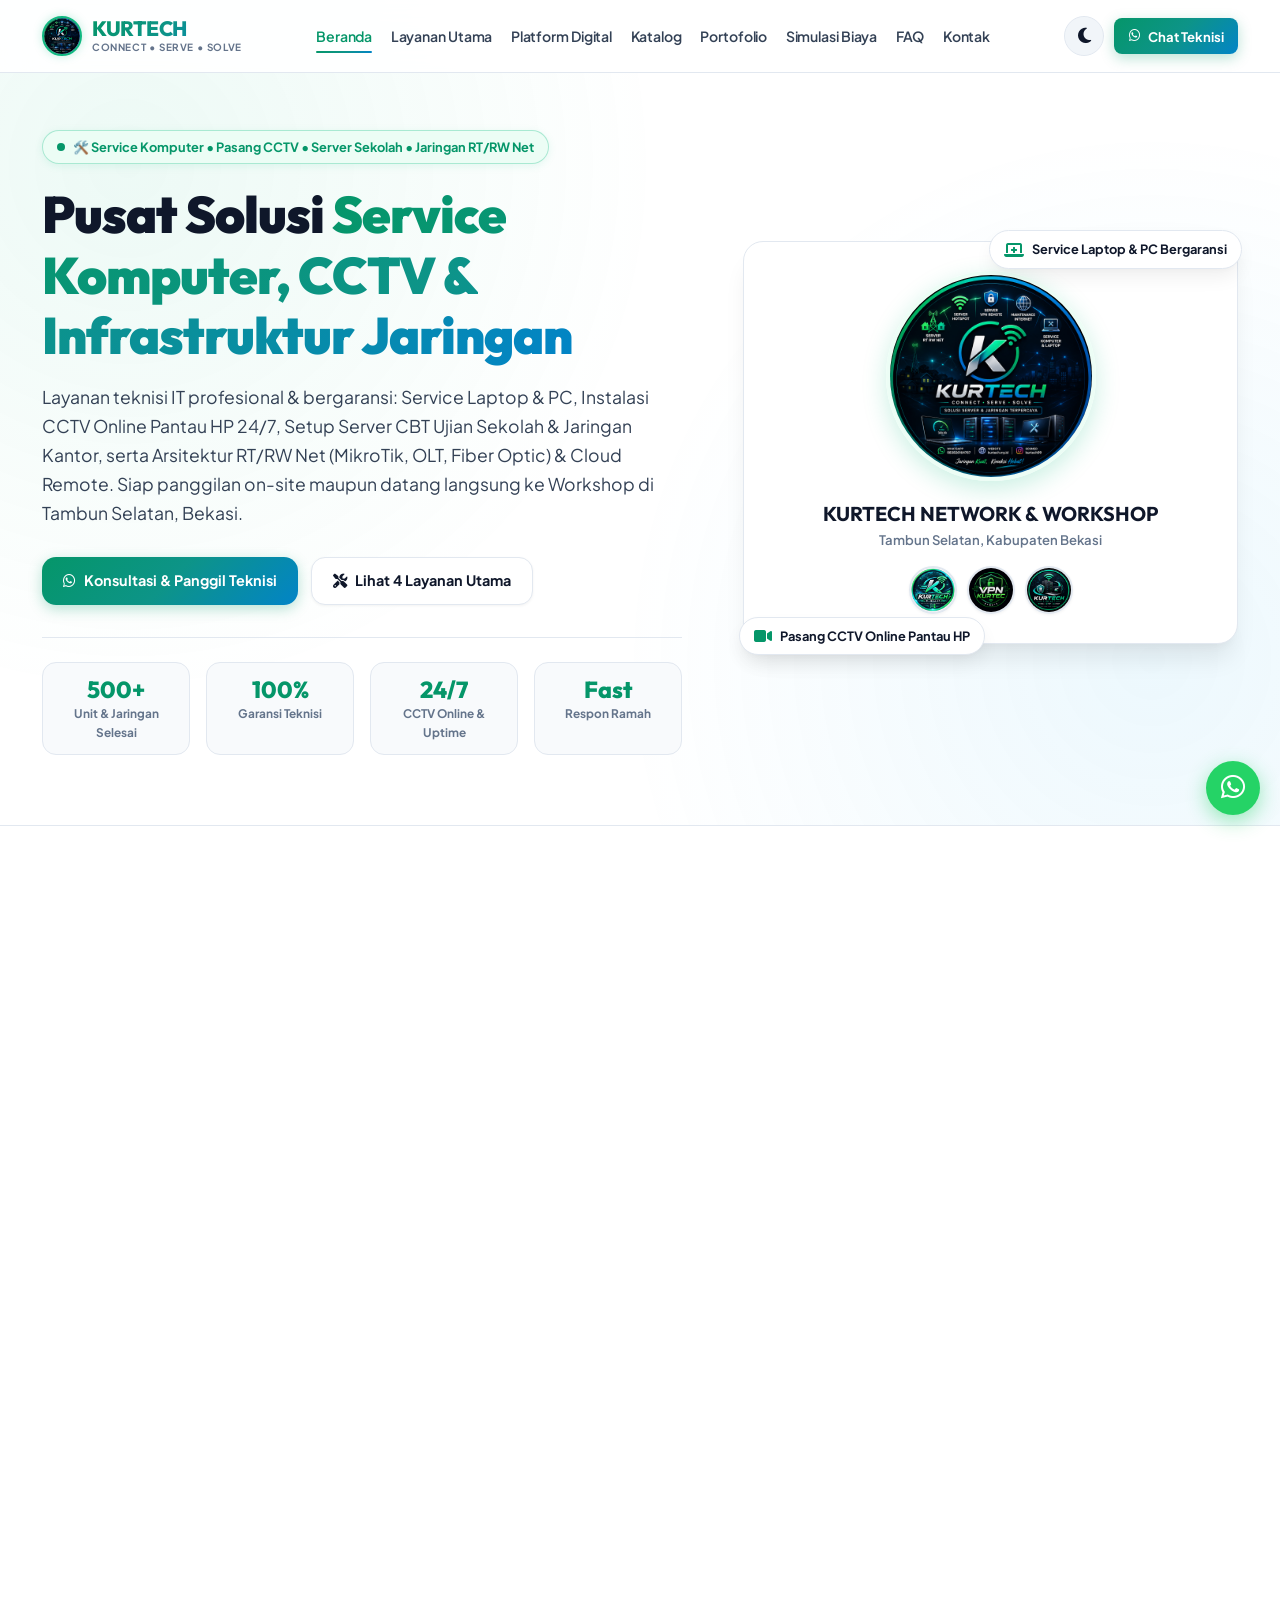
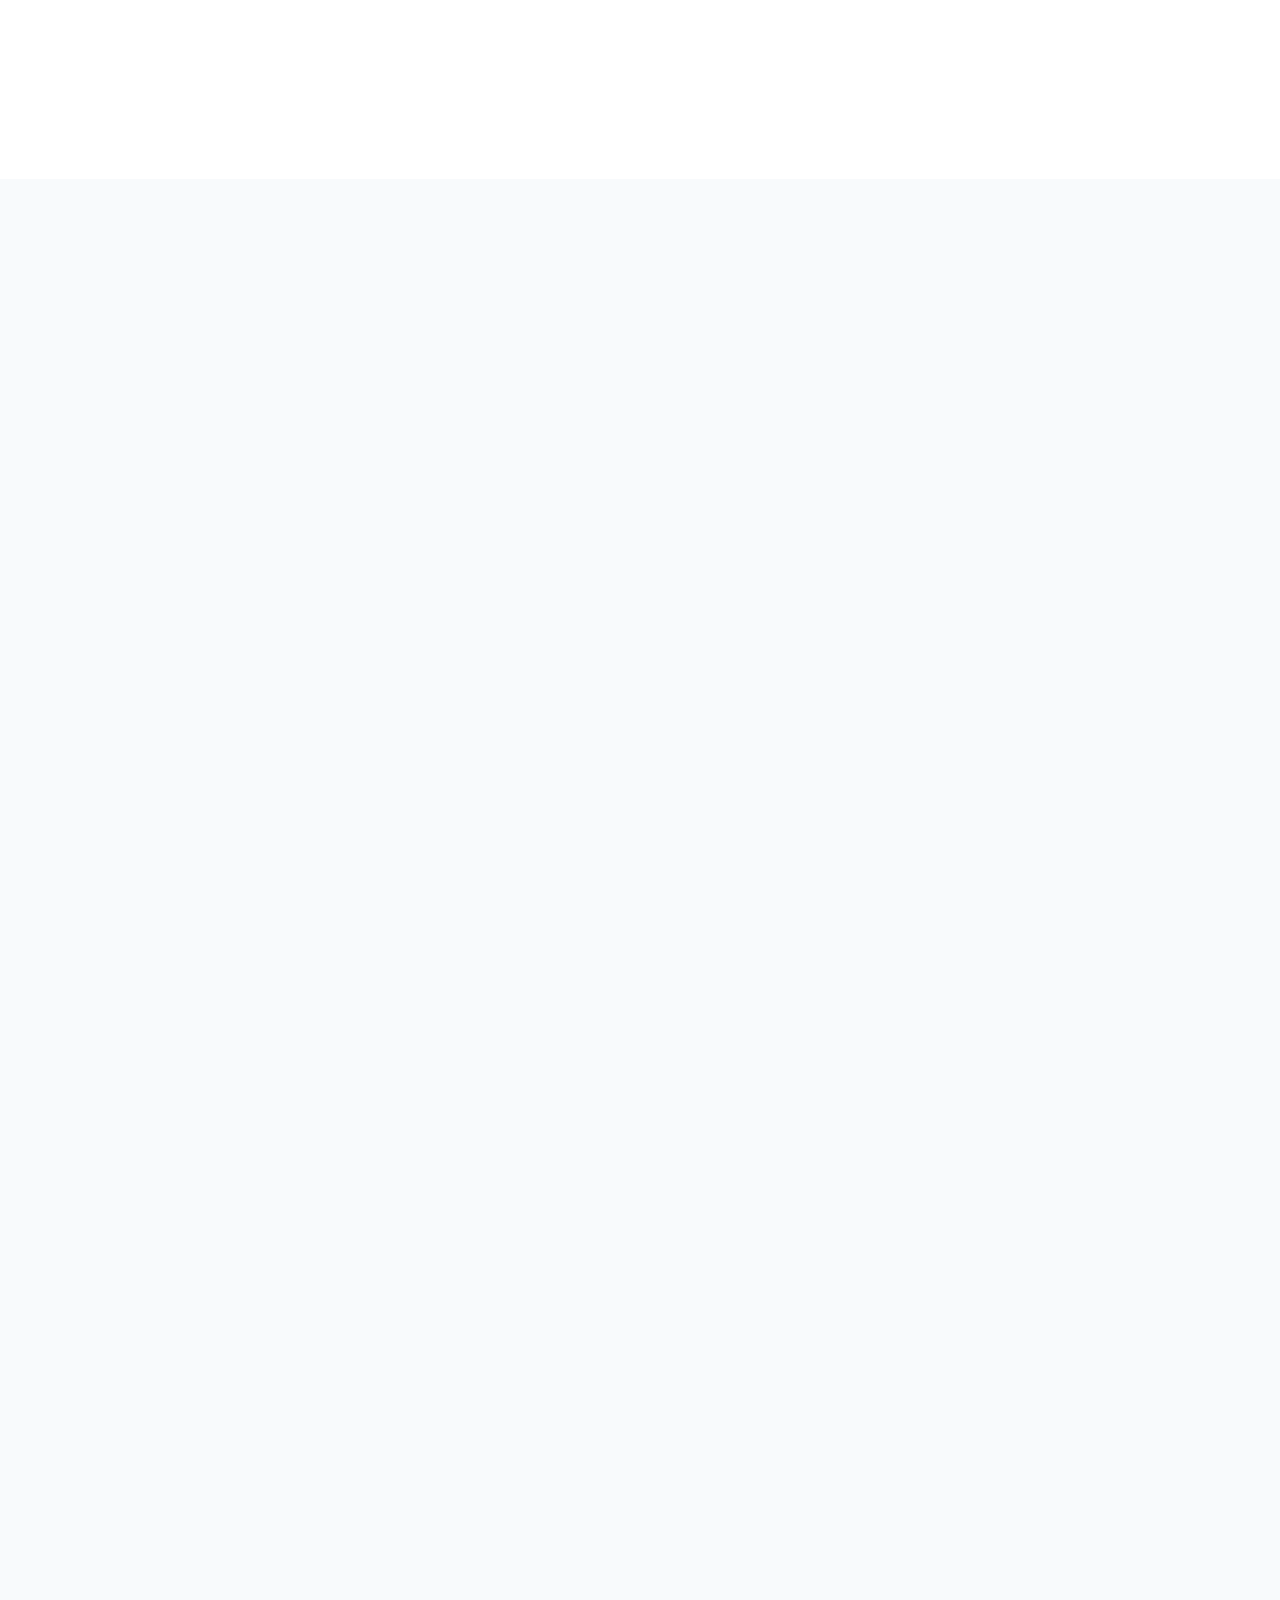
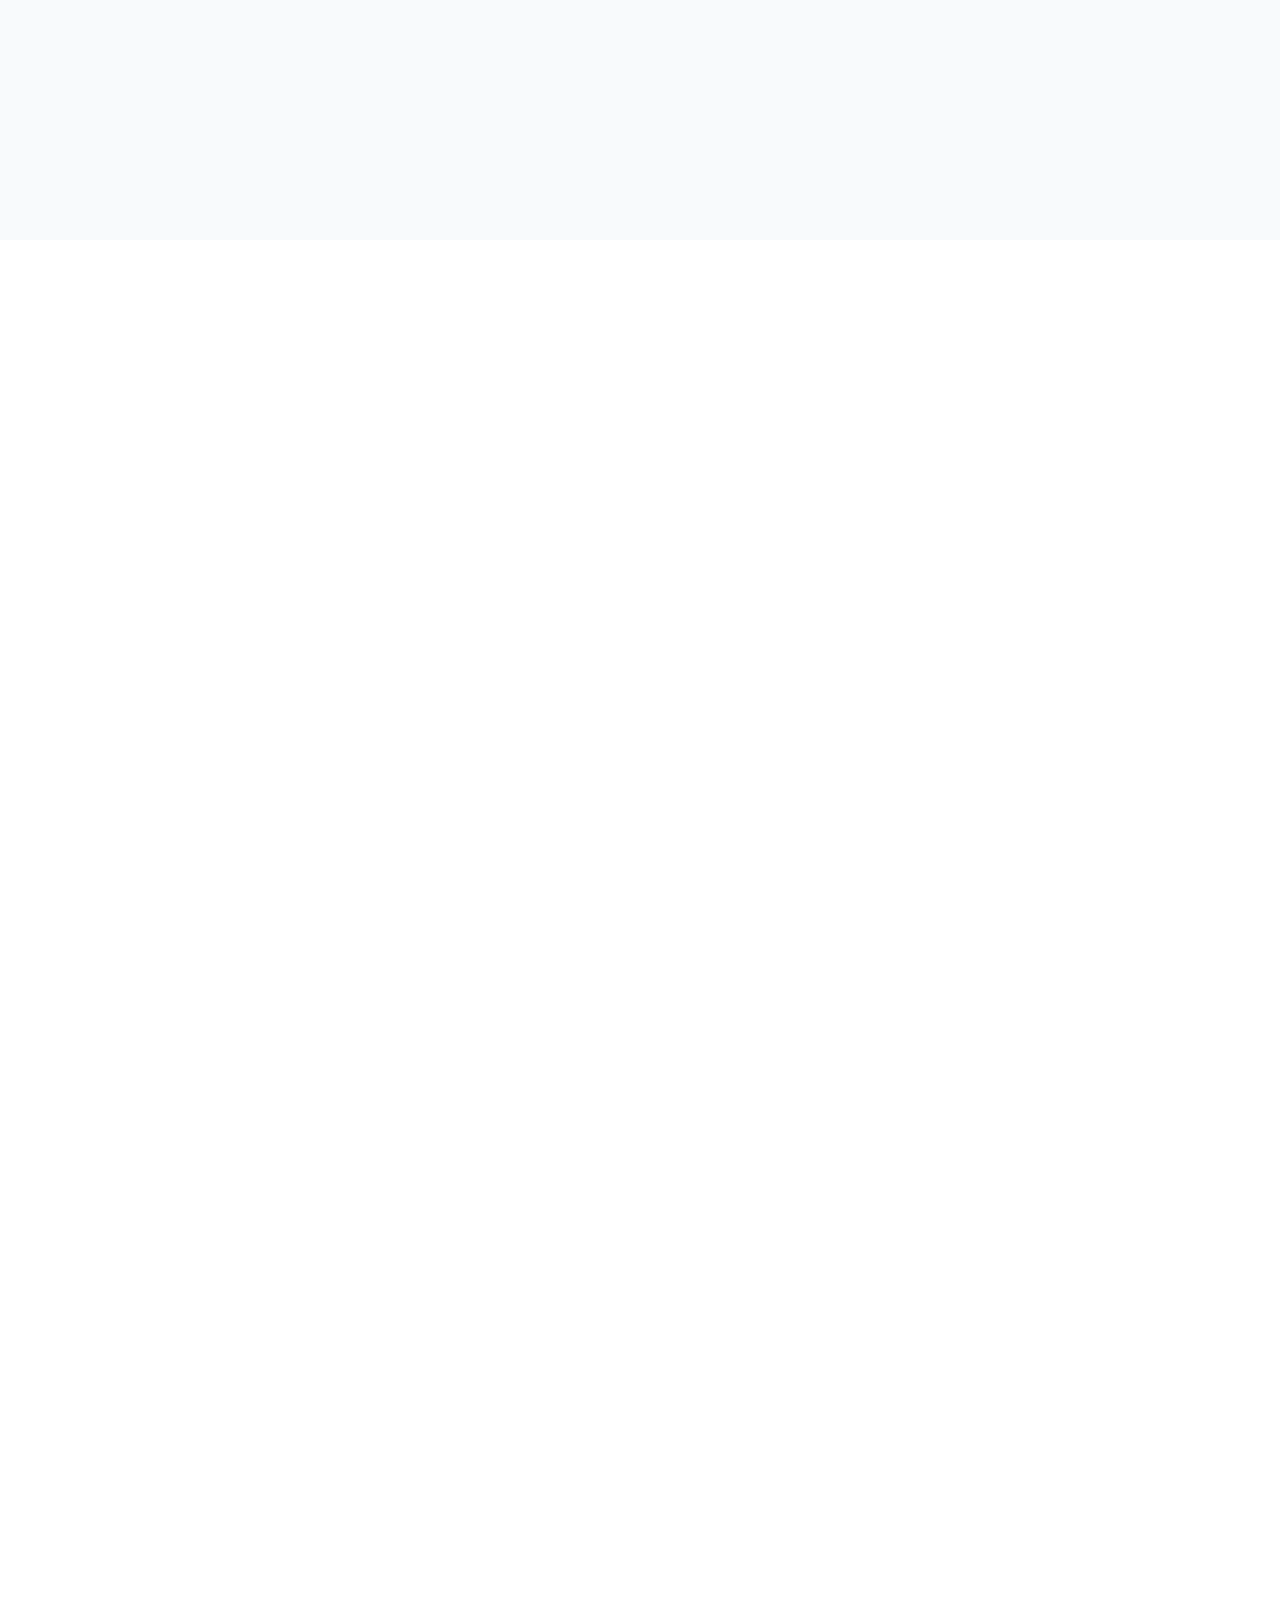
==== commit 6ffd626b: "Update landing page: 3 platform mandiri (Cloud Remote, Mikhmon Online, KURTECH Billing)" ====
--- a/index.html
+++ b/index.html
@@ -1,4 +1,4 @@
-﻿<!DOCTYPE html>
+<!DOCTYPE html>
 <html lang="id">
 <head>
   <meta charset="UTF-8">
@@ -34,7 +34,7 @@
   <noscript><link rel="stylesheet" href="https://cdnjs.cloudflare.com/ajax/libs/font-awesome/6.5.1/css/all.min.css"></noscript>
 
   <!-- Main Stylesheet -->
-  <link rel="stylesheet" href="assets/css/style.css">
+  <link rel="stylesheet" href="assets/css/style.css?v=2.1">
 </head>
 <body>
 
@@ -271,7 +271,7 @@
             </div>
             
             <span class="app-badge-status" style="background: rgba(16, 185, 129, 0.12); color: #059669; border: 1px solid rgba(16, 185, 129, 0.3);">
-              <i class="fa-solid fa-bolt"></i> All-in-One Cloud Suite
+              <i class="fa-solid fa-bolt"></i> Multi-Port Remote Suite
             </span>
 
             <h4 class="app-card-title">KURTECH Cloud Remote</h4>
@@ -281,7 +281,7 @@
             </a>
 
             <p class="app-card-desc">
-              Platform cloud terpadu untuk teknisi & pengelola jaringan: remote router, voucher Hotspot, billing otomatis, bot WhatsApp, dan server GenieACS OLT.
+              Platform VPN tunneling & remote cloud terpadu: remote router MikroTik (WinBox, WebFig, API), Web GUI Modem ONT, OLT, dan server lokal tanpa IP Publik dari mana saja.
             </p>
 
             <!-- 4 Clean Feature Pills -->
@@ -292,15 +292,15 @@
               </div>
               <div class="feature-pill">
                 <i class="fa-solid fa-circle-check" style="color: #10B981;"></i>
-                <span>Mikhmon Cloud Hotspot</span>
+                <span>Remote WinBox & WebFig</span>
               </div>
               <div class="feature-pill">
                 <i class="fa-solid fa-circle-check" style="color: #10B981;"></i>
-                <span>Billing & Auto-Isolir WA</span>
+                <span>Akses Modem ONT & OLT</span>
               </div>
               <div class="feature-pill">
                 <i class="fa-solid fa-circle-check" style="color: #10B981;"></i>
-                <span>GenieACS TR-069 & QRIS</span>
+                <span>Dedicated Port & Auto-Reconnect</span>
               </div>
             </div>
           </div>
@@ -313,51 +313,101 @@
           </div>
         </div>
 
-        <!-- App 2: KURTECH Network Tools -->
-        <div class="app-card card-centered card-tools">
+        <!-- App 2: Mikhmon Online -->
+        <div class="app-card card-centered card-mikhmon">
           <div class="app-card-centered-top">
-            <div class="app-icon-wrap cyan" style="background: linear-gradient(135deg, rgba(14, 165, 233, 0.15), rgba(2, 132, 199, 0.25)); color: #0EA5E9;">
-              <i class="fa-solid fa-network-wired"></i>
+            <div class="app-icon-wrap" style="background: linear-gradient(135deg, rgba(14, 165, 233, 0.15), rgba(2, 132, 199, 0.25)); color: #0EA5E9;">
+              <i class="fa-solid fa-wifi"></i>
             </div>
             
             <span class="app-badge-status" style="background: rgba(14, 165, 233, 0.12); color: #0284C7; border: 1px solid rgba(14, 165, 233, 0.3);">
-              <i class="fa-solid fa-microchip"></i> Multi-Vendor Tools
+              <i class="fa-solid fa-ticket"></i> Hotspot & Voucher System
             </span>
 
-            <h4 class="app-card-title">KURTECH Network Tools</h4>
+            <h4 class="app-card-title">Mikhmon Online</h4>
             
-            <a href="https://toolsmikrotik.kurtech.my.id" target="_blank" class="app-subdomain-tag" style="background: rgba(14, 165, 233, 0.08); color: #0284C7; border: 1px solid rgba(14, 165, 233, 0.2);">
-              <i class="fa-solid fa-arrow-up-right-from-square"></i> toolsmikrotik.kurtech.my.id
+            <a href="https://mikhmon.kurtech.my.id" target="_blank" class="app-subdomain-tag" style="background: rgba(14, 165, 233, 0.08); color: #0284C7; border: 1px solid rgba(14, 165, 233, 0.2);">
+              <i class="fa-solid fa-wifi"></i> mikhmon.kurtech.my.id
             </a>
 
             <p class="app-card-desc">
-              Toolbox teknisi serbaguna: generator konfigurasi MikroTik, template setting modem ONT (ZTE, Huawei, Fiberhome), dan blueprint arsitektur jaringan.
+              Platform manajemen Hotspot dan voucher cerdas berbasis cloud: generate & cetak voucher cepat, pantau pengguna aktif, laporan omset, serta bot WhatsApp otomatis untuk pembelian voucher WiFi.
             </p>
 
             <!-- 4 Clean Feature Pills -->
             <div class="app-feature-pills">
               <div class="feature-pill">
                 <i class="fa-solid fa-circle-check" style="color: #0EA5E9;"></i>
-                <span>MikroTik Configurator</span>
+                <span>Mikhmon Cloud Hotspot</span>
               </div>
               <div class="feature-pill">
                 <i class="fa-solid fa-circle-check" style="color: #0EA5E9;"></i>
-                <span>Setting Modem Multi-Merk</span>
+                <span>Beli Voucher via WhatsApp</span>
               </div>
               <div class="feature-pill">
                 <i class="fa-solid fa-circle-check" style="color: #0EA5E9;"></i>
-                <span>Topologi HTB & OLT</span>
+                <span>Generate & Cetak Voucher</span>
               </div>
               <div class="feature-pill">
                 <i class="fa-solid fa-circle-check" style="color: #0EA5E9;"></i>
-                <span>Anti-DDoS & Subnetting</span>
+                <span>Laporan Omset Otomatis</span>
               </div>
             </div>
           </div>
 
           <div class="app-card-action" style="width: 100%; max-width: 440px;">
-            <a href="https://toolsmikrotik.kurtech.my.id" target="_blank" class="btn btn-primary" style="width: 100%; background: linear-gradient(135deg, #0284c7, #0ea5e9); border: none; font-weight: 700; font-size: 0.95rem; padding: 0.9rem 1.5rem; border-radius: 10px; display: flex; align-items: center; justify-content: center; gap: 8px;">
-              <span>Buka Network Tools</span>
+            <a href="https://mikhmon.kurtech.my.id" target="_blank" class="btn btn-primary" style="width: 100%; background: linear-gradient(135deg, #0284c7, #0ea5e9); border: none; font-weight: 700; font-size: 0.95rem; padding: 0.9rem 1.5rem; border-radius: 10px; display: flex; align-items: center; justify-content: center; gap: 8px;">
+              <span>Buka Mikhmon Online</span>
+              <i class="fa-solid fa-arrow-up-right-from-square"></i>
+            </a>
+          </div>
+        </div>
+
+        <!-- App 3: KURTECH Billing -->
+        <div class="app-card card-centered card-billing">
+          <div class="app-card-centered-top">
+            <div class="app-icon-wrap" style="background: linear-gradient(135deg, rgba(99, 102, 241, 0.15), rgba(79, 70, 229, 0.25)); color: #6366F1;">
+              <i class="fa-solid fa-file-invoice-dollar"></i>
+            </div>
+            
+            <span class="app-badge-status" style="background: rgba(99, 102, 241, 0.12); color: #4F46E5; border: 1px solid rgba(99, 102, 241, 0.3);">
+              <i class="fa-solid fa-tower-broadcast"></i> ISP & RT/RW Net Manager
+            </span>
+
+            <h4 class="app-card-title">KURTECH Billing</h4>
+            
+            <a href="https://billing.kurtech.my.id" target="_blank" class="app-subdomain-tag" style="background: rgba(99, 102, 241, 0.08); color: #4F46E5; border: 1px solid rgba(99, 102, 241, 0.2);">
+              <i class="fa-solid fa-receipt"></i> billing.kurtech.my.id
+            </a>
+
+            <p class="app-card-desc">
+              Sistem penagihan dan manajemen pelanggan internet rumahan (PPPoE & Statik) terotomasi: broadcast tagihan WhatsApp otomatis (H-3 jatuh tempo & H-1 isolir), auto-isolir MikroTik, dan pembayaran QRIS.
+            </p>
+
+            <!-- 4 Clean Feature Pills -->
+            <div class="app-feature-pills">
+              <div class="feature-pill">
+                <i class="fa-solid fa-circle-check" style="color: #6366F1;"></i>
+                <span>Manajemen Pelanggan PPPoE</span>
+              </div>
+              <div class="feature-pill">
+                <i class="fa-solid fa-circle-check" style="color: #6366F1;"></i>
+                <span>Tagihan WhatsApp Otomatis</span>
+              </div>
+              <div class="feature-pill">
+                <i class="fa-solid fa-circle-check" style="color: #6366F1;"></i>
+                <span>Auto-Isolir MikroTik API</span>
+              </div>
+              <div class="feature-pill">
+                <i class="fa-solid fa-circle-check" style="color: #6366F1;"></i>
+                <span>Pembayaran QRIS & Tripay</span>
+              </div>
+            </div>
+          </div>
+
+          <div class="app-card-action" style="width: 100%; max-width: 440px;">
+            <a href="https://billing.kurtech.my.id" target="_blank" class="btn btn-primary" style="width: 100%; background: linear-gradient(135deg, #4f46e5, #6366f1); border: none; font-weight: 700; font-size: 0.95rem; padding: 0.9rem 1.5rem; border-radius: 10px; display: flex; align-items: center; justify-content: center; gap: 8px;">
+              <span>Buka Billing</span>
               <i class="fa-solid fa-arrow-up-right-from-square"></i>
             </a>
           </div>
@@ -1296,7 +1346,8 @@
           <h5>Aplikasi & Platform</h5>
           <ul class="footer-links">
             <li><a href="https://remote.kurtech.my.id" target="_blank">KURTECH Cloud Remote</a></li>
-            <li><a href="https://toolsmikrotik.kurtech.my.id" target="_blank">KURTECH Network & Device Tools</a></li>
+            <li><a href="https://mikhmon.kurtech.my.id" target="_blank">Mikhmon Online Hotspot</a></li>
+            <li><a href="https://billing.kurtech.my.id" target="_blank">KURTECH Billing & PPPoE</a></li>
             <li><a href="#layanan">Layanan Jaringan & OLT</a></li>
             <li><a href="#kontak">Workshop Tambun Selatan</a></li>
           </ul>
@@ -1394,10 +1445,11 @@
   </div>
 
   <!-- Main JavaScript with Defer -->
-  <script src="assets/js/app.js" defer></script>
+  <script src="assets/js/app.js?v=2.1" defer></script>
 </body>
 </html>
 
 
 
 
+
--- a/assets/css/style.css
+++ b/assets/css/style.css
@@ -1,4 +1,4 @@
-﻿/* ==========================================================================
+/* ==========================================================================
    KURTECH - Solusi Server & Jaringan Terpercaya
    Design System: Light, Clean & Elegant Tech Aesthetic
    Mobile-First & Ultra Responsive UX (TV, Laptop, Tablet, Mobile)
@@ -625,17 +625,25 @@
 
 .apps-grid {
   display: grid;
-  grid-template-columns: repeat(2, 1fr);
-  gap: 2rem;
+  grid-template-columns: repeat(3, 1fr);
+  gap: 1.75rem;
   width: 100%;
-  max-width: 1120px;
+  max-width: 1240px;
   margin: 0 auto;
 }
 
-@media (max-width: 900px) {
+@media (max-width: 1024px) {
+  .apps-grid {
+    grid-template-columns: repeat(2, 1fr);
+    max-width: 840px;
+    gap: 1.5rem;
+  }
+}
+
+@media (max-width: 768px) {
   .apps-grid {
     grid-template-columns: 1fr;
-    max-width: 560px;
+    max-width: 520px;
     gap: 1.5rem;
   }
 }
@@ -646,7 +654,7 @@
   flex-direction: column;
   align-items: center;
   justify-content: space-between;
-  padding: 2.5rem 2rem 2.2rem 2rem;
+  padding: 2.2rem 1.6rem 2rem 1.6rem;
   border-radius: 1.25rem;
   background: var(--bg-white);
   border: 1px solid var(--border-light);
@@ -667,6 +675,26 @@
 .app-card.card-centered.card-vpn:hover {
   border-color: rgba(16, 185, 129, 0.6);
   box-shadow: 0 20px 40px -10px rgba(16, 185, 129, 0.18);
+}
+
+.app-card.card-centered.card-mikhmon {
+  border-color: rgba(14, 165, 233, 0.3);
+  background: linear-gradient(180deg, rgba(14, 165, 233, 0.03) 0%, rgba(255, 255, 255, 1) 100%);
+}
+
+.app-card.card-centered.card-mikhmon:hover {
+  border-color: rgba(14, 165, 233, 0.6);
+  box-shadow: 0 20px 40px -10px rgba(14, 165, 233, 0.18);
+}
+
+.app-card.card-centered.card-billing {
+  border-color: rgba(99, 102, 241, 0.3);
+  background: linear-gradient(180deg, rgba(99, 102, 241, 0.03) 0%, rgba(255, 255, 255, 1) 100%);
+}
+
+.app-card.card-centered.card-billing:hover {
+  border-color: rgba(99, 102, 241, 0.6);
+  box-shadow: 0 20px 40px -10px rgba(99, 102, 241, 0.18);
 }
 
 .app-card.card-centered.card-tools {
@@ -1991,8 +2019,8 @@
     font-size: 1.15rem;
   }
   .apps-grid {
-    grid-template-columns: repeat(2, 1fr);
-    max-width: 1060px;
+    grid-template-columns: repeat(3, 1fr);
+    max-width: 1240px;
     margin: 0 auto;
     gap: 1.75rem;
   }
@@ -2019,8 +2047,8 @@
     gap: 2rem;
   }
   .apps-grid {
-    grid-template-columns: repeat(2, 1fr);
-    gap: 1.5rem;
+    grid-template-columns: repeat(3, 1fr);
+    gap: 1.25rem;
   }
 }
 
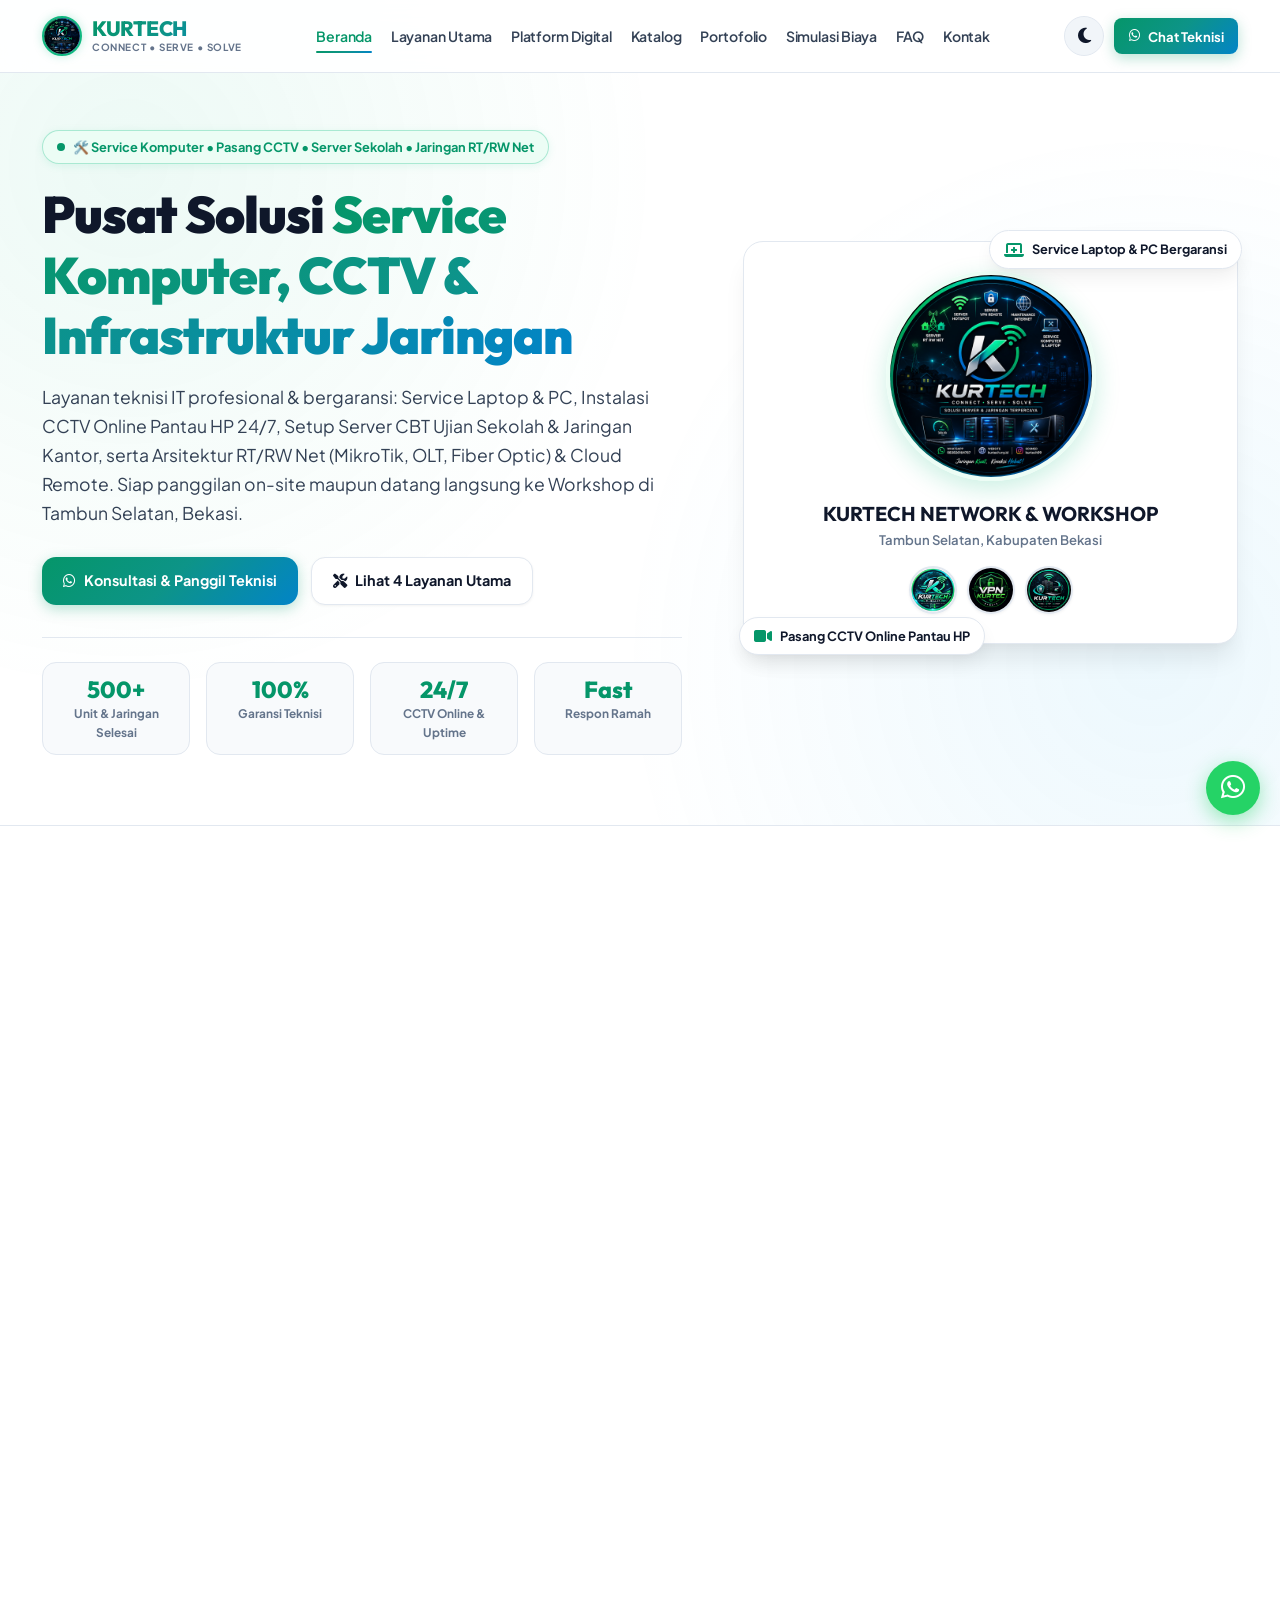
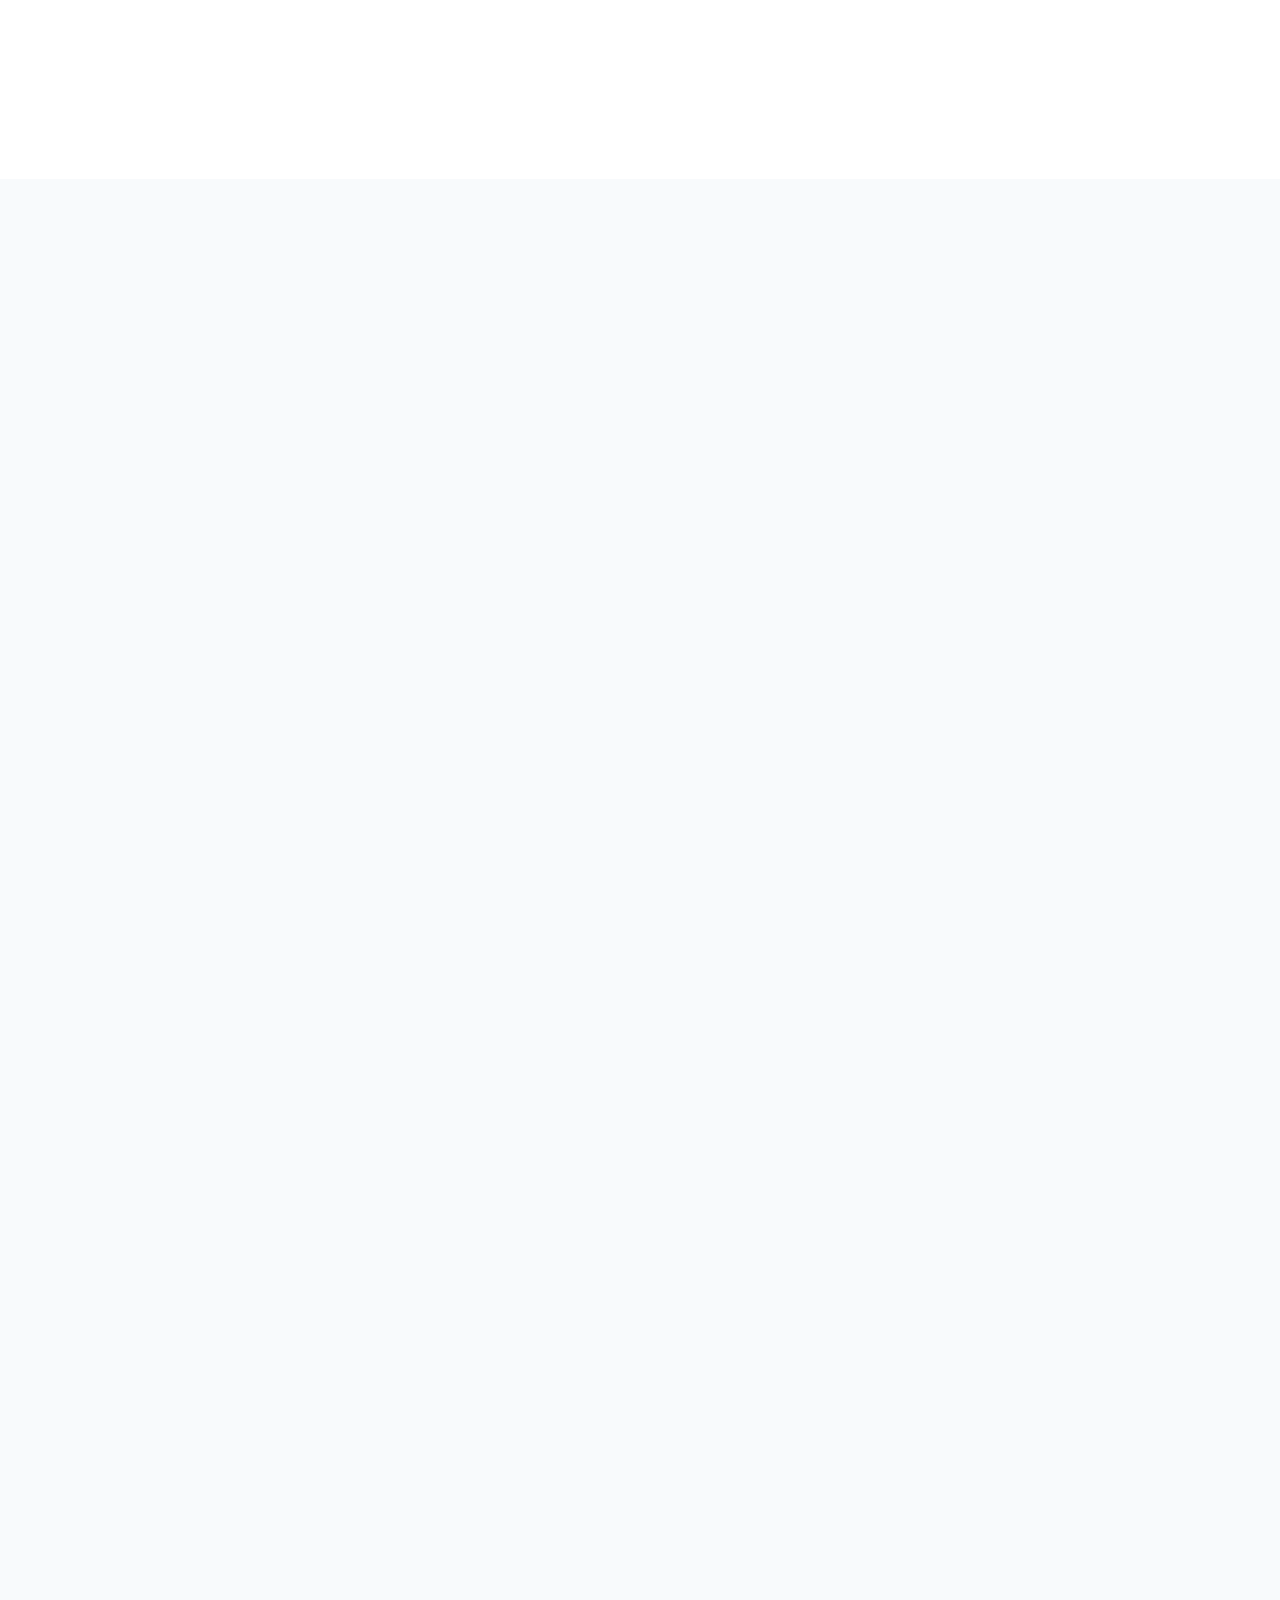
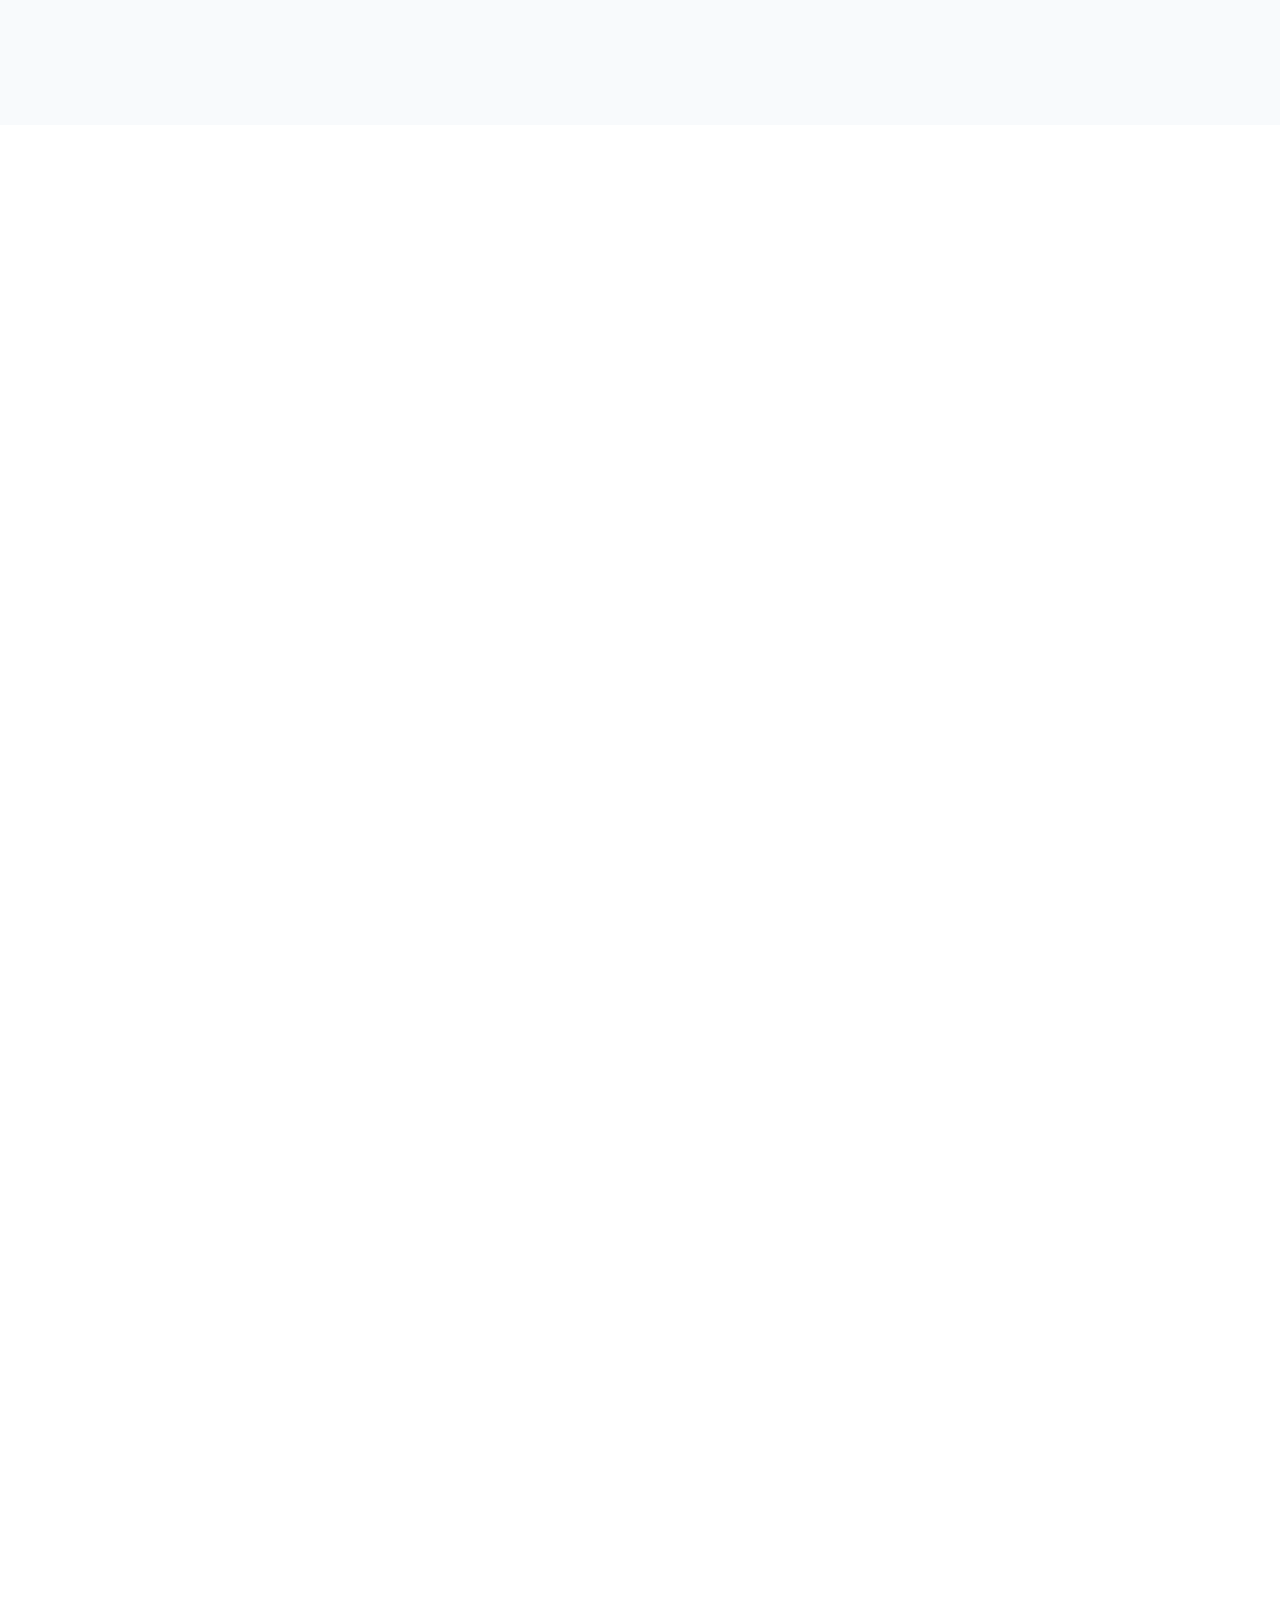
==== commit af356ae8: "Bypass Cloudflare cache: bump CSS v3.0 and inject head styles for 3-col layout" ====
--- a/index.html
+++ b/index.html
@@ -33,8 +33,47 @@
   <link rel="stylesheet" href="https://cdnjs.cloudflare.com/ajax/libs/font-awesome/6.5.1/css/all.min.css" media="print" onload="this.media='all'">
   <noscript><link rel="stylesheet" href="https://cdnjs.cloudflare.com/ajax/libs/font-awesome/6.5.1/css/all.min.css"></noscript>
 
-  <!-- Main Stylesheet -->
-  <link rel="stylesheet" href="assets/css/style.css?v=2.1">
+  <!-- Main Stylesheet (Cache-Busted v3.0) -->
+  <link rel="stylesheet" href="assets/css/style.css?v=3.0">
+  <style>
+    /* Force 3 Columns Side-by-Side (Bypass Cloudflare & Browser Cache) */
+    .apps-grid {
+      display: grid !important;
+      grid-template-columns: repeat(3, 1fr) !important;
+      gap: 1.25rem !important;
+      max-width: 1280px !important;
+      width: 100% !important;
+      margin: 0 auto !important;
+    }
+    .app-card.card-centered {
+      height: 100% !important;
+      padding: 1.85rem 1.25rem 1.6rem 1.25rem !important;
+    }
+    .app-feature-pills {
+      display: flex !important;
+      flex-direction: column !important;
+      gap: 0.55rem !important;
+      width: 100% !important;
+      margin: 0 auto 1.5rem auto !important;
+    }
+    .feature-pill {
+      display: flex !important;
+      align-items: center !important;
+      justify-content: flex-start !important;
+      gap: 8px !important;
+      padding: 8px 12px !important;
+      border-radius: 8px !important;
+      font-size: 0.82rem !important;
+      text-align: left !important;
+    }
+    @media (max-width: 768px) {
+      .apps-grid {
+        grid-template-columns: 1fr !important;
+        max-width: 520px !important;
+        gap: 1.5rem !important;
+      }
+    }
+  </style>
 </head>
 <body>
 
--- a/assets/css/style.css
+++ b/assets/css/style.css
@@ -626,18 +626,10 @@
 .apps-grid {
   display: grid;
   grid-template-columns: repeat(3, 1fr);
-  gap: 1.75rem;
+  gap: 1.25rem;
   width: 100%;
-  max-width: 1240px;
+  max-width: 1280px;
   margin: 0 auto;
-}
-
-@media (max-width: 1024px) {
-  .apps-grid {
-    grid-template-columns: repeat(2, 1fr);
-    max-width: 840px;
-    gap: 1.5rem;
-  }
 }
 
 @media (max-width: 768px) {
@@ -654,12 +646,13 @@
   flex-direction: column;
   align-items: center;
   justify-content: space-between;
-  padding: 2.2rem 1.6rem 2rem 1.6rem;
+  padding: 1.85rem 1.25rem 1.6rem 1.25rem;
   border-radius: 1.25rem;
   background: var(--bg-white);
   border: 1px solid var(--border-light);
   box-shadow: 0 10px 30px -5px rgba(0, 0, 0, 0.05);
   transition: all 0.3s cubic-bezier(0.16, 1, 0.3, 1);
+  height: 100%;
 }
 
 .app-card.card-centered:hover {
@@ -765,12 +758,11 @@
 }
 
 .app-feature-pills {
-  display: grid;
-  grid-template-columns: repeat(2, 1fr);
-  gap: 0.75rem 0.85rem;
+  display: flex;
+  flex-direction: column;
+  gap: 0.55rem;
   width: 100%;
-  max-width: 450px;
-  margin: 0 auto 1.75rem auto;
+  margin: 0 auto 1.5rem auto;
 }
 
 .feature-pill {
@@ -778,11 +770,11 @@
   align-items: center;
   justify-content: flex-start;
   gap: 8px;
-  padding: 9px 12px;
+  padding: 8px 12px;
   background: var(--bg-soft);
   border: 1px solid var(--border-light);
-  border-radius: 10px;
-  font-size: 0.84rem;
+  border-radius: 8px;
+  font-size: 0.82rem;
   font-weight: 600;
   color: var(--text-dark);
   text-align: left;
@@ -2077,7 +2069,8 @@
     margin: 0 auto;
   }
   .apps-grid {
-    grid-template-columns: repeat(2, 1fr);
+    grid-template-columns: repeat(3, 1fr);
+    gap: 1rem;
   }
   .services-grid {
     grid-template-columns: repeat(2, 1fr);
